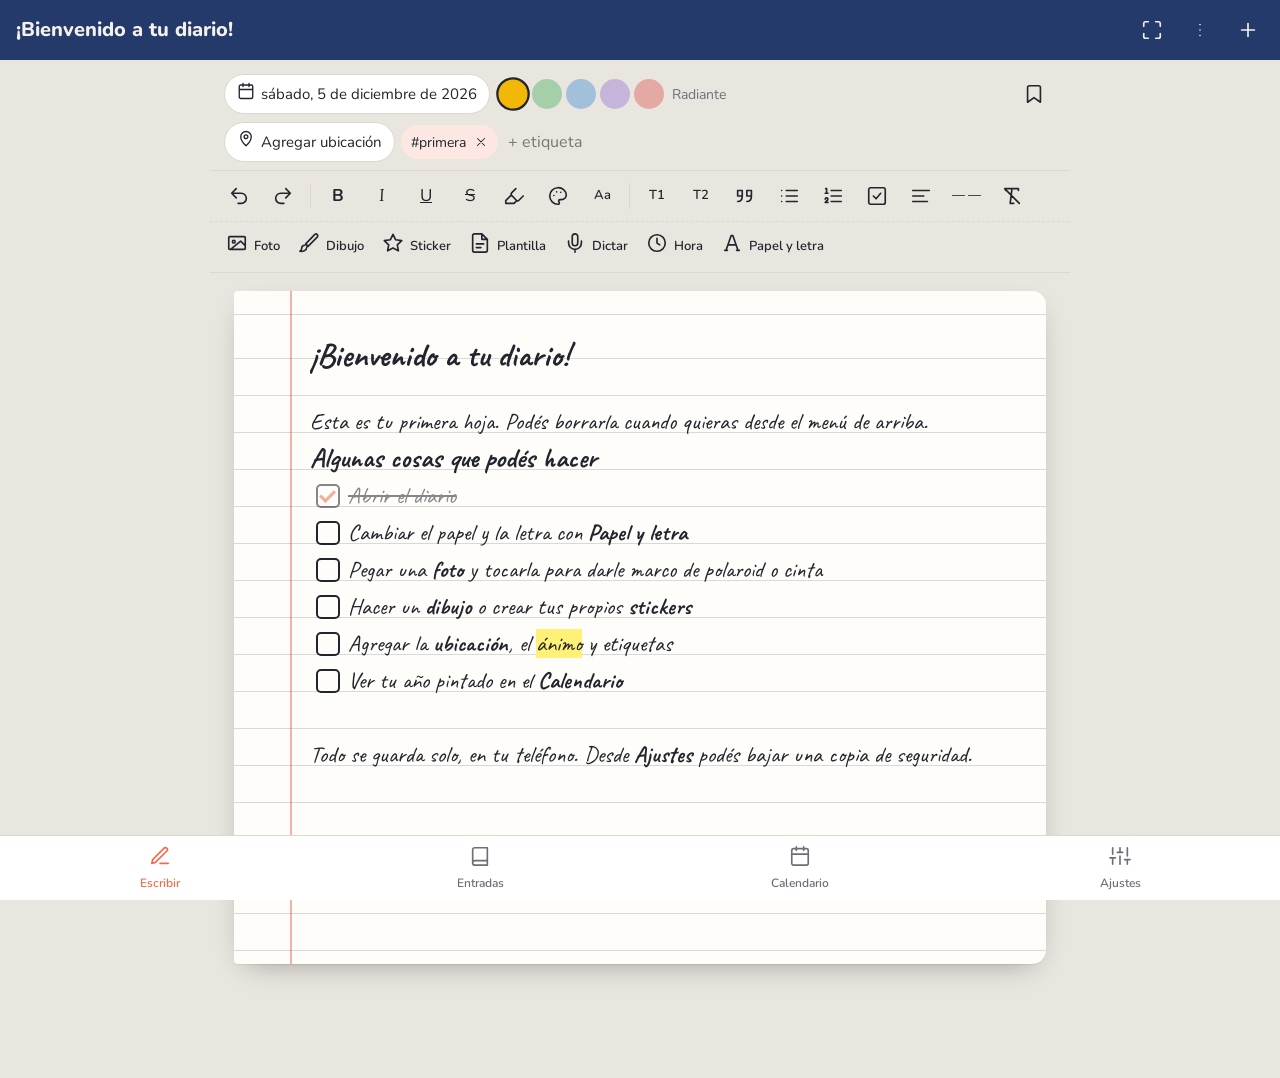
==== diario/index.html @ 23bb6136 "Agregar Súper Diario en /diario App de diario instalable (PWA), independiente del verificador.  Co-A" ====
<!DOCTYPE html>
<html lang="es">
<head>
<meta charset="utf-8">
<meta name="viewport" content="width=device-width,initial-scale=1,viewport-fit=cover,interactive-widget=resizes-content">
<title>Súper Diario</title>
<meta name="theme-color" content="#233a6b">
<meta name="apple-mobile-web-app-capable" content="yes">
<meta name="mobile-web-app-capable" content="yes">
<meta name="apple-mobile-web-app-status-bar-style" content="black-translucent">
<meta name="apple-mobile-web-app-title" content="Diario">
<link rel="manifest" href="manifest.webmanifest">
<link rel="icon" href="icon-192.png">
<link rel="apple-touch-icon" href="apple-touch-icon.png">
<link rel="preconnect" href="https://fonts.googleapis.com">
<link rel="preconnect" href="https://fonts.gstatic.com" crossorigin>
<link href="https://fonts.googleapis.com/css2?family=Caveat:wght@400;700&family=Lora:ital,wght@0,400;0,700;1,400&family=Nunito:wght@400;600;800&family=Patrick+Hand&family=Special+Elite&display=swap" rel="stylesheet">
<style>
/*
VOICE: íntimo y juguetón, como un cuaderno de artista que se deja tocar.
IDEA: una libreta de tapa dura con cinta separadora; cada entrada es una hoja que se puede cambiar de papel y tinta.
PICTURE: la hoja misma, grande, con renglones, fotos polaroid con cinta, dibujos y stickers.
COLOUR and TYPE: tapa azul tinta #233a6b, papel claro, acento coral #ee6c4d; UI en Nunito, hojas en Caveat, Patrick Hand, Special Elite, Lora o Nunito.
LAYOUT: barra superior, herramientas que se deslizan, hoja a todo el ancho (máx. 820px), pestañas abajo.
*/
:root{color-scheme:light dark;
--cover:light-dark(#233a6b,#16213d);--cover-ink:#f4f1ea;
--bg:light-dark(#e9e6df,#0f1320);--ui:light-dark(#ffffff,#1a2030);--ui2:light-dark(#f3f1ec,#232a3c);
--ink:light-dark(#22252d,#e8e6e1);--mute:light-dark(#6b6f7a,#9aa0ad);--line:light-dark(#dcd8cf,#2e3649);
--accent:#ee6c4d;--accent-ink:#fff;
--safe-t:env(safe-area-inset-top,0px);--safe-b:env(safe-area-inset-bottom,0px)}
:root[data-theme=light]{color-scheme:light}:root[data-theme=dark]{color-scheme:dark}
*{box-sizing:border-box;min-width:0;-webkit-tap-highlight-color:transparent}
[hidden]{display:none!important}
html,body{height:100%}
body{margin:0;background:var(--bg);color:var(--ink);font:16px/1.5 'Nunito',system-ui,sans-serif;overflow-x:clip}
button,input,select{font:inherit;color:inherit}
button{cursor:pointer;border:0;background:none}
svg.i{width:22px;height:22px;fill:none;stroke:currentColor;stroke-width:1.8;stroke-linecap:round;stroke-linejoin:round;flex:none}
:focus-visible{outline:2.5px solid var(--accent);outline-offset:2px;border-radius:8px}

/* barra superior */
.top{position:sticky;top:0;z-index:30;display:flex;align-items:center;gap:4px;padding:calc(8px + var(--safe-t)) 10px 8px;background:var(--cover);color:var(--cover-ink)}
.top h1{flex:1;margin:0 6px;font-size:20px;font-weight:800;white-space:nowrap;overflow:hidden;text-overflow:ellipsis}
.top .save{font-size:13px;opacity:.75;white-space:nowrap}
.ib{width:44px;height:44px;display:grid;place-items:center;border-radius:12px}
.ib:hover{background:color-mix(in srgb,currentColor 12%,transparent)}
.ib.on{background:var(--accent);color:var(--accent-ink)}

main{max-width:860px;margin:0 auto;padding-bottom:calc(84px + var(--safe-b))}
.view{display:none}.view.on{display:block}

/* metadatos de la entrada */
.meta{display:flex;flex-wrap:wrap;align-items:center;gap:8px;padding:12px 14px 6px}
.chip{display:inline-flex;align-items:center;gap:6px;min-height:40px;padding:6px 12px;border-radius:999px;background:var(--ui);border:1px solid var(--line);font-size:15px;white-space:nowrap;max-width:100%;overflow:hidden;text-overflow:ellipsis}
.chip svg.i{width:18px;height:18px}
.moods{display:flex;gap:4px;align-items:center}
.mood{width:30px;height:30px;border-radius:50%;border:2px solid transparent;background:var(--c);opacity:.45;transition:transform .15s,opacity .15s}
.mood.on{opacity:1;border-color:var(--ink);transform:scale(1.12)}
.moodname{font-size:14px;color:var(--mute);min-width:5.5em}
.fav{margin-left:auto}
.fav.on{color:var(--accent)}.fav.on path{fill:var(--accent)}
.tags{display:flex;flex-wrap:wrap;gap:6px;align-items:center;padding:0 14px 8px}
.tag{display:inline-flex;align-items:center;gap:2px;padding:4px 4px 4px 10px;border-radius:999px;background:color-mix(in srgb,var(--accent) 16%,var(--ui));font-size:14px}
.tag button{width:26px;height:26px;display:grid;place-items:center;border-radius:50%}
.tag svg.i{width:14px;height:14px}
.tagin{border:0;background:transparent;font-size:16px;padding:6px 4px;width:9em;outline:none}

/* herramientas */
.tb{position:sticky;top:calc(60px + var(--safe-t));z-index:20;background:color-mix(in srgb,var(--bg) 92%,transparent);backdrop-filter:blur(8px);border-block:1px solid var(--line)}
.tbrow{display:flex;gap:2px;overflow-x:auto;padding:4px 8px;scrollbar-width:none}
.tbrow::-webkit-scrollbar{display:none}
.tbrow+.tbrow{border-top:1px dashed var(--line)}
.t{flex:none;min-width:42px;height:42px;padding:0 8px;display:inline-flex;align-items:center;justify-content:center;gap:6px;border-radius:10px;font-size:17px}
.t:hover{background:var(--ui2)}.t.on{background:var(--ink);color:var(--bg)}
.t small{font-size:13px;font-weight:600}
.sep{flex:none;width:1px;margin:8px 4px;background:var(--line)}
.t.rec{background:var(--accent);color:#fff;animation:pulse 1.2s infinite}
@keyframes pulse{50%{opacity:.6}}

/* la hoja */
.sheet{--lh:32px;--fs:20px;--font:'Caveat',cursive;--paper:#fffdf9;--pink:#22252d;--rule:color-mix(in srgb,var(--pink) 17%,transparent);
position:relative;margin:14px 10px 20px;padding:var(--lh) 22px calc(var(--lh)*3) 22px;min-height:70vh;background-color:var(--paper);color:var(--pink);border-radius:4px 14px 14px 4px;
box-shadow:0 1px 0 rgba(0,0,0,.06),0 10px 30px -12px rgba(0,0,0,.35);font-family:var(--font);font-size:var(--fs);line-height:var(--lh)}
.sheet[data-paper=lined]{background-image:repeating-linear-gradient(to bottom,transparent 0 calc(var(--lh) - 1px),var(--rule) calc(var(--lh) - 1px) var(--lh));background-position:0 calc(var(--lh) - 6px)}
.sheet[data-paper=lined]::before{content:"";position:absolute;top:0;bottom:0;left:44px;width:1.5px;background:color-mix(in srgb,#e2584a 45%,transparent)}
.sheet[data-paper=lined]{padding-left:60px}
.sheet[data-paper=grid]{background-image:linear-gradient(var(--rule) 1px,transparent 1px),linear-gradient(90deg,var(--rule) 1px,transparent 1px);background-size:var(--lh) var(--lh)}
.sheet[data-paper=dots]{background-image:radial-gradient(circle,color-mix(in srgb,var(--pink) 30%,transparent) 1.3px,transparent 1.7px);background-size:var(--lh) var(--lh);background-position:calc(var(--lh)/2) calc(var(--lh)/2)}
.ribbon{position:absolute;top:-6px;right:34px;width:18px;height:64px;background:var(--accent);clip-path:polygon(0 0,100% 0,100% 100%,50% 82%,0 100%);display:none}
.sheet.isfav .ribbon{display:block}
#title{display:block;width:100%;border:0;resize:none;overflow:hidden;background:transparent;outline:none;font:700 calc(var(--fs)*1.45)/calc(var(--lh)*1.5) var(--font);color:inherit;padding:0;margin:0 0 calc(var(--lh)*.5)}
#title::placeholder{color:color-mix(in srgb,var(--pink) 35%,transparent)}
#ed{outline:none;min-height:50vh;overflow-wrap:anywhere}
#ed:empty::before{content:attr(data-ph);color:color-mix(in srgb,var(--pink) 38%,transparent)}
.edc p,.edc div{margin:0}
.edc h2{font-size:1.5em;line-height:calc(var(--lh)*1.5);margin:calc(var(--lh)*.5) 0 0;font-weight:700}
.edc h3{font-size:1.2em;line-height:var(--lh);margin:0;font-weight:700}
.edc blockquote{margin:0;padding-left:16px;border-left:4px solid var(--accent);font-style:italic;opacity:.92}
.edc ul,.edc ol{margin:0;padding-left:1.4em}
.edc ul.check{list-style:none;padding-left:4px}
.edc ul.check li{position:relative;padding-left:34px}
.edc ul.check li::before{content:"";position:absolute;left:2px;top:calc(var(--lh)/2 - 11px);width:20px;height:20px;border:2px solid currentColor;border-radius:5px}
.edc ul.check li.done{text-decoration:line-through;opacity:.55}
.edc ul.check li.done::after{content:"";position:absolute;left:9px;top:calc(var(--lh)/2 - 8px);width:6px;height:12px;border:solid var(--accent);border-width:0 3px 3px 0;transform:rotate(45deg)}
.edc hr{border:0;border-top:2px dashed var(--rule);margin:calc(var(--lh)/2 - 1px) 0}
.edc .stamp{font-size:.8em;opacity:.7}
.edc a{color:inherit}

/* fotos, dibujos, stickers */
.ph{display:block;margin:calc(var(--lh)*.5) auto;width:min(100%,var(--w,320px));position:relative;transform:rotate(var(--r,0deg));line-height:1.3}
.ph.s{--w:180px}.ph.m{--w:320px}.ph.l{--w:100%}
.ph.fl{float:left;margin:8px 16px 8px 0}.ph.fr{float:right;margin:8px 0 8px 16px}
.ph.fl,.ph.fr{width:min(48%,var(--w,320px))}
.ph img{display:block;width:100%;height:auto;border-radius:2px;user-select:none;-webkit-user-drag:none}
.ph figcaption{font-family:'Caveat',cursive;font-size:20px;text-align:center;color:#33343a;outline:none;min-height:1.3em;padding-top:6px}
.ph figcaption:empty::before{content:attr(data-ph);opacity:.45}
.ph.polaroid{background:#fff;padding:10px 10px 4px;box-shadow:0 6px 16px -6px rgba(0,0,0,.45)}
.ph.tape{padding:0;box-shadow:0 6px 14px -8px rgba(0,0,0,.5)}
.ph.tape::before,.ph.tape::after{content:"";position:absolute;width:90px;height:26px;top:-11px;background:color-mix(in srgb,var(--accent) 55%,#ffe9a8);opacity:.8;z-index:1}
.ph.tape::before{left:-18px;transform:rotate(-28deg)}.ph.tape::after{right:-18px;transform:rotate(28deg)}
.ph.tape figcaption{color:inherit}
.ph.plain figcaption,.ph.round figcaption{color:inherit}
.ph.round img{border-radius:50%;aspect-ratio:1;object-fit:cover}
.ph.draw{box-shadow:none;background:transparent;padding:0}
.ph.draw figcaption{color:inherit}
.stk{display:inline-block;height:var(--h,72px);width:auto;vertical-align:middle;transform:rotate(var(--r,0deg));margin:2px 4px}
.ph.sel,.stk.sel{outline:3px solid var(--accent);outline-offset:4px}

/* paneles inferiores y popovers */
.scrim{position:fixed;inset:0;z-index:60;background:rgba(10,14,25,.45);display:none}
.scrim.on{display:block}
.panel{position:fixed;left:0;right:0;bottom:0;z-index:61;max-height:82vh;overflow:auto;background:var(--ui);border-radius:20px 20px 0 0;padding:8px 18px calc(22px + var(--safe-b));transform:translateY(105%);transition:transform .22s ease;max-width:720px;margin:0 auto;box-shadow:0 -10px 40px rgba(0,0,0,.25)}
.panel.on{transform:none}
.panel:not(.on){visibility:hidden;transition:transform .22s ease,visibility 0s .22s}
.panel .grab{width:44px;height:5px;border-radius:9px;background:var(--line);margin:4px auto 10px}
.panel h2{font-size:22px;margin:0 0 12px;line-height:1.2}
.panel h3{font-size:15px;margin:18px 0 8px;color:var(--mute);font-weight:700}
.opts{display:flex;flex-wrap:wrap;gap:8px}
.opt{min-height:44px;padding:8px 14px;border-radius:12px;border:1.5px solid var(--line);background:var(--ui2)}
.opt.on{border-color:var(--accent);box-shadow:0 0 0 2px var(--accent) inset}
.sw{width:44px;height:44px;border-radius:50%;border:2px solid var(--line);background:var(--c)}
.sw.on{box-shadow:0 0 0 3px var(--ui),0 0 0 5px var(--accent)}
.papers .opt{width:76px;height:76px;padding:0;display:grid;place-items:end center;font-size:12px;background:#fffdf9;color:#333;--rule:#0002;--lh:12px;padding-bottom:4px}
.papers .opt[data-v=lined]{background-image:repeating-linear-gradient(to bottom,transparent 0 11px,var(--rule) 11px 12px)}
.papers .opt[data-v=grid]{background-image:linear-gradient(var(--rule) 1px,transparent 1px),linear-gradient(90deg,var(--rule) 1px,transparent 1px);background-size:12px 12px}
.papers .opt[data-v=dots]{background-image:radial-gradient(circle,#0004 1px,transparent 1.4px);background-size:12px 12px}
.papers .opt span{background:#fffdf9;padding:0 4px;border-radius:4px}
.row{display:flex;align-items:center;gap:10px;flex-wrap:wrap}
.btn{min-height:44px;padding:10px 18px;border-radius:12px;background:var(--ink);color:var(--bg);font-weight:700;display:inline-flex;gap:8px;align-items:center}
.btn.ghost{background:var(--ui2);color:var(--ink);border:1px solid var(--line)}
.btn.warn{background:#c62f22;color:#fff}
input[type=range]{width:220px;accent-color:var(--accent)}
.pop{position:fixed;z-index:70;background:var(--ui);border:1px solid var(--line);border-radius:14px;padding:8px;box-shadow:0 12px 30px rgba(0,0,0,.25);display:none;max-width:calc(100vw - 16px)}
.pop.on{display:block}
.pop .opts{gap:6px}
.pop .menu{display:grid;min-width:220px}
.pop .menu button,.pop .menu a{display:flex;gap:10px;align-items:center;min-height:44px;padding:8px 12px;border-radius:10px;text-align:left;text-decoration:none;color:inherit}
.pop .menu button:hover,.pop .menu a:hover{background:var(--ui2)}

/* barra de imagen */
.imgbar{position:fixed;left:50%;transform:translateX(-50%);bottom:calc(80px + var(--safe-b));z-index:40;display:none;gap:2px;background:var(--ink);color:var(--bg);padding:6px;border-radius:16px;max-width:calc(100vw - 16px);overflow-x:auto;box-shadow:0 10px 30px rgba(0,0,0,.35)}
.imgbar.on{display:flex}
.imgbar .t:hover{background:color-mix(in srgb,var(--bg) 18%,transparent)}
.imgbar .t.on{background:var(--accent);color:#fff}

/* pestañas */
.tabs{position:fixed;left:0;right:0;bottom:0;z-index:35;display:grid;grid-template-columns:repeat(4,1fr);background:var(--ui);border-top:1px solid var(--line);padding-bottom:var(--safe-b)}
.tabs button{display:grid;justify-items:center;gap:2px;padding:9px 0 8px;font-size:12px;font-weight:600;color:var(--mute)}
.tabs button.on{color:var(--accent)}

/* lista de entradas */
.pad{padding:16px 14px}
.search{display:flex;align-items:center;gap:8px;background:var(--ui);border:1px solid var(--line);border-radius:14px;padding:0 12px}
.search input{flex:1;border:0;background:transparent;outline:none;min-height:48px;font-size:16px}
.filters{display:flex;gap:6px;overflow-x:auto;padding:12px 0 4px;scrollbar-width:none}
.filters .opt{flex:none;min-height:38px;padding:6px 12px;font-size:14px}
.month{font-size:15px;font-weight:800;color:var(--mute);margin:22px 4px 8px}.month::first-letter,.calhead h3::first-letter{text-transform:uppercase}
.card{display:grid;grid-template-columns:54px 1fr auto;gap:12px;align-items:center;width:100%;text-align:left;background:var(--ui);border:1px solid var(--line);border-radius:16px;padding:12px;margin-bottom:8px;position:relative}
.card .d{display:grid;justify-items:center;line-height:1}
.card .d b{font-size:28px;font-weight:800}
.card .d span{font-size:12px;color:var(--mute);text-transform:capitalize;margin-top:4px}
.card h4{margin:0;font-size:17px;white-space:nowrap;overflow:hidden;text-overflow:ellipsis}
.card p{margin:2px 0 0;font-size:14px;color:var(--mute);display:-webkit-box;-webkit-line-clamp:2;-webkit-box-orient:vertical;overflow:hidden}
.card .th{width:56px;height:56px;border-radius:10px;object-fit:cover}
.card .mdot{position:absolute;left:8px;top:8px;width:10px;height:10px;border-radius:50%}
.card .cf{position:absolute;right:14px;top:-3px;width:12px;height:22px;background:var(--accent);clip-path:polygon(0 0,100% 0,100% 100%,50% 75%,0 100%)}
.empty{text-align:center;color:var(--mute);padding:50px 20px}

/* calendario */
.seg{display:inline-flex;background:var(--ui2);border-radius:12px;padding:4px;gap:4px}
.seg button{min-height:38px;padding:4px 16px;border-radius:9px;font-weight:700}
.seg button.on{background:var(--ui);box-shadow:0 1px 4px rgba(0,0,0,.15)}
.stats{display:grid;grid-template-columns:repeat(3,minmax(0,1fr));gap:8px;margin:14px 0}
.stat{background:var(--ui);border:1px solid var(--line);border-radius:16px;padding:12px}
.stat b{display:block;font-size:30px;line-height:1.1;font-weight:800}
.stat span{font-size:13px;color:var(--mute)}
.calhead{display:flex;align-items:center;justify-content:space-between;margin:10px 0}
.calhead h3{margin:0;font-size:22px}
.cal{display:grid;grid-template-columns:repeat(7,minmax(0,1fr));gap:5px}
.cal .wd{text-align:center;font-size:12px;color:var(--mute);font-weight:700;padding:4px 0}
.cal button{aspect-ratio:1;border-radius:12px;background:var(--ui);border:1px solid var(--line);font-weight:700;position:relative;display:grid;place-items:center}
.cal button.has{background:color-mix(in srgb,var(--c,var(--accent)) 38%,var(--ui));border-color:transparent}
.cal button.today{box-shadow:0 0 0 2px var(--ink) inset}
.cal button .n{position:absolute;bottom:3px;right:6px;font-size:10px;opacity:.7}
.cal .out{visibility:hidden}
.pix{display:grid;grid-template-columns:22px repeat(12,minmax(0,1fr));gap:3px;font-size:11px}
.pix .h{text-align:center;color:var(--mute);font-weight:700}
.pix .r{color:var(--mute);text-align:right;padding-right:3px;line-height:14px}
.pix button{height:14px;border-radius:3px;background:var(--ui2);padding:0}
.pix button.has{background:var(--c,var(--accent))}
.pix .x{visibility:hidden}
.legend{display:flex;flex-wrap:wrap;gap:12px;margin-top:14px;font-size:13px;color:var(--mute)}
.legend i{display:inline-block;width:12px;height:12px;border-radius:3px;margin-right:5px;vertical-align:-1px}

/* ajustes */
.set{background:var(--ui);border:1px solid var(--line);border-radius:18px;padding:16px;margin-bottom:12px}
.set h3{margin:0 0 4px;font-size:18px}
.set p{margin:0 0 12px;color:var(--mute);font-size:14px}

/* dibujo */
.drawer{position:fixed;inset:0;z-index:80;background:var(--bg);display:none;flex-direction:column}
.drawer.on{display:flex}
.dtop{display:flex;align-items:center;gap:6px;padding:calc(8px + var(--safe-t)) 10px 8px;background:var(--cover);color:var(--cover-ink)}
.dtop h2{flex:1;margin:0 4px;font-size:18px}
.dstage{flex:1;position:relative;margin:10px;border-radius:14px;overflow:hidden;background:#fffdf9 radial-gradient(circle,#0002 1px,transparent 1.4px) 0 0/24px 24px;touch-action:none}
.dstage canvas{position:absolute;inset:0;width:100%;height:100%;touch-action:none}
.dtools{background:var(--ui);border-top:1px solid var(--line);padding:6px 8px calc(8px + var(--safe-b))}
.dtools .tbrow{padding:4px 0}
.dsw{flex:none;width:34px;height:34px;border-radius:50%;background:var(--c);border:2px solid var(--line);margin:4px 3px}
.dsw.on{box-shadow:0 0 0 3px var(--ui),0 0 0 5px var(--accent)}
.dsize{flex:none;width:42px;height:42px;display:grid;place-items:center;border-radius:10px}
.dsize i{display:block;border-radius:50%;background:currentColor}
.dsize.on{background:var(--ui2);box-shadow:0 0 0 2px var(--accent) inset}
.colorin{flex:none;width:40px;height:40px;border:0;padding:0;background:none;margin:1px 3px}

/* stickers y plantillas */
.stks{display:grid;grid-template-columns:repeat(auto-fill,minmax(78px,1fr));gap:10px}
.stks .s{position:relative;aspect-ratio:1;background:var(--ui2);border-radius:14px;display:grid;place-items:center;padding:8px}
.stks .s img{max-width:100%;max-height:100%}
.stks .s .del{position:absolute;top:-6px;right:-6px;width:28px;height:28px;border-radius:50%;background:var(--ink);color:var(--bg);display:grid;place-items:center}
.stks .s .del svg{width:14px;height:14px}
.tpls{display:grid;gap:8px}
.tpls button{text-align:left;padding:14px;border-radius:14px;background:var(--ui2);border:1px solid var(--line)}
.tpls b{display:block;font-size:16px}.tpls span{font-size:14px;color:var(--mute)}

.toast{position:fixed;left:50%;bottom:calc(92px + var(--safe-b));transform:translate(-50%,20px);z-index:90;background:var(--ink);color:var(--bg);padding:12px 18px;border-radius:14px;font-weight:600;opacity:0;pointer-events:none;transition:.2s;max-width:calc(100vw - 32px);text-align:center}
.toast.on{opacity:1;transform:translate(-50%,0)}
.exitfocus{position:fixed;right:14px;top:calc(14px + var(--safe-t));z-index:50;display:none;background:var(--ui);border:1px solid var(--line);box-shadow:0 4px 14px rgba(0,0,0,.2)}

/* modo concentración */
body.focus .top,body.focus .meta,body.focus .tags,body.focus .tabs,body.focus .tb{display:none}
body.focus .exitfocus{display:grid}
body.focus .sheet{margin-top:calc(20px + var(--safe-t));min-height:92vh}

#print{display:none}
@media(min-width:700px){.sheet{margin:18px 24px 30px;padding-left:40px;padding-right:40px}.sheet[data-paper=lined]{padding-left:76px}.sheet[data-paper=lined]::before{left:56px}.pad{padding:22px 24px}}
@media(max-width:420px){.moodname{display:none}.stats b{font-size:24px}}
@media(prefers-reduced-motion:reduce){*{transition:none!important;animation:none!important}}
@media print{
  body{background:#fff}#app,.tabs,.panel,.scrim,.pop,.imgbar,.toast,.drawer,.exitfocus{display:none!important}
  #print{display:block}
  #print .sheet{box-shadow:none;margin:0 0 0;min-height:auto;break-after:page;border-radius:0;-webkit-print-color-adjust:exact;print-color-adjust:exact}
  #print .pm{font:14px 'Nunito',sans-serif;opacity:.75;margin-bottom:8px}
}
</style>
</head>
<body>
<div id="app">
<header class="top">
  <h1 id="topTitle">Súper Diario</h1>
  <span class="save" id="saveState"></span>
  <button class="ib" id="bFocus" aria-label="Modo concentración" data-ic="focus"></button>
  <button class="ib" id="bMore" aria-label="Más opciones" data-ic="dots"></button>
  <button class="ib" id="bNew" aria-label="Nueva entrada" data-ic="plus"></button>
</header>

<main>
<section class="view" id="vWrite">
  <div class="meta">
    <button class="chip" id="mDate"><span data-ic="cal"></span><span id="mDateTxt"></span></button>
    <input type="date" id="dateIn" style="position:absolute;opacity:0;pointer-events:none;width:1px;height:1px">
    <div class="moods" id="moods" role="radiogroup" aria-label="Estado de ánimo"></div>
    <span class="moodname" id="moodName"></span>
    <button class="ib fav" id="mFav" aria-label="Marcar como favorita" data-ic="bookmark"></button>
  </div>
  <div class="tags" id="tags">
    <button class="chip" id="mLoc"><span data-ic="pin"></span><span id="mLocTxt">Agregar ubicación</span></button>
    <span id="tagList" style="display:contents"></span>
    <input class="tagin" id="tagIn" placeholder="+ etiqueta" enterkeyhint="done" autocapitalize="off">
  </div>
  <div class="tb" id="tb">
    <div class="tbrow">
      <button class="t" data-c="undo" aria-label="Deshacer" data-ic="undo"></button>
      <button class="t" data-c="redo" aria-label="Rehacer" data-ic="redo"></button>
      <span class="sep"></span>
      <button class="t" data-c="bold" aria-label="Negrita"><b>B</b></button>
      <button class="t" data-c="italic" aria-label="Cursiva"><i style="font-family:Lora">I</i></button>
      <button class="t" data-c="underline" aria-label="Subrayado"><u>U</u></button>
      <button class="t" data-c="strikeThrough" aria-label="Tachado"><s>S</s></button>
      <button class="t" data-p="hl" aria-label="Resaltador" data-ic="marker"></button>
      <button class="t" data-p="color" aria-label="Color de letra" data-ic="palette"></button>
      <button class="t" data-p="size" aria-label="Tamaño de letra"><small>Aa</small></button>
      <span class="sep"></span>
      <button class="t" data-c="h2" aria-label="Título"><small>T1</small></button>
      <button class="t" data-c="h3" aria-label="Subtítulo"><small>T2</small></button>
      <button class="t" data-c="quote" aria-label="Cita" data-ic="quote"></button>
      <button class="t" data-c="insertUnorderedList" aria-label="Lista" data-ic="list"></button>
      <button class="t" data-c="insertOrderedList" aria-label="Lista numerada" data-ic="olist"></button>
      <button class="t" data-c="check" aria-label="Lista con casillas" data-ic="check"></button>
      <button class="t" data-p="align" aria-label="Alinear" data-ic="alignL"></button>
      <button class="t" data-c="hr" aria-label="Separador"><small>— —</small></button>
      <button class="t" data-c="removeFormat" aria-label="Quitar formato" data-ic="clear"></button>
    </div>
    <div class="tbrow">
      <button class="t" data-a="photo"><span data-ic="photo"></span><small>Foto</small></button>
      <button class="t" data-a="draw"><span data-ic="brush"></span><small>Dibujo</small></button>
      <button class="t" data-a="sticker"><span data-ic="star"></span><small>Sticker</small></button>
      <button class="t" data-a="tpl"><span data-ic="doc"></span><small>Plantilla</small></button>
      <button class="t" data-a="voice" id="bVoice"><span data-ic="mic"></span><small>Dictar</small></button>
      <button class="t" data-a="time"><span data-ic="clock"></span><small>Hora</small></button>
      <button class="t" data-a="look"><span data-ic="type"></span><small>Papel y letra</small></button>
    </div>
  </div>
  <article class="sheet" id="sheet" data-paper="lined">
    <span class="ribbon"></span>
    <textarea id="title" rows="1" placeholder="Título del día" autocomplete="off"></textarea>
    <div id="ed" class="edc" contenteditable="true" spellcheck="true" data-ph="Querido diario…"></div>
  </article>
</section>

<section class="view pad" id="vList">
  <label class="search"><span data-ic="search"></span><input id="q" type="search" placeholder="Buscar en el diario"></label>
  <div class="filters" id="filters"></div>
  <div id="list"></div>
</section>

<section class="view pad" id="vCal">
  <div class="row" style="justify-content:space-between">
    <div class="seg"><button id="sMonth" class="on">Mes</button><button id="sYear">Año en píxeles</button></div>
  </div>
  <div class="stats" id="stats"></div>
  <div id="calBox"></div>
</section>

<section class="view pad" id="vSet">
  <div class="set"><h3>Tema</h3><p>Colores de la app.</p><div class="opts" id="themeOpts"></div></div>
  <div class="set"><h3>Hoja predeterminada</h3><p>Papel, letra y tinta con que arranca cada entrada nueva.</p><button class="btn ghost" id="bDefLook"><span data-ic="type"></span>Elegir</button></div>
  <div class="set"><h3>Pantalla de inicio</h3><p id="installTxt">Instalá el diario como una app más.</p><button class="btn" id="bInstall" hidden><span data-ic="download"></span>Instalar</button></div>
  <div class="set"><h3>Copia de seguridad</h3><p>Todo se guarda en este teléfono. Bajá una copia de vez en cuando para no perder nada.</p>
    <div class="row"><button class="btn" id="bExport"><span data-ic="download"></span>Descargar copia</button>
    <label class="btn ghost"><span data-ic="upload"></span>Restaurar copia<input type="file" id="importIn" accept=".json,application/json" hidden></label></div></div>
  <div class="set"><h3>Exportar a PDF</h3><p>Abre la impresión; elegí “Guardar como PDF”.</p><button class="btn ghost" id="bPrintAll"><span data-ic="print"></span>Todo el diario</button></div>
  <div class="set"><h3>Espacio</h3><p id="usage">—</p></div>
</section>
</main>

<nav class="tabs">
  <button data-v="vWrite"><span data-ic="pen"></span>Escribir</button>
  <button data-v="vList"><span data-ic="book"></span>Entradas</button>
  <button data-v="vCal"><span data-ic="cal"></span>Calendario</button>
  <button data-v="vSet"><span data-ic="sliders"></span>Ajustes</button>
</nav>
</div>

<button class="ib exitfocus" id="bExitFocus" aria-label="Salir del modo concentración" data-ic="x"></button>
<input type="file" id="photoIn" accept="image/*" multiple hidden>

<div class="imgbar" id="imgBar"></div>
<div class="pop" id="pop"></div>
<div class="scrim" id="scrim"></div>

<section class="panel" id="pLook" aria-label="Papel y letra">
  <div class="grab"></div>
  <h2 id="lookH">Papel y letra</h2>
  <h3>Letra</h3><div class="opts" id="fontOpts"></div>
  <h3>Tamaño</h3><div class="row"><input type="range" id="scaleIn" min="0.8" max="1.5" step="0.05"><span id="scaleTxt"></span></div>
  <h3>Papel</h3><div class="opts papers" id="paperOpts"></div>
  <h3>Color del papel</h3><div class="opts" id="pcOpts"></div>
  <h3>Tinta</h3><div class="opts" id="inkOpts"></div>
  <div class="row" style="margin-top:20px"><button class="btn ghost" id="bSetDefault">Usar en entradas nuevas</button><button class="btn" id="bLookOk">Listo</button></div>
</section>

<section class="panel" id="pStk" aria-label="Stickers">
  <div class="grab"></div>
  <h2>Stickers</h2>
  <button class="btn" id="bNewStk"><span data-ic="brush"></span>Dibujar sticker nuevo</button>
  <h3>Tus stickers</h3><div class="stks" id="myStk"></div>
  <h3>Incluidos</h3><div class="stks" id="baseStk"></div>
</section>

<section class="panel" id="pTpl" aria-label="Plantillas">
  <div class="grab"></div>
  <h2>Plantillas</h2>
  <div class="tpls" id="tplList"></div>
</section>

<section class="panel" id="pConfirm" aria-label="Confirmar">
  <div class="grab"></div>
  <h2 id="cfH">¿Seguro?</h2><p id="cfP" style="color:var(--mute)"></p>
  <div class="row"><button class="btn warn" id="cfOk">Eliminar</button><button class="btn ghost" id="cfNo">Cancelar</button></div>
</section>

<section class="drawer" id="draw" aria-label="Dibujar">
  <div class="dtop">
    <button class="ib" id="dClose" aria-label="Cerrar" data-ic="x"></button>
    <h2 id="dTitle">Dibujo</h2>
    <button class="ib" id="dUndo" aria-label="Deshacer trazo" data-ic="undo"></button>
    <button class="ib" id="dClear" aria-label="Borrar todo" data-ic="trash"></button>
    <button class="btn" id="dSave" style="background:var(--accent);color:#fff">Pegar</button>
  </div>
  <div class="dstage" id="dStage"><canvas id="cv"></canvas></div>
  <div class="dtools">
    <div class="tbrow" id="dToolRow">
      <button class="t on" data-tool="pen"><span data-ic="pen"></span><small>Lápiz</small></button>
      <button class="t" data-tool="ink"><span data-ic="brush"></span><small>Pincel</small></button>
      <button class="t" data-tool="marker"><span data-ic="marker"></span><small>Marcador</small></button>
      <button class="t" data-tool="eraser"><span data-ic="eraser"></span><small>Goma</small></button>
      <span class="sep"></span>
      <span id="dSizes" style="display:contents"></span>
    </div>
    <div class="tbrow" id="dColors"></div>
  </div>
</section>

<div class="toast" id="toast"></div>
<div id="print"></div>

<script>
{
/* ---------- íconos ---------- */
const IC={
plus:'M12 5v14M5 12h14',dots:'M12 6h.01M12 12h.01M12 18h.01',focus:'M8 3H5a2 2 0 0 0-2 2v3M21 8V5a2 2 0 0 0-2-2h-3M3 16v3a2 2 0 0 0 2 2h3M16 21h3a2 2 0 0 0 2-2v-3',
undo:'M9 14 4 9l5-5M4 9h10.5a5.5 5.5 0 0 1 0 11H11',redo:'M15 14l5-5-5-5M20 9H9.5a5.5 5.5 0 0 0 0 11H13',
marker:'M9 11l-6 6v3h9l3-3M22 12l-4.6 4.6a2 2 0 0 1-2.8 0l-5.2-5.2a2 2 0 0 1 0-2.8L14 4',
palette:'M12 3a9 9 0 1 0 0 18c.9 0 1.5-.7 1.5-1.5 0-.4-.2-.8-.4-1.1-.3-.3-.4-.6-.4-1 0-.8.7-1.5 1.5-1.5H16a5 5 0 0 0 5-5c0-4.4-4-8-9-8zM7.5 11.5h.01M10.5 7.5h.01M15 8h.01',
quote:'M4 18c2.5 0 5-1.5 5-6V6H4v6h4M14 18c2.5 0 5-1.5 5-6V6h-5v6h4',list:'M9 6h12M9 12h12M9 18h12M4 6h.01M4 12h.01M4 18h.01',
olist:'M10 6h11M10 12h11M10 18h11M4 4h1v5M3.5 9h3M6.5 19H3.5c0-1.5 3-2 3-3.5a1.5 1.5 0 0 0-3 0',
check:'M5 3h14a2 2 0 0 1 2 2v14a2 2 0 0 1-2 2H5a2 2 0 0 1-2-2V5a2 2 0 0 1 2-2zM8 12l3 3 5-6',
alignL:'M3 6h18M3 12h12M3 18h16',alignC:'M3 6h18M6 12h12M4 18h16',alignR:'M3 6h18M9 12h12M5 18h16',
clear:'M5 6V4h14v2M10 20h4M12 4l-2 16M4 4l16 16',
photo:'M4 5h16a1 1 0 0 1 1 1v12a1 1 0 0 1-1 1H4a1 1 0 0 1-1-1V6a1 1 0 0 1 1-1zM8.5 9a1.5 1.5 0 1 1 0 3 1.5 1.5 0 0 1 0-3zM21 15l-5-5L5 19',
brush:'M18.4 2.6a2 2 0 0 1 2.8 2.8L11 15.6 8.4 13zM7.5 14.5c-2 0-3.5 1.5-3.5 3.5 0 1.5-1 2.5-2 3 3 .5 7.5-.5 7.5-4.5',
star:'M12 2.5l2.9 6 6.6.9-4.8 4.6 1.2 6.5L12 17.4l-5.9 3.1 1.2-6.5L2.5 9.4l6.6-.9z',
doc:'M14 2H6a2 2 0 0 0-2 2v16a2 2 0 0 0 2 2h12a2 2 0 0 0 2-2V8zM14 2v6h6M8 13h8M8 17h5',
mic:'M12 2a3 3 0 0 0-3 3v7a3 3 0 0 0 6 0V5a3 3 0 0 0-3-3zM19 10v2a7 7 0 0 1-14 0v-2M12 19v3',
clock:'M12 3a9 9 0 1 0 0 18 9 9 0 0 0 0-18zM12 7v5l3 2',type:'M4 20h3M17 20h3M5.5 20 11 4h2l5.5 16M8 14h8',
pen:'M12 20h9M16.5 3.5a2.1 2.1 0 0 1 3 3L7 19l-4 1 1-4z',book:'M4 19.5A2.5 2.5 0 0 1 6.5 17H20V3H6.5A2.5 2.5 0 0 0 4 5.5zM4 19.5A2.5 2.5 0 0 0 6.5 22H20v-5',
cal:'M5 4h14a2 2 0 0 1 2 2v14a2 2 0 0 1-2 2H5a2 2 0 0 1-2-2V6a2 2 0 0 1 2-2zM16 2v4M8 2v4M3 10h18',
sliders:'M4 21v-7M4 10V3M12 21v-9M12 8V3M20 21v-5M20 12V3M1 14h6M9 8h6M17 16h6',
pin:'M12 21s-7-6.2-7-12a7 7 0 0 1 14 0c0 5.8-7 12-7 12zM12 6.5a2.5 2.5 0 1 1 0 5 2.5 2.5 0 0 1 0-5z',
bookmark:'M19 21l-7-5-7 5V5a2 2 0 0 1 2-2h10a2 2 0 0 1 2 2z',trash:'M3 6h18M8 6V4h8v2M19 6l-1 14H6L5 6M10 11v5M14 11v5',
search:'M11 4a7 7 0 1 0 0 14 7 7 0 0 0 0-14zM21 21l-4.3-4.3',download:'M12 3v12M7 10l5 5 5-5M5 21h14',upload:'M12 15V3M7 8l5-5 5 5M5 21h14',
print:'M6 9V2h12v7M6 18H4a2 2 0 0 1-2-2v-5a2 2 0 0 1 2-2h16a2 2 0 0 1 2 2v5a2 2 0 0 1-2 2h-2M6 14h12v8H6z',
x:'M18 6 6 18M6 6l12 12',eraser:'M20 20H9l-5-5a2 2 0 0 1 0-2.8L13.2 3a2 2 0 0 1 2.8 0l4 4a2 2 0 0 1 0 2.8L11 19M8 11l6 6',
left:'M15 18l-6-6 6-6',right:'M9 18l6-6-6-6',rotate:'M21 12a9 9 0 1 1-3-6.7L21 8M21 3v5h-5',map:'M9 4 3 6v14l6-2 6 2 6-2V4l-6 2zM9 4v14M15 6v14',
refresh:'M21 12a9 9 0 0 1-15.5 6.3L3 16M3 21v-5h5M3 12a9 9 0 0 1 15.5-6.3L21 8M21 3v5h-5'};
const ic=n=>`<svg class="i" viewBox="0 0 24 24" aria-hidden="true"><path d="${IC[n]}"/></svg>`;
const fillIcons=root=>root.querySelectorAll('[data-ic]').forEach(el=>{el.insertAdjacentHTML('afterbegin',ic(el.dataset.ic));el.removeAttribute('data-ic')});
fillIcons(document);

/* ---------- utilidades ---------- */
const $=s=>document.querySelector(s),$$=s=>[...document.querySelectorAll(s)];
const esc=s=>String(s??'').replace(/[&<>"']/g,c=>({'&':'&amp;','<':'&lt;','>':'&gt;','"':'&quot;',"'":'&#39;'}[c]));
const uid=()=>Date.now().toString(36)+Math.random().toString(36).slice(2,7);
const pad2=n=>String(n).padStart(2,'0');
const isoDay=d=>`${d.getFullYear()}-${pad2(d.getMonth()+1)}-${pad2(d.getDate())}`;
const today=()=>isoDay(new Date());
const parseDay=s=>{const [y,m,d]=s.split('-').map(Number);return new Date(y,m-1,d)};
const fmtLong=s=>parseDay(s).toLocaleDateString('es-AR',{weekday:'long',day:'numeric',month:'long',year:'numeric'});
const fmtShort=s=>parseDay(s).toLocaleDateString('es-AR',{weekday:'short',day:'numeric',month:'short'});
let toastT;const toast=m=>{const t=$('#toast');t.textContent=m;t.classList.add('on');clearTimeout(toastT);toastT=setTimeout(()=>t.classList.remove('on'),2600)};
const sanitize=html=>{const d=new DOMParser().parseFromString('<body>'+(html||'')+'</body>','text/html');
  d.querySelectorAll('script,iframe,object,embed,link,meta,style,form,input,button').forEach(n=>n.remove());
  d.body.querySelectorAll('*').forEach(n=>{[...n.attributes].forEach(a=>{const v=a.value.trim().toLowerCase();if(a.name.startsWith('on')||((a.name==='href'||a.name==='src')&&v.startsWith('javascript:')))n.removeAttribute(a.name)})});
  return d.body.innerHTML};
const plain=html=>new DOMParser().parseFromString('<body>'+(html||'')+'</body>','text/html').body.textContent.replace(/\s+/g,' ').trim();
const firstImg=html=>{const m=/<img[^>]+src="(data:image\/[^"]+)"/.exec(html||'');return m?m[1]:''};

/* ---------- catálogos ---------- */
const MOODS=[{k:5,n:'Radiante',c:'#f2b707'},{k:4,n:'Bien',c:'#55b56a'},{k:3,n:'Tranqui',c:'#4f93d8'},{k:2,n:'Cansado',c:'#9a7bd6'},{k:1,n:'Mal',c:'#e0605a'}];
const moodC=k=>(MOODS.find(m=>m.k===k)||{}).c;
const FONTS=[{k:'caveat',n:'Manuscrita',f:"'Caveat',cursive",s:23},{k:'patrick',n:'Cuaderno',f:"'Patrick Hand',cursive",s:20},{k:'elite',n:'Máquina',f:"'Special Elite',monospace",s:16.5},{k:'lora',n:'Clásica',f:"'Lora',serif",s:17.5},{k:'nunito',n:'Simple',f:"'Nunito',sans-serif",s:17}];
const PAPERS=[{k:'lined',n:'Rayado'},{k:'grid',n:'Cuadros'},{k:'dots',n:'Puntos'},{k:'plain',n:'Liso'}];
const PCOL=[{k:'auto',n:'Automático',c:'linear-gradient(135deg,#fffdf9 50%,#1c2130 50%)'},{k:'white',c:'#ffffff'},{k:'ivory',c:'#f6efdf'},{k:'kraft',c:'#d8bd94'},{k:'rose',c:'#f9e3df'},{k:'mint',c:'#e1f0e5'},{k:'sky',c:'#e1ebf8'},{k:'lilac',c:'#ece4f6'},{k:'slate',c:'#2a2f3b',dark:1},{k:'black',c:'#131313',dark:1}];
const INKS=[{k:'auto',c:'linear-gradient(135deg,#22252d 50%,#ecebe6 50%)'},{k:'#1f3b8f'},{k:'#1d1d1f'},{k:'#6b4423'},{k:'#1f6b4a'},{k:'#5b3f9e'},{k:'#b3261e'},{k:'#c2185b'},{k:'#f3f1ea'}];
const HL=['#fff176','#b9f6ca','#ffc1e3','#b3e5fc','#ffd3a8','#e1c9ff'];
const TCOL=['#1d1d1f','#1f3b8f','#b3261e','#1f6b4a','#6b4423','#5b3f9e','#c2185b','#e07a00','#0b7a8a','#777777'];
const TPL=[
 {n:'Tres cosas buenas',d:'Para cerrar el día en positivo',h:'<h3>Tres cosas buenas de hoy</h3><ol><li><br></li><li><br></li><li><br></li></ol><p><br></p>'},
 {n:'Idea de ilustración',d:'Concepto, paleta, referencias y pasos',h:'<h3>Idea de ilustración</h3><p><b>Concepto:</b> </p><p><b>Paleta:</b> </p><p><b>Referencias:</b> </p><ul class="check"><li>Boceto</li><li>Línea</li><li>Color</li><li>Publicar</li></ul><p><br></p>'},
 {n:'Diario de sueños',d:'Anotalo apenas te despertás',h:'<h3>Lo que soñé</h3><p><b>Qué pasó:</b> </p><p><b>Personas y lugares:</b> </p><p><b>Cómo me sentí:</b> </p><p><br></p>'},
 {n:'Repaso del día',d:'Lo mejor, lo que aprendí y lo que sigue',h:'<h3>Lo mejor del día</h3><p><br></p><h3>Lo que aprendí</h3><p><br></p><h3>Mañana quiero</h3><ul class="check"><li><br></li></ul><p><br></p>'},
 {n:'Pendientes',d:'Lista con casillas para tildar',h:'<h3>Pendientes</h3><ul class="check"><li><br></li><li><br></li><li><br></li></ul><p><br></p>'},
 {n:'Gratitud',d:'Una persona, un momento, algo simple',h:'<h3>Hoy agradezco</h3><p><b>A una persona:</b> </p><p><b>Un momento:</b> </p><p><b>Algo simple:</b> </p><p><br></p>'}
];
const svgStk=(body)=>'data:image/svg+xml,'+encodeURIComponent(`<svg xmlns="http://www.w3.org/2000/svg" viewBox="0 0 100 100">${body}</svg>`);
const BASESTK=[
 svgStk('<path d="M50 8l12 26 28 3-21 19 6 28-25-14-25 14 6-28L10 37l28-3z" fill="#f6c343" stroke="#2b2b2b" stroke-width="4" stroke-linejoin="round"/><circle cx="41" cy="50" r="3.5" fill="#2b2b2b"/><circle cx="59" cy="50" r="3.5" fill="#2b2b2b"/><path d="M43 60q7 6 14 0" fill="none" stroke="#2b2b2b" stroke-width="3.5" stroke-linecap="round"/>'),
 svgStk('<path d="M50 86C20 66 8 48 14 32c5-13 22-17 36-3 14-14 31-10 36 3 6 16-6 34-36 54z" fill="#ee6c4d" stroke="#2b2b2b" stroke-width="4" stroke-linejoin="round"/><path d="M28 34q4-8 12-8" stroke="#fff" stroke-width="5" fill="none" stroke-linecap="round"/>'),
 svgStk('<g stroke="#2b2b2b" stroke-width="4" stroke-linecap="round"><path d="M50 6v12M50 82v12M6 50h12M82 50h12M19 19l8 8M73 73l8 8M81 19l-8 8M27 73l-8 8"/></g><circle cx="50" cy="50" r="22" fill="#ffb830" stroke="#2b2b2b" stroke-width="4"/>'),
 svgStk('<path d="M26 76h50a16 16 0 0 0 0-32 22 22 0 0 0-42-6 19 19 0 0 0-8 38z" fill="#e8f1fb" stroke="#2b2b2b" stroke-width="4" stroke-linejoin="round"/><g stroke="#4f93d8" stroke-width="4" stroke-linecap="round"><path d="M36 84l-3 8M52 84l-3 8M68 84l-3 8"/></g>'),
 svgStk('<path d="M64 12a38 38 0 1 0 24 58A32 32 0 0 1 64 12z" fill="#ffe08a" stroke="#2b2b2b" stroke-width="4" stroke-linejoin="round"/><circle cx="40" cy="44" r="4" fill="#2b2b2b"/><path d="M76 24l2 5 5 2-5 2-2 5-2-5-5-2 5-2z" fill="#2b2b2b"/>'),
 svgStk('<g fill="#f4a6c0" stroke="#2b2b2b" stroke-width="4"><circle cx="50" cy="26" r="15"/><circle cx="74" cy="44" r="15"/><circle cx="65" cy="72" r="15"/><circle cx="35" cy="72" r="15"/><circle cx="26" cy="44" r="15"/></g><circle cx="50" cy="51" r="12" fill="#ffd34d" stroke="#2b2b2b" stroke-width="4"/>'),
 svgStk('<path d="M58 6L22 56h24l-6 38 38-52H52z" fill="#ffd34d" stroke="#2b2b2b" stroke-width="4" stroke-linejoin="round"/>'),
 svgStk('<path d="M14 58c20-6 40-8 62-4" fill="none" stroke="#2b2b2b" stroke-width="5" stroke-linecap="round"/><path d="M64 40l16 14-18 10" fill="none" stroke="#2b2b2b" stroke-width="5" stroke-linecap="round" stroke-linejoin="round"/>'),
 svgStk('<rect x="14" y="30" width="72" height="50" rx="10" fill="#7fb3e6" stroke="#2b2b2b" stroke-width="4"/><path d="M36 30l6-10h16l6 10" fill="#7fb3e6" stroke="#2b2b2b" stroke-width="4" stroke-linejoin="round"/><circle cx="50" cy="55" r="15" fill="#fff" stroke="#2b2b2b" stroke-width="4"/><circle cx="50" cy="55" r="6" fill="#2b2b2b"/>'),
 svgStk('<path d="M20 80l8-26 40-40a8 8 0 0 1 12 0l6 6a8 8 0 0 1 0 12L46 72z" fill="#ffd34d" stroke="#2b2b2b" stroke-width="4" stroke-linejoin="round"/><path d="M28 54l18 18M62 20l18 18" stroke="#2b2b2b" stroke-width="4"/><path d="M20 80l8-26 18 18z" fill="#f2d7b5" stroke="#2b2b2b" stroke-width="4" stroke-linejoin="round"/>'),
 svgStk('<path d="M50 90c-2-20-18-24-18-46a18 18 0 0 1 36 0c0 22-16 26-18 46z" fill="#9be0b3" stroke="#2b2b2b" stroke-width="4"/><path d="M50 30v56" stroke="#2b2b2b" stroke-width="4"/>'),
 svgStk('<circle cx="50" cy="52" r="34" fill="#fff" stroke="#2b2b2b" stroke-width="4"/><path d="M30 46q6-6 12 0M58 46q6-6 12 0" fill="none" stroke="#2b2b2b" stroke-width="4" stroke-linecap="round"/><path d="M34 60q16 16 32 0" fill="#ee6c4d" stroke="#2b2b2b" stroke-width="4" stroke-linejoin="round"/>')
];

/* ---------- base de datos local (IndexedDB) ---------- */
const DB={db:null,
 open(){return new Promise((res,rej)=>{if(!('indexedDB' in window))return rej('sin indexedDB');const r=indexedDB.open('superdiario',1);
  r.onupgradeneeded=()=>{const d=r.result;d.createObjectStore('entries',{keyPath:'id'});d.createObjectStore('stickers',{keyPath:'id'});d.createObjectStore('kv')};
  r.onsuccess=()=>{this.db=r.result;res()};r.onerror=()=>rej(r.error)})},
 run(store,mode,fn){if(!this.db)return Promise.resolve();return new Promise((res,rej)=>{const t=this.db.transaction(store,mode);const q=fn(t.objectStore(store));t.oncomplete=()=>res(q&&q.result);t.onerror=()=>rej(t.error);t.onabort=()=>rej(t.error)})},
 all(s){return this.run(s,'readonly',o=>o.getAll())},get(s,k){return this.run(s,'readonly',o=>o.get(k))},
 put(s,v,k){return this.run(s,'readwrite',o=>k!==undefined?o.put(v,k):o.put(v))},del(s,k){return this.run(s,'readwrite',o=>o.delete(k))}};

/* ---------- estado ---------- */
let entries=[],stickers=[],cur=null,prefs={theme:'auto',font:'caveat',paper:'lined',pc:'auto',ink:'auto',scale:1};
let lookTarget='entry';
const ed=$('#ed'),sheet=$('#sheet'),titleIn=$('#title');
const byId=id=>entries.find(e=>e.id===id);
const sorted=()=>[...entries].sort((a,b)=>b.date.localeCompare(a.date)||b.created-a.created);

function newEntry(date){const e={id:uid(),date:date||today(),created:Date.now(),updated:Date.now(),title:'',html:'',mood:null,tags:[],fav:false,loc:null,font:prefs.font,paper:prefs.paper,pc:prefs.pc,ink:prefs.ink,scale:prefs.scale};entries.push(e);return e}
const isBlank=e=>!e.title.trim()&&!plain(e.html)&&!/<img/.test(e.html)&&!e.mood&&!e.tags.length&&!e.loc;

/* ---------- guardado ---------- */
let saveT=null,dirty=false;
function changed(){dirty=true;$('#saveState').textContent='Guardando…';clearTimeout(saveT);saveT=setTimeout(flush,600)}
async function flush(){clearTimeout(saveT);if(!cur||!dirty)return;dirty=false;
 cur.html=ed.innerHTML;cur.title=titleIn.value;cur.updated=Date.now();
 try{await DB.put('entries',cur);$('#saveState').textContent='Guardado'}catch(err){$('#saveState').textContent='Sin guardar';toast('No se pudo guardar: el teléfono puede estar sin espacio')}}
document.addEventListener('visibilitychange',()=>{if(document.hidden)flush()});
window.addEventListener('pagehide',flush);

async function leaveCurrent(){await flush();if(cur&&isBlank(cur)&&entries.length>1){entries=entries.filter(e=>e!==cur);await DB.del('entries',cur.id)}}

/* ---------- abrir entrada ---------- */
async function openEntry(e){if(cur&&cur!==e)await leaveCurrent();cur=e;
 titleIn.value=e.title;ed.innerHTML=sanitize(e.html);fixFigs();applyLook();requestAnimationFrame(fitTitle);renderMeta();deselect();
 $('#saveState').textContent='';show('vWrite');window.scrollTo(0,0)}
function applyLook(){const e=cur;if(!e)return;const f=FONTS.find(x=>x.k===e.font)||FONTS[0];
 const fs=+(f.s*(e.scale||1)).toFixed(1);const lh=Math.round(fs*1.62);
 sheet.style.setProperty('--font',f.f);sheet.style.setProperty('--fs',fs+'px');sheet.style.setProperty('--lh',lh+'px');
 sheet.dataset.paper=e.paper;const pc=paperColor(e.pc);sheet.style.setProperty('--paper',pc.c);sheet.style.setProperty('--pink',inkColor(e.ink,pc.dark));
 sheet.classList.toggle('isfav',!!e.fav);if(typeof fitTitle==='function')requestAnimationFrame(fitTitle)}
const darkUI=()=>prefs.theme==='dark'||(prefs.theme==='auto'&&matchMedia('(prefers-color-scheme: dark)').matches);
function paperColor(k){if(k==='auto')return darkUI()?{c:'#1c2130',dark:1}:{c:'#fffdf9',dark:0};const p=PCOL.find(x=>x.k===k)||PCOL[1];return{c:p.c,dark:p.dark||0}}
const inkColor=(k,dark)=>k==='auto'?(dark?'#ecebe6':'#22252d'):k;

function renderMeta(){const e=cur;
 $('#mDateTxt').textContent=fmtLong(e.date);$('#topTitle').textContent=e.title||'Súper Diario';
 $('#moods').innerHTML=MOODS.map(m=>`<button class="mood${e.mood===m.k?' on':''}" style="--c:${m.c}" data-k="${m.k}" role="radio" aria-checked="${e.mood===m.k}" aria-label="${m.n}" title="${m.n}"></button>`).join('');
 $('#moodName').textContent=e.mood?MOODS.find(m=>m.k===e.mood).n:'¿Cómo estás?';
 $('#mFav').classList.toggle('on',!!e.fav);$('#mFav').setAttribute('aria-pressed',!!e.fav);
 $('#mLocTxt').textContent=e.loc?e.loc.name:'Agregar ubicación';
 $('#tagList').innerHTML=e.tags.map((t,i)=>`<span class="tag">#${esc(t)}<button data-i="${i}" aria-label="Quitar etiqueta ${esc(t)}">${ic('x')}</button></span>`).join('')}

const fitTitle=()=>{titleIn.style.height='auto';titleIn.style.height=titleIn.scrollHeight+'px'};
titleIn.addEventListener('input',()=>{fitTitle();$('#topTitle').textContent=titleIn.value||'Súper Diario';changed()});
titleIn.addEventListener('keydown',e=>{if(e.key==='Enter'){e.preventDefault();ed.focus()}});
ed.addEventListener('input',changed);
$('#moods').addEventListener('click',e=>{const b=e.target.closest('.mood');if(!b)return;const k=+b.dataset.k;cur.mood=cur.mood===k?null:k;renderMeta();changed()});
$('#mFav').onclick=()=>{cur.fav=!cur.fav;renderMeta();applyLook();changed()};
$('#mDate').onclick=()=>{const d=$('#dateIn');d.value=cur.date;try{d.showPicker()}catch{d.click()}};
$('#dateIn').onchange=e=>{if(e.target.value){cur.date=e.target.value;renderMeta();changed()}};
$('#tagIn').addEventListener('keydown',e=>{if(e.key==='Enter'||e.key===','){e.preventDefault();addTag()}});
$('#tagIn').addEventListener('blur',addTag);
function addTag(){const i=$('#tagIn');const v=i.value.replace(/^#/,'').replace(/,/g,'').trim().toLowerCase();i.value='';if(v&&!cur.tags.includes(v)){cur.tags.push(v);renderMeta();changed()}}
$('#tagList').addEventListener('click',e=>{const b=e.target.closest('button');if(!b)return;cur.tags.splice(+b.dataset.i,1);renderMeta();changed()});

/* ---------- ubicación ---------- */
$('#mLoc').onclick=e=>{if(!cur.loc)return getLoc();
 const l=cur.loc,url=`https://www.openstreetmap.org/?mlat=${l.lat}&mlon=${l.lon}#map=16/${l.lat}/${l.lon}`;
 pop(e.currentTarget,`<div class="menu"><a href="${url}" target="_blank" rel="noopener">${ic('map')}Ver en el mapa</a><button data-x="upd">${ic('refresh')}Usar dónde estoy ahora</button><button data-x="del">${ic('trash')}Quitar ubicación</button></div>`,b=>{
  if(b.dataset.x==='upd')getLoc();if(b.dataset.x==='del'){cur.loc=null;renderMeta();changed()}})};
function getLoc(){if(!navigator.geolocation)return toast('Este dispositivo no comparte ubicación');
 $('#mLocTxt').textContent='Buscando…';
 navigator.geolocation.getCurrentPosition(async p=>{const lat=+p.coords.latitude.toFixed(5),lon=+p.coords.longitude.toFixed(5);const target=cur;
   let name=`${lat.toFixed(3)}, ${lon.toFixed(3)}`;
   try{const r=await fetch(`https://nominatim.openstreetmap.org/reverse?format=jsonv2&lat=${lat}&lon=${lon}&zoom=16&accept-language=es`);const j=await r.json();const a=j.address||{};
     const parts=[a.road&&a.house_number?a.road+' '+a.house_number:(a.neighbourhood||a.suburb||a.road),a.city||a.town||a.village||a.municipality||a.state].filter(Boolean);if(parts.length)name=parts.join(', ')}catch{}
   target.loc={lat,lon,name};if(target===cur)renderMeta();dirty=true;flush()},
  err=>{renderMeta();toast(err.code===1?'Permiso de ubicación denegado':'No se pudo obtener la ubicación')},{enableHighAccuracy:true,timeout:15000})}

/* ---------- selección y comandos ---------- */
let savedRange=null;
document.addEventListener('selectionchange',()=>{const s=getSelection();if(s.rangeCount&&ed.contains(s.anchorNode))savedRange=s.getRangeAt(0).cloneRange()});
function restore(){ed.focus({preventScroll:true});const s=getSelection();if(savedRange&&ed.contains(savedRange.startContainer)){s.removeAllRanges();s.addRange(savedRange)}else if(!s.rangeCount||!ed.contains(s.anchorNode)){const r=document.createRange();r.selectNodeContents(ed);r.collapse(false);s.removeAllRanges();s.addRange(r)}}
function exec(c,v=null){restore();document.execCommand('styleWithCSS',false,true);document.execCommand(c,false,v);changed();updState()}
function insertHTML(h){restore();document.execCommand('insertHTML',false,h);fixFigs();changed()}
function fixFigs(){ed.querySelectorAll('.ph').forEach(f=>{f.contentEditable='false';const c=f.querySelector('figcaption');if(c)c.contentEditable='true'})}
const blockOf=()=>{const s=getSelection();if(!s.rangeCount)return null;let n=s.anchorNode;if(n&&n.nodeType===3)n=n.parentNode;return n&&ed.contains(n)?n:null};
function toggleBlock(tag){restore();const n=blockOf();const inTag=n&&n.closest(tag);document.execCommand('formatBlock',false,inTag?'p':tag);changed()}
function toggleCheck(){restore();let n=blockOf();let ul=n&&n.closest('ul');
 if(ul&&ul.classList.contains('check')){document.execCommand('insertUnorderedList');}
 else{if(!ul)document.execCommand('insertUnorderedList');n=blockOf();ul=n&&n.closest('ul');if(ul)ul.classList.add('check')}changed()}
function updState(){['bold','italic','underline','strikeThrough'].forEach(c=>{const b=$(`.t[data-c=${c}]`);try{b.classList.toggle('on',document.queryCommandState(c))}catch{}})}
document.addEventListener('selectionchange',()=>{if(document.activeElement===ed)updState()});

const tb=$('#tb');
tb.addEventListener('pointerdown',e=>{if(e.target.closest('.t'))e.preventDefault()});
tb.addEventListener('click',e=>{const b=e.target.closest('.t');if(!b)return;
 const c=b.dataset.c,p=b.dataset.p,a=b.dataset.a;
 if(c){if(c==='h2'||c==='h3')toggleBlock(c);else if(c==='quote')toggleBlock('blockquote');else if(c==='check')toggleCheck();else if(c==='hr')insertHTML('<hr><p><br></p>');else exec(c)}
 if(p==='hl')pop(b,`<div class="opts">${HL.map(h=>`<button class="sw" style="--c:${h}" data-v="${h}" aria-label="Resaltar"></button>`).join('')}<button class="sw" style="--c:transparent" data-v="transparent" aria-label="Quitar resaltado">${ic('x')}</button></div>`,x=>exec('hiliteColor',x.dataset.v));
 if(p==='color')pop(b,`<div class="opts" style="max-width:290px">${TCOL.map(h=>`<button class="sw" style="--c:${h}" data-v="${h}" aria-label="Color ${h}"></button>`).join('')}<input type="color" class="colorin" aria-label="Otro color"></div>`,x=>exec('foreColor',x.dataset.v),inp=>exec('foreColor',inp.value));
 if(p==='size')pop(b,`<div class="menu">${[['2','Chica'],['3','Normal'],['5','Grande'],['6','Enorme']].map(([v,n])=>`<button data-v="${v}" style="font-size:${{2:14,3:17,5:22,6:28}[v]}px">${n}</button>`).join('')}</div>`,x=>exec('fontSize',x.dataset.v));
 if(p==='align')pop(b,`<div class="opts">${[['justifyLeft','alignL'],['justifyCenter','alignC'],['justifyRight','alignR']].map(([v,i])=>`<button class="t" data-v="${v}" aria-label="${v}">${ic(i)}</button>`).join('')}</div>`,x=>exec(x.dataset.v));
 if(a==='photo')$('#photoIn').click();
 if(a==='draw')openDraw('entry');
 if(a==='sticker')openStickers();
 if(a==='tpl')openPanel('pTpl');
 if(a==='voice')toggleVoice();
 if(a==='time'){const t=new Date().toLocaleTimeString('es-AR',{hour:'2-digit',minute:'2-digit'});insertHTML(`<span class="stamp">${t} — </span>&#8203;`)}
 if(a==='look'){lookTarget='entry';openLook()}
});

/* check en lista */
ed.addEventListener('click',e=>{const li=e.target.closest('ul.check>li');if(li){const r=li.getBoundingClientRect();if(e.clientX-r.left<34){li.classList.toggle('done');changed()}}
 const f=e.target.closest('.ph,.stk');if(f&&!e.target.closest('figcaption'))select(f);else if(!e.target.closest('figcaption'))deselect()});

/* ---------- popover ---------- */
const popEl=$('#pop');let popCb=null,popIn=null;
function pop(anchor,html,cb,onInput){popEl.innerHTML=html;popCb=cb;popIn=onInput;popEl.classList.add('on');
 const r=anchor.getBoundingClientRect(),w=popEl.offsetWidth,h=popEl.offsetHeight;
 let x=Math.min(Math.max(8,r.left),innerWidth-w-8),y=r.bottom+6;if(y+h>innerHeight-10)y=Math.max(8,r.top-h-6);popEl.style.left=x+'px';popEl.style.top=y+'px';
 const ci=popEl.querySelector('input[type=color]');if(ci)ci.addEventListener('change',()=>{popIn&&popIn(ci);closePop()})}
const closePop=()=>{popEl.classList.remove('on');popCb=null};
popEl.addEventListener('pointerdown',e=>{if(e.target.closest('button'))e.preventDefault()});
popEl.addEventListener('click',e=>{const b=e.target.closest('button');if(b&&popCb){const cb=popCb;closePop();cb(b)}});
document.addEventListener('pointerdown',e=>{if(popEl.classList.contains('on')&&!popEl.contains(e.target)&&!e.target.closest('[data-p],#mLoc,#bMore'))closePop()});

/* ---------- paneles ---------- */
const scrim=$('#scrim');
function openPanel(id){$$('.panel').forEach(p=>p.classList.remove('on'));$('#'+id).classList.add('on');scrim.classList.add('on')}
function closePanels(){$$('.panel').forEach(p=>p.classList.remove('on'));scrim.classList.remove('on')}
scrim.onclick=closePanels;
let cfCb=null;function confirmBox(h,p,okTxt,cb){$('#cfH').textContent=h;$('#cfP').textContent=p;$('#cfOk').textContent=okTxt;cfCb=cb;openPanel('pConfirm')}
$('#cfOk').onclick=()=>{closePanels();cfCb&&cfCb()};$('#cfNo').onclick=closePanels;

/* papel y letra */
function lookObj(){return lookTarget==='entry'?cur:prefs}
function openLook(){$('#lookH').textContent=lookTarget==='entry'?'Papel y letra de esta hoja':'Hoja predeterminada';$('#bSetDefault').hidden=lookTarget!=='entry';renderLook();openPanel('pLook')}
function renderLook(){const o=lookObj();
 $('#fontOpts').innerHTML=FONTS.map(f=>`<button class="opt${o.font===f.k?' on':''}" data-k="${f.k}" style="font-family:${f.f};font-size:${f.s}px">${f.n}</button>`).join('');
 $('#paperOpts').innerHTML=PAPERS.map(p=>`<button class="opt${o.paper===p.k?' on':''}" data-v="${p.k}"><span>${p.n}</span></button>`).join('');
 $('#pcOpts').innerHTML=PCOL.map(p=>`<button class="sw${o.pc===p.k?' on':''}" style="--c:${p.c}" data-k="${p.k}" aria-label="${p.n||p.k}"></button>`).join('');
 $('#inkOpts').innerHTML=INKS.map(p=>`<button class="sw${o.ink===p.k?' on':''}" style="--c:${p.c||p.k}" data-k="${p.k}" aria-label="Tinta ${p.k}"></button>`).join('');
 $('#scaleIn').value=o.scale||1;$('#scaleTxt').textContent=Math.round((o.scale||1)*100)+'%'}
function lookChanged(){if(lookTarget==='entry'){applyLook();changed()}else savePrefs();renderLook()}
$('#fontOpts').onclick=e=>{const b=e.target.closest('.opt');if(b){lookObj().font=b.dataset.k;lookChanged()}};
$('#paperOpts').onclick=e=>{const b=e.target.closest('.opt');if(b){lookObj().paper=b.dataset.v;lookChanged()}};
$('#pcOpts').onclick=e=>{const b=e.target.closest('.sw');if(b){lookObj().pc=b.dataset.k;lookChanged()}};
$('#inkOpts').onclick=e=>{const b=e.target.closest('.sw');if(b){lookObj().ink=b.dataset.k;lookChanged()}};
$('#scaleIn').oninput=e=>{lookObj().scale=+e.target.value;$('#scaleTxt').textContent=Math.round(e.target.value*100)+'%';if(lookTarget==='entry')applyLook()};
$('#scaleIn').onchange=lookChanged;
$('#bSetDefault').onclick=()=>{Object.assign(prefs,{font:cur.font,paper:cur.paper,pc:cur.pc,ink:cur.ink,scale:cur.scale});savePrefs();toast('Las entradas nuevas usarán esta hoja')};
$('#bLookOk').onclick=closePanels;
$('#bDefLook').onclick=()=>{lookTarget='prefs';openLook()};
const savePrefs=()=>DB.put('kv',prefs,'prefs').catch(()=>{});

/* plantillas */
$('#tplList').innerHTML=TPL.map((t,i)=>`<button data-i="${i}"><b>${t.n}</b><span>${t.d}</span></button>`).join('');
$('#tplList').onclick=e=>{const b=e.target.closest('button');if(!b)return;closePanels();insertHTML(TPL[+b.dataset.i].h)};

/* ---------- fotos ---------- */
$('#photoIn').onchange=async e=>{const files=[...e.target.files];e.target.value='';if(!files.length)return;toast(files.length>1?'Pegando fotos…':'Pegando foto…');
 for(const f of files){try{const url=await shrink(f,1400,.82);const r=(Math.random()*4-2).toFixed(1);
   insertHTML(`<figure class="ph polaroid m" contenteditable="false" style="--r:${r}deg"><img src="${url}" alt=""><figcaption contenteditable="true" data-ph="Escribí algo…"></figcaption></figure><p><br></p>`)}catch{toast('No se pudo leer una imagen')}}};
function shrink(file,max,q){return new Promise((res,rej)=>{const img=new Image();const u=URL.createObjectURL(file);img.onload=()=>{let{width:w,height:h}=img;const k=Math.min(1,max/Math.max(w,h));w=Math.round(w*k);h=Math.round(h*k);
 const c=document.createElement('canvas');c.width=w;c.height=h;const x=c.getContext('2d');x.drawImage(img,0,0,w,h);URL.revokeObjectURL(u);res(c.toDataURL('image/jpeg',q))};img.onerror=()=>{URL.revokeObjectURL(u);rej()};img.src=u})}

/* barra para imágenes y stickers */
let selEl=null;const bar=$('#imgBar');
function select(el){deselect();selEl=el;el.classList.add('sel');renderBar();bar.classList.add('on')}
function deselect(){if(selEl)selEl.classList.remove('sel');selEl=null;bar.classList.remove('on')}
function renderBar(){const el=selEl;if(!el)return;const isStk=el.classList.contains('stk');let h='';
 if(!isStk){h+=[['polaroid','Polaroid'],['tape','Cinta'],['plain','Simple'],['round','Círculo']].map(([k,n])=>`<button class="t${el.classList.contains(k)?' on':''}" data-st="${k}"><small>${n}</small></button>`).join('')+'<span class="sep"></span>';
  h+=[['s','S'],['m','M'],['l','L']].map(([k,n])=>`<button class="t${el.classList.contains(k)?' on':''}" data-sz="${k}"><small>${n}</small></button>`).join('')+'<span class="sep"></span>';
  h+=`<button class="t${el.classList.contains('fl')?' on':''}" data-fl="fl" aria-label="Texto a la derecha">${ic('alignL')}</button><button class="t${!el.classList.contains('fl')&&!el.classList.contains('fr')?' on':''}" data-fl="" aria-label="Centrada">${ic('alignC')}</button><button class="t${el.classList.contains('fr')?' on':''}" data-fl="fr" aria-label="Texto a la izquierda">${ic('alignR')}</button><span class="sep"></span>`}
 else h+=[['48','S'],['72','M'],['120','L']].map(([k,n])=>`<button class="t" data-h="${k}"><small>${n}</small></button>`).join('')+'<span class="sep"></span>';
 h+=`<button class="t" data-rot="1" aria-label="Girar">${ic('rotate')}</button><button class="t" data-del="1" aria-label="Borrar">${ic('trash')}</button><button class="t" data-x="1" aria-label="Listo">${ic('x')}</button>`;bar.innerHTML=h}
bar.addEventListener('pointerdown',e=>e.preventDefault());
bar.onclick=e=>{const b=e.target.closest('.t');if(!b||!selEl)return;const el=selEl,d=b.dataset;
 if(d.st){el.classList.remove('polaroid','tape','plain','round','draw');el.classList.add(d.st)}
 if(d.sz){el.classList.remove('s','m','l');el.classList.add(d.sz)}
 if(d.fl!==undefined){el.classList.remove('fl','fr');if(d.fl)el.classList.add(d.fl)}
 if(d.h)el.style.setProperty('--h',d.h+'px');
 if(d.rot){const r=parseFloat(el.style.getPropertyValue('--r'))||0;const nx=[-6,-3,0,3,6];el.style.setProperty('--r',nx[(nx.indexOf(Math.round(r/3)*3)+1)%nx.length]+'deg')}
 if(d.del){el.remove();deselect();changed();return}
 if(d.x){deselect();return}
 renderBar();changed()};

/* ---------- stickers ---------- */
function openStickers(){renderStickers();openPanel('pStk')}
function renderStickers(){$('#myStk').innerHTML=stickers.length?stickers.map(s=>`<button class="s" data-src="my" data-id="${s.id}"><img src="${s.url}" alt="Sticker"><span class="del" data-del="${s.id}" role="button" aria-label="Borrar sticker">${ic('x')}</span></button>`).join(''):'<p style="color:var(--mute);margin:0;grid-column:1/-1">Todavía no dibujaste ninguno.</p>';
 $('#baseStk').innerHTML=BASESTK.map((u,i)=>`<button class="s" data-src="base" data-i="${i}"><img src="${u}" alt="Sticker"></button>`).join('')}
$('#pStk').addEventListener('click',async e=>{const del=e.target.closest('[data-del]');
 if(del){e.stopPropagation();const id=del.dataset.del;stickers=stickers.filter(s=>s.id!==id);await DB.del('stickers',id);renderStickers();return}
 const b=e.target.closest('.s');if(!b)return;const url=b.dataset.src==='my'?stickers.find(s=>s.id===b.dataset.id).url:BASESTK[+b.dataset.i];
 closePanels();insertSticker(url)});
const insertSticker=url=>insertHTML(`<img class="stk" src="${url}" alt="" style="--r:${(Math.random()*10-5).toFixed(0)}deg">&#8203;`);
$('#bNewStk').onclick=()=>{closePanels();openDraw('sticker')};

/* ---------- dibujo ---------- */
const cv=$('#cv'),cx=cv.getContext('2d',{willReadFrequently:true}),stage=$('#dStage');
const DCOL=['#1d1d1f','#ffffff','#e0605a','#ee6c4d','#f2b707','#55b56a','#1f6b4a','#4f93d8','#1f3b8f','#9a7bd6','#f4a6c0','#8a5a3b','#9aa0a6'];
const DSIZE=[2,5,10,20,36];
let tool='pen',dcolor='#1d1d1f',dsize=5,drawMode='entry',hist=[],drawing=false,pts=[];
$('#dSizes').innerHTML=DSIZE.map(s=>`<button class="dsize${s===dsize?' on':''}" data-s="${s}" aria-label="Grosor ${s}"><i style="width:${Math.min(28,s+2)}px;height:${Math.min(28,s+2)}px"></i></button>`).join('');
$('#dColors').innerHTML=DCOL.map(c=>`<button class="dsw${c===dcolor?' on':''}" style="--c:${c}" data-c="${c}" aria-label="Color ${c}"></button>`).join('')+'<input type="color" class="colorin" id="dCustom" aria-label="Otro color" value="#ee6c4d">';
$('#dToolRow').onclick=e=>{const t=e.target.closest('[data-tool]'),s=e.target.closest('[data-s]');
 if(t){tool=t.dataset.tool;$$('#dToolRow [data-tool]').forEach(x=>x.classList.toggle('on',x===t))}
 if(s){dsize=+s.dataset.s;$$('.dsize').forEach(x=>x.classList.toggle('on',x===s))}};
$('#dColors').onclick=e=>{const b=e.target.closest('[data-c]');if(!b)return;dcolor=b.dataset.c;$$('.dsw').forEach(x=>x.classList.toggle('on',x===b));if(tool==='eraser')$('[data-tool=pen]').click()};
$('#dCustom').oninput=e=>{dcolor=e.target.value;$$('.dsw').forEach(x=>x.classList.remove('on'))};
function sizeCanvas(){const r=stage.getBoundingClientRect(),dpr=Math.min(2,devicePixelRatio||1);
 const old=cv.width?cx.getImageData(0,0,cv.width,cv.height):null;cv.width=Math.round(r.width*dpr);cv.height=Math.round(r.height*dpr);cx.setTransform(dpr,0,0,dpr,0,0);if(old)cx.putImageData(old,0,0)}
function openDraw(mode){drawMode=mode;$('#dTitle').textContent=mode==='sticker'?'Nuevo sticker':'Dibujo';$('#dSave').textContent=mode==='sticker'?'Guardar sticker':'Pegar';
 $('#draw').classList.add('on');cv.width=0;requestAnimationFrame(()=>{sizeCanvas();cx.clearRect(0,0,cv.width,cv.height);hist=[]})}
const drawRO=new ResizeObserver(()=>{if($('#draw').classList.contains('on')&&cv.width)sizeCanvas()});drawRO.observe(stage);
function stroke(){const t=tool;cx.save();cx.lineCap='round';cx.lineJoin='round';
 if(t==='eraser'){cx.globalCompositeOperation='destination-out';cx.strokeStyle='#000'}else cx.strokeStyle=dcolor;
 if(t==='marker'){cx.globalAlpha=.35}
 for(let i=1;i<pts.length;i++){const a=pts[i-1],b=pts[i];let w=dsize*(t==='marker'?2.4:t==='eraser'?2:1);
   if(t==='ink')w=dsize*(.35+1.3*b.p);else if(t==='pen'&&b.pen)w=dsize*(.5+b.p);
   cx.lineWidth=Math.max(.8,w);cx.beginPath();const m1={x:(a.x+(pts[i-2]||a).x)/2,y:(a.y+(pts[i-2]||a).y)/2},m2={x:(a.x+b.x)/2,y:(a.y+b.y)/2};cx.moveTo(m1.x,m1.y);cx.quadraticCurveTo(a.x,a.y,m2.x,m2.y);cx.stroke()}
 cx.restore()}
let snap=null;
cv.addEventListener('pointerdown',e=>{cv.setPointerCapture(e.pointerId);drawing=true;hist.push(cx.getImageData(0,0,cv.width,cv.height));if(hist.length>30)hist.shift();snap=hist[hist.length-1];
 const r=cv.getBoundingClientRect();pts=[{x:e.clientX-r.left,y:e.clientY-r.top,p:e.pressure||.5,pen:e.pointerType==='pen'}]});
cv.addEventListener('pointermove',e=>{if(!drawing)return;const r=cv.getBoundingClientRect();const evs=e.getCoalescedEvents?e.getCoalescedEvents():[e];
 for(const ev of evs)pts.push({x:ev.clientX-r.left,y:ev.clientY-r.top,p:ev.pressure||.5,pen:ev.pointerType==='pen'});
 if(tool==='marker'){cx.putImageData(snap,0,0);stroke()}else{const keep=pts;pts=keep.slice(-3);stroke();pts=keep}});
const endStroke=()=>{if(!drawing)return;drawing=false;if(pts.length===1){pts.push({...pts[0],x:pts[0].x+.1});stroke()}pts=[]};
cv.addEventListener('pointerup',endStroke);cv.addEventListener('pointercancel',endStroke);
$('#dUndo').onclick=()=>{const h=hist.pop();if(h)cx.putImageData(h,0,0)};
$('#dClear').onclick=()=>{hist.push(cx.getImageData(0,0,cv.width,cv.height));cx.clearRect(0,0,cv.width,cv.height)};
$('#dClose').onclick=()=>$('#draw').classList.remove('on');
function trimmed(){const {width:w,height:h}=cv;const d=cx.getImageData(0,0,w,h).data;let x0=w,y0=h,x1=-1,y1=-1;
 for(let y=0;y<h;y+=2)for(let x=0;x<w;x+=2){if(d[(y*w+x)*4+3]>8){if(x<x0)x0=x;if(x>x1)x1=x;if(y<y0)y0=y;if(y>y1)y1=y}}
 if(x1<0)return null;const m=12;x0=Math.max(0,x0-m);y0=Math.max(0,y0-m);x1=Math.min(w,x1+m);y1=Math.min(h,y1+m);
 const c=document.createElement('canvas');const k=Math.min(1,1400/Math.max(x1-x0,y1-y0));c.width=Math.round((x1-x0)*k);c.height=Math.round((y1-y0)*k);c.getContext('2d').drawImage(cv,x0,y0,x1-x0,y1-y0,0,0,c.width,c.height);return c.toDataURL('image/png')}
$('#dSave').onclick=async()=>{const url=trimmed();if(!url)return toast('La hoja está vacía');$('#draw').classList.remove('on');
 if(drawMode==='sticker'){const s={id:uid(),url};stickers.unshift(s);await DB.put('stickers',s).catch(()=>{});insertSticker(url);toast('Sticker guardado en tu colección')}
 else insertHTML(`<figure class="ph draw m" contenteditable="false"><img src="${url}" alt="Dibujo"><figcaption contenteditable="true" data-ph=""></figcaption></figure><p><br></p>`)};

/* ---------- dictado ---------- */
const SR=window.SpeechRecognition||window.webkitSpeechRecognition;let rec=null;
function toggleVoice(){if(!SR)return toast('Este navegador no permite dictar acá. Usá el micrófono del teclado.');
 if(rec){rec.stop();return}
 rec=new SR();rec.lang='es-AR';rec.continuous=true;rec.interimResults=false;
 rec.onresult=e=>{for(let i=e.resultIndex;i<e.results.length;i++)if(e.results[i].isFinal){let t=e.results[i][0].transcript.trim();if(t)insertHTML(esc(t.charAt(0).toUpperCase()+t.slice(1))+' ')}};
 rec.onend=()=>{rec=null;$('#bVoice').classList.remove('rec')};rec.onerror=ev=>{if(ev.error==='not-allowed')toast('Permití el micrófono para dictar')};
 try{rec.start();$('#bVoice').classList.add('rec');toast('Te escucho… tocá Dictar para terminar')}catch{rec=null}}

/* ---------- vistas ---------- */
function show(id){$$('.view').forEach(v=>v.classList.toggle('on',v.id===id));$$('.tabs button').forEach(b=>b.classList.toggle('on',b.dataset.v===id));
 const w=id==='vWrite';$('#bFocus').hidden=!w;$('#bMore').hidden=!w;$('#saveState').hidden=!w;
 if(!w){$('#topTitle').textContent={vList:'Entradas',vCal:'Calendario',vSet:'Ajustes'}[id];deselect()}else if(cur)$('#topTitle').textContent=cur.title||'Súper Diario';
 if(id==='vList')renderList();if(id==='vCal')renderCal();if(id==='vSet')renderSet()}
$$('.tabs button').forEach(b=>b.onclick=async()=>{if(b.dataset.v!=='vWrite')await flush();if(b.dataset.v==='vWrite'&&!cur)await openToday();show(b.dataset.v)});
$('#bNew').onclick=async()=>{await openEntry(newEntry());titleIn.focus()};
$('#bFocus').onclick=()=>{document.body.classList.add('focus');ed.focus()};
$('#bExitFocus').onclick=()=>document.body.classList.remove('focus');
$('#bMore').onclick=e=>pop(e.currentTarget,`<div class="menu"><button data-x="look">${ic('type')}Papel y letra</button><button data-x="print">${ic('print')}Exportar esta hoja a PDF</button><button data-x="del">${ic('trash')}Eliminar esta entrada</button></div>`,b=>{
 const x=b.dataset.x;if(x==='look'){lookTarget='entry';openLook()}if(x==='print')printEntries([cur]);
 if(x==='del')confirmBox('¿Eliminar esta entrada?',`“${cur.title||fmtLong(cur.date)}” se borra para siempre.`,'Eliminar',async()=>{const id=cur.id;entries=entries.filter(e=>e.id!==id);await DB.del('entries',id);cur=null;toast('Entrada eliminada');await openToday()})});

async function openToday(){const t=sorted().find(e=>e.date===today());await openEntry(t||newEntry())}

/* lista */
let filt='all';
function renderList(){const q=$('#q').value.trim().toLowerCase();const allTags=[...new Set(entries.flatMap(e=>e.tags))].sort();
 $('#filters').innerHTML=[['all','Todas'],['fav','Favoritas'],...MOODS.map(m=>['m'+m.k,m.n]),...allTags.map(t=>['t:'+t,'#'+t])].map(([k,n])=>`<button class="opt${filt===k?' on':''}" data-f="${esc(k)}">${esc(n)}</button>`).join('');
 let list=sorted().filter(e=>!isBlank(e)||e===cur);
 if(filt==='fav')list=list.filter(e=>e.fav);else if(filt.startsWith('m'))list=list.filter(e=>e.mood===+filt.slice(1));else if(filt.startsWith('t:'))list=list.filter(e=>e.tags.includes(filt.slice(2)));
 if(q)list=list.filter(e=>(e.title+' '+plain(e.html)+' '+e.tags.join(' ')+' '+(e.loc?e.loc.name:'')).toLowerCase().includes(q));
 if(!list.length){$('#list').innerHTML=`<div class="empty">${q||filt!=='all'?'Nada coincide con la búsqueda.':'Todavía no hay entradas. Tocá Escribir y empezá.'}</div>`;return}
 let h='',last='';for(const e of list){const mk=e.date.slice(0,7);if(mk!==last){last=mk;h+=`<div class="month">${parseDay(e.date).toLocaleDateString('es-AR',{month:'long',year:'numeric'})}</div>`}
  const d=parseDay(e.date),img=firstImg(e.html),txt=plain(e.html);
  h+=`<button class="card" data-id="${e.id}">${e.mood?`<span class="mdot" style="background:${moodC(e.mood)}"></span>`:''}${e.fav?'<span class="cf"></span>':''}<span class="d"><b>${d.getDate()}</b><span>${d.toLocaleDateString('es-AR',{weekday:'short'})}</span></span><span><h4>${esc(e.title||'Sin título')}</h4><p>${esc(txt.slice(0,160)||'—')}${e.tags.length?' · '+e.tags.map(t=>'#'+esc(t)).join(' '):''}</p></span>${img?`<img class="th" src="${img}" alt="">`:'<span></span>'}</button>`}
 $('#list').innerHTML=h}
$('#q').oninput=renderList;
$('#filters').onclick=e=>{const b=e.target.closest('[data-f]');if(b){filt=b.dataset.f;renderList()}};
$('#list').onclick=e=>{const c=e.target.closest('.card');if(c)openEntry(byId(c.dataset.id))};

/* calendario */
let calMode='month',calY=new Date().getFullYear(),calM=new Date().getMonth();
$('#sMonth').onclick=()=>{calMode='month';renderCal()};$('#sYear').onclick=()=>{calMode='year';renderCal()};
function dayMap(){const m={};for(const e of entries){if(isBlank(e))continue;(m[e.date]=m[e.date]||[]).push(e)}return m}
function streak(m){let n=0;const d=new Date();if(!m[isoDay(d)])d.setDate(d.getDate()-1);while(m[isoDay(d)]){n++;d.setDate(d.getDate()-1)}return n}
const dayMood=arr=>{const ms=arr.map(e=>e.mood).filter(Boolean);return ms.length?moodC(ms[ms.length-1]):null};
function renderCal(){const m=dayMap();$('#sMonth').classList.toggle('on',calMode==='month');$('#sYear').classList.toggle('on',calMode==='year');
 const mk=`${calY}-${pad2(calM+1)}`;const inMonth=Object.keys(m).filter(k=>k.startsWith(mk)).length;
 $('#stats').innerHTML=`<div class="stat"><b>${streak(m)}</b><span>días seguidos</span></div><div class="stat"><b>${calMode==='month'?inMonth:Object.keys(m).filter(k=>k.startsWith(calY+'-')).length}</b><span>días escritos ${calMode==='month'?'este mes':'en '+calY}</span></div><div class="stat"><b>${entries.filter(e=>!isBlank(e)).length}</b><span>entradas en total</span></div>`;
 const box=$('#calBox');
 if(calMode==='month'){const first=new Date(calY,calM,1),days=new Date(calY,calM+1,0).getDate(),off=(first.getDay()+6)%7;
  let h=`<div class="calhead"><button class="ib" data-nav="-1" aria-label="Mes anterior">${ic('left')}</button><h3>${first.toLocaleDateString('es-AR',{month:'long',year:'numeric'})}</h3><button class="ib" data-nav="1" aria-label="Mes siguiente">${ic('right')}</button></div><div class="cal">`;
  h+=['L','M','M','J','V','S','D'].map(d=>`<span class="wd">${d}</span>`).join('');
  for(let i=0;i<off;i++)h+='<span class="out"></span>';
  for(let d=1;d<=days;d++){const k=`${mk}-${pad2(d)}`,arr=m[k],c=arr&&dayMood(arr);
   h+=`<button data-day="${k}" class="${arr?'has':''}${k===today()?' today':''}" ${c?`style="--c:${c}"`:''} aria-label="${fmtLong(k)}${arr?', '+arr.length+' entradas':''}">${d}${arr&&arr.length>1?`<span class="n">${arr.length}</span>`:''}</button>`}
  box.innerHTML=h+'</div><p style="color:var(--mute);font-size:14px;margin-top:14px">Tocá un día para abrirlo o escribir en esa fecha.</p>'}
 else{let h=`<div class="calhead"><button class="ib" data-ny="-1" aria-label="Año anterior">${ic('left')}</button><h3>${calY}</h3><button class="ib" data-ny="1" aria-label="Año siguiente">${ic('right')}</button></div><div class="pix"><span></span>`;
  h+=['E','F','M','A','M','J','J','A','S','O','N','D'].map(x=>`<span class="h">${x}</span>`).join('');
  for(let d=1;d<=31;d++){h+=`<span class="r">${d%5===0||d===1?d:''}</span>`;for(let mo=0;mo<12;mo++){const dim=new Date(calY,mo+1,0).getDate();if(d>dim){h+='<span class="x"></span>';continue}
    const k=`${calY}-${pad2(mo+1)}-${pad2(d)}`,arr=m[k],c=arr&&dayMood(arr);h+=`<button data-day="${k}" class="${arr?'has':''}" ${c?`style="--c:${c}"`:''} aria-label="${fmtLong(k)}"></button>`}}
  h+=`</div><div class="legend">${MOODS.map(x=>`<span><i style="background:${x.c}"></i>${x.n}</span>`).join('')}<span><i style="background:var(--accent)"></i>Sin ánimo</span></div>`;box.innerHTML=h}}
$('#calBox').onclick=async e=>{const n=e.target.closest('[data-nav]'),y=e.target.closest('[data-ny]'),d=e.target.closest('[data-day]');
 if(n){calM+=+n.dataset.nav;if(calM<0){calM=11;calY--}if(calM>11){calM=0;calY++}renderCal()}
 if(y){calY+=+y.dataset.ny;renderCal()}
 if(d){const k=d.dataset.day,arr=sorted().filter(x=>x.date===k&&!isBlank(x));
  if(arr.length>1){$('#q').value='';filt='all';show('vList');const el=document.querySelector(`.card[data-id="${arr[0].id}"]`);el&&el.scrollIntoView({block:'center'});return}
  await openEntry(arr[0]||newEntry(k))}};

/* ajustes */
function renderSet(){$('#themeOpts').innerHTML=[['auto','Automático'],['light','Claro'],['dark','Oscuro']].map(([k,n])=>`<button class="opt${prefs.theme===k?' on':''}" data-k="${k}">${n}</button>`).join('');
 if(navigator.storage&&navigator.storage.estimate)navigator.storage.estimate().then(s=>{$('#usage').textContent=`El diario usa ${(s.usage/1048576).toFixed(1)} MB de este teléfono. ${entries.filter(e=>!isBlank(e)).length} entradas y ${stickers.length} stickers propios.`});
 const standalone=matchMedia('(display-mode: standalone)').matches||navigator.standalone;
 $('#installTxt').textContent=standalone?'Ya está instalada en tu pantalla de inicio.':installEv?'Agregalo a tu pantalla de inicio como una app más.':/iphone|ipad/i.test(navigator.userAgent)?'En Safari: tocá Compartir y después “Agregar a inicio”.':'En Chrome: abrí el menú ⋮ y elegí “Agregar a la pantalla principal” o “Instalar app”.';
 $('#bInstall').hidden=!installEv||standalone}
$('#themeOpts').onclick=e=>{const b=e.target.closest('.opt');if(!b)return;prefs.theme=b.dataset.k;setTheme();savePrefs();renderSet()};
function setTheme(){if(prefs.theme==='auto')document.documentElement.removeAttribute('data-theme');else document.documentElement.dataset.theme=prefs.theme;applyLook()}
matchMedia('(prefers-color-scheme: dark)').addEventListener('change',applyLook);
let installEv=null;window.addEventListener('beforeinstallprompt',e=>{e.preventDefault();installEv=e;if($('#vSet').classList.contains('on'))renderSet()});
$('#bInstall').onclick=async()=>{if(!installEv)return;installEv.prompt();await installEv.userChoice;installEv=null;renderSet()};

/* copia de seguridad */
$('#bExport').onclick=async()=>{await flush();const data={app:'super-diario',v:1,exported:new Date().toISOString(),prefs,entries:entries.filter(e=>!isBlank(e)),stickers};
 const blob=new Blob([JSON.stringify(data)],{type:'application/json'});const a=document.createElement('a');a.href=URL.createObjectURL(blob);a.download=`diario-${today()}.json`;document.body.appendChild(a);a.click();setTimeout(()=>{URL.revokeObjectURL(a.href);a.remove()},2000);toast('Copia descargada')};
$('#importIn').onchange=async e=>{const f=e.target.files[0];e.target.value='';if(!f)return;
 try{const d=JSON.parse(await f.text());if(d.app!=='super-diario'||!Array.isArray(d.entries))throw 0;let n=0;
  for(const x of d.entries){if(!x||typeof x.id!=='string'||!/^\d{4}-\d\d-\d\d$/.test(x.date))continue;
   const e={...newEntryShape(),...x,html:sanitize(x.html),tags:Array.isArray(x.tags)?x.tags.map(String):[]};const ex=byId(e.id);if(ex)Object.assign(ex,e);else entries.push(e);await DB.put('entries',ex||e);n++}
  for(const s of d.stickers||[]){if(s&&typeof s.url==='string'&&s.url.startsWith('data:image/')&&!stickers.find(o=>o.id===s.id)){stickers.push({id:String(s.id),url:s.url});await DB.put('stickers',{id:String(s.id),url:s.url})}}
  toast(`Se restauraron ${n} entradas`);renderSet()}catch{toast('Ese archivo no es una copia del diario')}};
const newEntryShape=()=>({title:'',html:'',mood:null,tags:[],fav:false,loc:null,font:prefs.font,paper:prefs.paper,pc:prefs.pc,ink:prefs.ink,scale:1,created:Date.now(),updated:Date.now()});

/* imprimir / PDF */
function printEntries(list){flush();const P=$('#print');
 P.innerHTML=list.filter(e=>!isBlank(e)).sort((a,b)=>a.date.localeCompare(b.date)).map(e=>{const f=FONTS.find(x=>x.k===e.font)||FONTS[0],fs=+(f.s*(e.scale||1)).toFixed(1),pc=paperColor(e.pc);
  const meta=[fmtLong(e.date),e.mood?MOODS.find(m=>m.k===e.mood).n:'',e.loc?e.loc.name:'',e.tags.map(t=>'#'+t).join(' ')].filter(Boolean).map(esc).join(' · ');
  return `<article class="sheet" data-paper="${esc(e.paper)}" style="--font:${f.f};--fs:${fs}px;--lh:${Math.round(fs*1.62)}px;--paper:${pc.c};--pink:${inkColor(e.ink,pc.dark)}"><div class="pm">${meta}</div><h1 style="font:700 calc(var(--fs)*1.45)/1.3 var(--font);margin:0 0 12px">${esc(e.title)}</h1><div class="edc">${sanitize(e.html)}</div></article>`}).join('');
 P.querySelectorAll('[contenteditable]').forEach(n=>n.removeAttribute('contenteditable'));
 setTimeout(()=>{try{window.print()}catch{toast('No se pudo abrir la impresión')}},150)}
$('#bPrintAll').onclick=()=>printEntries(entries);

/* atajos de teclado */
document.addEventListener('keydown',e=>{if(e.key==='Escape'){closePop();closePanels();deselect();document.body.classList.remove('focus')}
 if((e.ctrlKey||e.metaKey)&&e.key.toLowerCase()==='s'){e.preventDefault();dirty=true;flush()}});

/* ---------- inicio ---------- */
async function boot(){try{await DB.open();if(navigator.storage&&navigator.storage.persist)navigator.storage.persist().catch(()=>{})}catch{toast('Este navegador no deja guardar; lo que escribas se pierde al cerrar')}
 try{const p=await DB.get('kv','prefs');if(p)Object.assign(prefs,p);entries=(await DB.all('entries'))||[];stickers=((await DB.all('stickers'))||[]).reverse()}catch{}
 setTheme();
 if(!entries.length){const w=newEntry();w.title='¡Bienvenido a tu diario!';w.mood=5;w.tags=['primera'];
  w.html='<p>Esta es tu primera hoja. Podés borrarla cuando quieras desde el menú de arriba.</p><h3>Algunas cosas que podés hacer</h3><ul class="check"><li class="done">Abrir el diario</li><li>Cambiar el papel y la letra con <b>Papel y letra</b></li><li>Pegar una <b>foto</b> y tocarla para darle marco de polaroid o cinta</li><li>Hacer un <b>dibujo</b> o crear tus propios <b>stickers</b></li><li>Agregar la <b>ubicación</b>, el <span style="background-color:#fff176">ánimo</span> y etiquetas</li><li>Ver tu año pintado en el <b>Calendario</b></li></ul><p><br></p><p>Todo se guarda solo, en tu teléfono. Desde <b>Ajustes</b> podés bajar una copia de seguridad.</p>';
  await DB.put('entries',w).catch(()=>{})}
 const h=location.hash.slice(1),map={entradas:'vList',calendario:'vCal',ajustes:'vSet'};
 await openToday();if(map[h])show(map[h])}
boot();
if('serviceWorker' in navigator&&location.protocol==='https:')navigator.serviceWorker.register('sw.js').catch(()=>{});
}
</script>
</body>
</html>
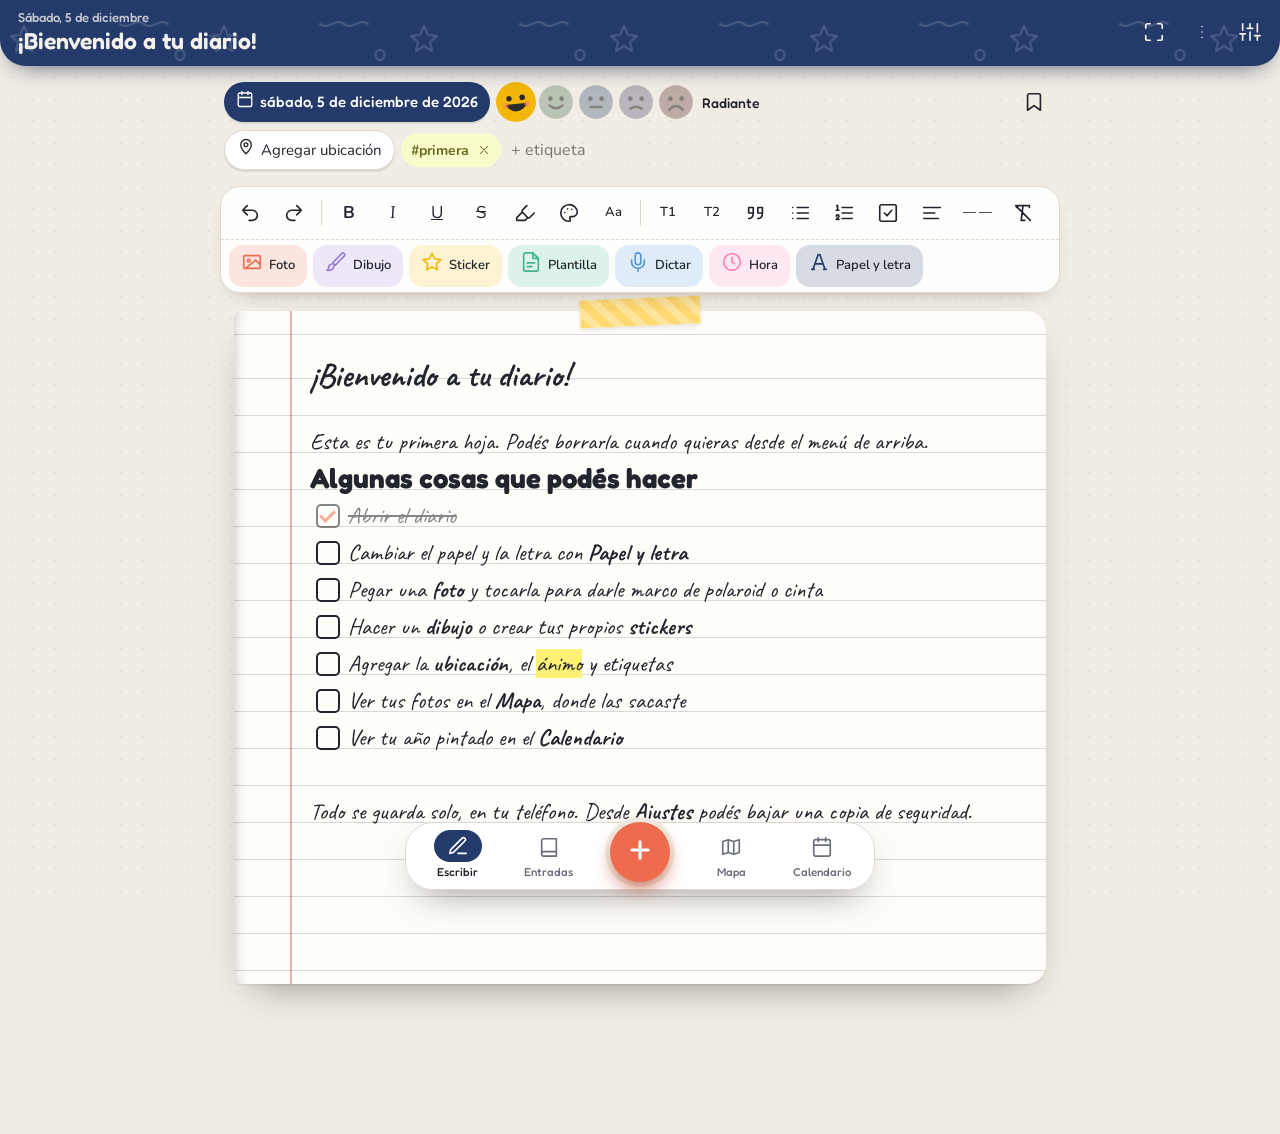
==== commit beea80fa: "Diario: mapa de fotos y rediseño - Mapa con miniaturas agrupadas donde se sacó cada foto (lee el GPS" ====
--- a/diario/index.html
+++ b/diario/index.html
@@ -14,7 +14,7 @@
 <link rel="apple-touch-icon" href="apple-touch-icon.png">
 <link rel="preconnect" href="https://fonts.googleapis.com">
 <link rel="preconnect" href="https://fonts.gstatic.com" crossorigin>
-<link href="https://fonts.googleapis.com/css2?family=Caveat:wght@400;700&family=Lora:ital,wght@0,400;0,700;1,400&family=Nunito:wght@400;600;800&family=Patrick+Hand&family=Special+Elite&display=swap" rel="stylesheet">
+<link href="https://fonts.googleapis.com/css2?family=Caveat:wght@400;700&family=Fredoka:wght@400;500;600;700&family=Lora:ital,wght@0,400;0,700;1,400&family=Nunito:wght@400;600;800&family=Patrick+Hand&family=Special+Elite&display=swap" rel="stylesheet">
 <style>
 /*
 VOICE: íntimo y juguetón, como un cuaderno de artista que se deja tocar.
@@ -254,6 +254,121 @@
 body.focus .sheet{margin-top:calc(20px + var(--safe-t));min-height:92vh}
 
 #print{display:none}
+
+/* ===================== v2: más onda ===================== */
+:root{--cover:#233a6b;--sun:#ffcf4a;--toph:68px;--bg:light-dark(#f2ede4,#0f1320)}
+body{background:var(--bg) radial-gradient(circle,light-dark(#0000000d,#ffffff0b) 1.1px,transparent 1.5px) 0 0/22px 22px fixed}
+h1,h2,h3,.fd{font-family:'Fredoka','Nunito',sans-serif;font-weight:600}
+.top{background:var(--cover) url("data:image/svg+xml,%3Csvg xmlns='http://www.w3.org/2000/svg' width='200' height='200' fill='none' stroke='white' stroke-opacity='.14' stroke-width='2.4' stroke-linecap='round' stroke-linejoin='round'%3E%3Cpath d='M24 26l4 9 9 1-7 6 2 9-8-5-8 5 2-9-7-6 9-1z'/%3E%3Cpath d='M120 24c8 7 16-7 24 0s16-7 24 0'/%3E%3Ccircle cx='160' cy='128' r='10'/%3E%3Cpath d='M36 140c10-15 28-15 38 0'/%3E%3Cpath d='M104 92l10 10M114 92l-10 10'/%3E%3Cpath d='M60 84c3-6 9-6 12 0'/%3E%3Cpath d='M150 180l6-12 6 12'/%3E%3Cpath d='M10 186c6-6 12 6 18 0s12 6 18 0'/%3E%3Cpath d='M180 60c-6 0-6-10 0-10s6 10 0 10'/%3E%3C/svg%3E") 0 0/200px 200px;border-radius:0 0 26px 26px;padding:calc(10px + var(--safe-t)) 8px 12px 18px;box-shadow:0 10px 26px -14px color-mix(in srgb,var(--cover) 70%,#000)}
+.top .tt{flex:1;display:grid;line-height:1.1}
+.top small{font:500 13px/1.2 'Fredoka',sans-serif;opacity:.78;white-space:nowrap;overflow:hidden;text-overflow:ellipsis}
+.top small::first-letter{text-transform:uppercase}
+.top h1{margin:2px 0 0;font:600 23px/1.15 'Fredoka',sans-serif}
+.top .save{background:#ffffff22;padding:3px 9px;border-radius:99px;font-size:12px}
+.top .save:empty{display:none}
+main{padding-bottom:calc(120px + var(--safe-b))}
+
+/* pestañas flotantes */
+.tabs{left:50%;right:auto;transform:translateX(-50%);bottom:calc(10px + var(--safe-b));width:min(470px,calc(100% - 20px));grid-template-columns:repeat(5,minmax(0,1fr));align-items:end;border:1px solid var(--line);border-radius:28px;padding:6px 6px 7px;background:color-mix(in srgb,var(--ui) 90%,transparent);backdrop-filter:blur(14px);-webkit-backdrop-filter:blur(14px);box-shadow:0 16px 36px -14px rgba(0,0,0,.4)}
+.tabs button{padding:2px 0;gap:3px;font:500 11.5px/1.2 'Fredoka',sans-serif;color:var(--mute)}
+.tabs .bub{width:48px;height:32px;border-radius:16px;display:grid;place-items:center;transition:background .2s,transform .2s}
+.tabs button.on{color:var(--ink)}
+.tabs button.on .bub{background:var(--cover);color:#fff;transform:translateY(-1px)}
+.tabs .fab{justify-self:center;width:60px;height:60px;margin-top:-28px;border-radius:50%;background:var(--accent);color:#fff;display:grid;place-items:center;box-shadow:0 10px 22px -6px color-mix(in srgb,var(--accent) 80%,#000),0 0 0 5px var(--bg);transition:transform .15s}
+.tabs .fab svg.i{width:28px;height:28px;stroke-width:2.6}
+.tabs .fab:active{transform:scale(.92) rotate(90deg)}
+
+/* barra de herramientas flotante */
+.tb{top:calc(var(--toph) + 6px);margin:8px 10px 0;border:1px solid var(--line);border-radius:20px;background:color-mix(in srgb,var(--ui) 93%,transparent);box-shadow:0 10px 22px -16px rgba(0,0,0,.45)}
+.tbrow{padding:5px 8px}
+.tbrow+.tbrow{border-top:1px dashed var(--line)}
+.t{border-radius:12px}
+.tbrow.ins{gap:6px}
+.tbrow.ins .t{background:color-mix(in srgb,var(--c) 18%,var(--ui));border-radius:14px;padding:0 12px}
+.tbrow.ins .t svg.i{color:var(--c)}
+:root[data-theme=dark] .tbrow.ins .t svg.i{color:color-mix(in srgb,var(--c) 70%,#fff)}
+
+/* metadatos */
+.meta{padding-top:14px}
+#mDate{background:var(--cover);color:#fff;border:0;font-family:'Fredoka';font-weight:500}
+.mood{width:36px;height:36px;padding:0;opacity:1;background:none;filter:saturate(.25) opacity(.55);border:0;transition:transform .2s cubic-bezier(.3,1.6,.5,1),filter .2s}
+.mood svg{width:100%;height:100%;display:block}
+.mood.on{filter:none;transform:scale(1.18) rotate(-6deg);border:0}
+.moodname{font-family:'Fredoka';font-weight:500;color:var(--ink)}
+.tag{background:light-dark(hsl(var(--h) 85% 89%),hsl(var(--h) 35% 26%));color:light-dark(hsl(var(--h) 50% 28%),hsl(var(--h) 80% 86%));font-weight:700}
+.chip{box-shadow:0 2px 0 var(--line)}
+
+/* la hoja */
+.sheet{border-radius:6px 20px 20px 6px;box-shadow:inset 14px 0 14px -14px rgba(0,0,0,.25),0 2px 0 rgba(0,0,0,.05),0 18px 40px -20px rgba(0,0,0,.45)}
+.sheet::after{content:"";position:absolute;top:-13px;left:50%;width:120px;height:28px;transform:translateX(-50%) rotate(-2.5deg);background:repeating-linear-gradient(45deg,color-mix(in srgb,var(--sun) 85%,transparent) 0 8px,color-mix(in srgb,var(--sun) 60%,#fff) 8px 16px);opacity:.9;box-shadow:0 2px 5px rgba(0,0,0,.12)}
+.ph.tape::before,.ph.tape::after{background:repeating-linear-gradient(45deg,#ff9ec4cc 0 7px,#ffc6dccc 7px 14px)}
+
+/* paneles */
+.panel{border-radius:26px 26px 0 0}
+.panel h2{font-size:24px}
+.panel .sub{margin:-6px 0 14px;color:var(--mute)}
+.opt{border-radius:14px}
+.btn{border-radius:14px;font-family:'Fredoka';font-weight:500}
+
+/* entradas */
+.search{border-radius:18px;box-shadow:0 2px 0 var(--line)}
+.month{font:600 17px 'Fredoka',sans-serif;color:var(--ink)}
+.card{grid-template-columns:58px minmax(0,1fr) auto;border-radius:20px;padding:12px 14px 12px 12px;box-shadow:0 2px 0 var(--line);transition:transform .15s}
+.card:active{transform:scale(.98)}
+.card .d{background:var(--cover);color:#fff;border-radius:16px;padding:8px 0 7px}
+.card .d span{color:#fff;opacity:.85}
+.card .d b{font-family:'Fredoka';font-weight:600}
+.card h4{font:600 17px 'Fredoka',sans-serif}
+.card .mdot{left:auto;right:12px;top:auto;bottom:10px;width:12px;height:12px;box-shadow:0 0 0 2px var(--ui)}
+.card .th{width:62px;height:62px;border-radius:4px;border:4px solid #fff;border-bottom-width:10px;transform:rotate(4deg);box-shadow:0 6px 12px -6px rgba(0,0,0,.5)}
+.ctags{display:flex;flex-wrap:wrap;gap:4px;margin-top:5px}
+.ctags i{font-style:normal;font-size:12px;font-weight:700;padding:1px 8px;border-radius:99px;background:light-dark(hsl(var(--h) 85% 89%),hsl(var(--h) 35% 26%));color:light-dark(hsl(var(--h) 50% 28%),hsl(var(--h) 80% 86%))}
+.empty img{width:96px;display:block;margin:0 auto 10px;transform:rotate(-8deg)}
+.empty b{display:block;font:600 19px 'Fredoka',sans-serif;color:var(--ink);margin-bottom:4px}
+
+/* calendario */
+.seg{border-radius:16px}.seg button{font-family:'Fredoka';font-weight:500;border-radius:12px}
+.stat{border:0;border-radius:20px;color:#22252d}
+.stat:nth-child(1){background:#ffd2c6}.stat:nth-child(2){background:#ffe7a3}.stat:nth-child(3){background:#c9ecd9}
+.stat b{font-family:'Fredoka';font-weight:600;font-size:34px}
+.stat span{color:#22252dbb}
+.calhead h3{font-size:24px}
+.cal button{border-radius:14px;font-family:'Fredoka';font-weight:500;box-shadow:0 2px 0 var(--line)}
+.cal button.has{background:color-mix(in srgb,var(--c,var(--accent)) 60%,var(--ui));color:#22252d;box-shadow:none}
+.cal button.today{box-shadow:0 0 0 2.5px var(--cover) inset}
+.pix button{border-radius:4px}
+.set{border-radius:22px;box-shadow:0 2px 0 var(--line)}
+
+/* mapa */
+.mapbox{position:fixed;left:0;right:0;top:var(--toph);bottom:0;z-index:1;margin-top:-26px}
+#map{position:absolute;inset:0;background:var(--ui2)}
+.mapbtns{position:absolute;right:12px;top:40px;z-index:500;display:grid;gap:10px}
+.mapbtns button{width:48px;height:48px;border-radius:50%;display:grid;place-items:center;background:color-mix(in srgb,var(--ui) 92%,transparent);backdrop-filter:blur(10px);box-shadow:0 6px 16px rgba(0,0,0,.22);color:var(--ink)}
+.mapempty{position:absolute;left:50%;top:45%;transform:translate(-50%,-50%);z-index:500;width:min(320px,86vw);background:var(--ui);border-radius:24px;padding:22px;text-align:center;box-shadow:0 16px 40px -14px rgba(0,0,0,.4);display:grid;gap:6px}
+.mapempty img{width:80px;margin:0 auto;transform:rotate(-8deg)}
+.mapempty b{font:600 20px 'Fredoka',sans-serif}.mapempty span{color:var(--mute);font-size:15px}
+.mkw{background:none;border:0}
+.mk{position:relative;width:76px;height:76px;border-radius:18px;border:3.5px solid #fff;background:#fff;box-shadow:0 8px 18px -4px rgba(0,0,0,.4);overflow:hidden}
+.mk img{width:100%;height:100%;object-fit:cover;display:block;border-radius:14px}
+.mk b{position:absolute;left:7px;bottom:4px;color:#fff;font:600 17px 'Fredoka',sans-serif;text-shadow:0 1px 4px rgba(0,0,0,.6)}
+.mkw .tail{position:absolute;left:50%;bottom:0;width:14px;height:10px;transform:translateX(-50%);background:#fff;clip-path:polygon(0 0,100% 0,50% 100%)}
+.mk.dot{width:46px;height:46px;border-radius:50%;background:var(--c);display:grid;place-items:center;color:#fff}
+.mk.dot b{position:static;font-size:16px;text-shadow:none}
+.mk.dot svg.i{width:20px;height:20px}
+.leaflet-container{font-family:'Nunito',sans-serif}
+.pgrid{display:grid;grid-template-columns:repeat(3,minmax(0,1fr));gap:6px}
+.pgrid button{aspect-ratio:1;border-radius:12px;overflow:hidden;padding:0}
+.pgrid img{width:100%;height:100%;object-fit:cover;display:block}
+#pmEntries .card{margin-top:8px}
+.pksearch{display:flex;align-items:center;gap:8px;margin:10px 10px 0;background:var(--ui);border:1px solid var(--line);border-radius:16px;padding:0 12px}
+.pksearch input{flex:1;border:0;background:transparent;outline:none;min-height:48px;font-size:16px}
+.pkstage{flex:1;position:relative;margin:10px;border-radius:18px;overflow:hidden}
+#pkMap{position:absolute;inset:0}
+.pkpin{position:absolute;left:50%;top:50%;width:40px;height:52px;transform:translate(-50%,-100%);z-index:600;pointer-events:none;filter:drop-shadow(0 6px 6px rgba(0,0,0,.3))}
+.pkhint{position:absolute;left:50%;bottom:14px;transform:translateX(-50%);z-index:600;margin:0;background:var(--ui);padding:8px 14px;border-radius:99px;font-size:13px;white-space:nowrap;box-shadow:0 4px 12px rgba(0,0,0,.2)}
+body.focus .tb{display:none}
+@media(prefers-reduced-motion:reduce){.tabs .fab:active{transform:none}}
+
 @media(min-width:700px){.sheet{margin:18px 24px 30px;padding-left:40px;padding-right:40px}.sheet[data-paper=lined]{padding-left:76px}.sheet[data-paper=lined]::before{left:56px}.pad{padding:22px 24px}}
 @media(max-width:420px){.moodname{display:none}.stats b{font-size:24px}}
 @media(prefers-reduced-motion:reduce){*{transition:none!important;animation:none!important}}
@@ -268,11 +383,11 @@
 <body>
 <div id="app">
 <header class="top">
-  <h1 id="topTitle">Súper Diario</h1>
+  <div class="tt"><small id="topKick">Súper Diario</small><h1 id="topTitle">Súper Diario</h1></div>
   <span class="save" id="saveState"></span>
   <button class="ib" id="bFocus" aria-label="Modo concentración" data-ic="focus"></button>
   <button class="ib" id="bMore" aria-label="Más opciones" data-ic="dots"></button>
-  <button class="ib" id="bNew" aria-label="Nueva entrada" data-ic="plus"></button>
+  <button class="ib" id="bSet" aria-label="Ajustes" data-ic="sliders"></button>
 </header>
 
 <main>
@@ -312,14 +427,14 @@
       <button class="t" data-c="hr" aria-label="Separador"><small>— —</small></button>
       <button class="t" data-c="removeFormat" aria-label="Quitar formato" data-ic="clear"></button>
     </div>
-    <div class="tbrow">
-      <button class="t" data-a="photo"><span data-ic="photo"></span><small>Foto</small></button>
-      <button class="t" data-a="draw"><span data-ic="brush"></span><small>Dibujo</small></button>
-      <button class="t" data-a="sticker"><span data-ic="star"></span><small>Sticker</small></button>
-      <button class="t" data-a="tpl"><span data-ic="doc"></span><small>Plantilla</small></button>
-      <button class="t" data-a="voice" id="bVoice"><span data-ic="mic"></span><small>Dictar</small></button>
-      <button class="t" data-a="time"><span data-ic="clock"></span><small>Hora</small></button>
-      <button class="t" data-a="look"><span data-ic="type"></span><small>Papel y letra</small></button>
+    <div class="tbrow ins">
+      <button class="t" style="--c:#ee6c4d" data-a="photo"><span data-ic="photo"></span><small>Foto</small></button>
+      <button class="t" style="--c:#9a7bd6" data-a="draw"><span data-ic="brush"></span><small>Dibujo</small></button>
+      <button class="t" style="--c:#f2b707" data-a="sticker"><span data-ic="star"></span><small>Sticker</small></button>
+      <button class="t" style="--c:#3fb68b" data-a="tpl"><span data-ic="doc"></span><small>Plantilla</small></button>
+      <button class="t" style="--c:#4f93d8" data-a="voice" id="bVoice"><span data-ic="mic"></span><small>Dictar</small></button>
+      <button class="t" style="--c:#ff7eb6" data-a="time"><span data-ic="clock"></span><small>Hora</small></button>
+      <button class="t" style="--c:var(--cover)" data-a="look"><span data-ic="type"></span><small>Papel y letra</small></button>
     </div>
   </div>
   <article class="sheet" id="sheet" data-paper="lined">
@@ -335,6 +450,13 @@
   <div id="list"></div>
 </section>
 
+<section class="view" id="vMap">
+  <div class="mapbox"><div id="map"></div>
+    <div class="mapbtns"><button id="mLocate" aria-label="Ir a dónde estoy" data-ic="locate"></button><button id="mFit" aria-label="Ver todos los lugares" data-ic="focus"></button></div>
+    <div class="mapempty" id="mapEmpty" hidden><img alt="" id="mapEmptyImg"><b>Tu mapa está vacío</b><span id="mapEmptyTxt">Las fotos con ubicación y las entradas con lugar aparecen acá, en el sitio donde pasaron.</span></div>
+  </div>
+</section>
+
 <section class="view pad" id="vCal">
   <div class="row" style="justify-content:space-between">
     <div class="seg"><button id="sMonth" class="on">Mes</button><button id="sYear">Año en píxeles</button></div>
@@ -344,7 +466,8 @@
 </section>
 
 <section class="view pad" id="vSet">
-  <div class="set"><h3>Tema</h3><p>Colores de la app.</p><div class="opts" id="themeOpts"></div></div>
+  <div class="set"><h3>Tema</h3><p>Claro, oscuro o según el teléfono.</p><div class="opts" id="themeOpts"></div></div>
+  <div class="set"><h3>Color de la tapa</h3><p>El color de tu diario.</p><div class="opts" id="coverOpts"></div></div>
   <div class="set"><h3>Hoja predeterminada</h3><p>Papel, letra y tinta con que arranca cada entrada nueva.</p><button class="btn ghost" id="bDefLook"><span data-ic="type"></span>Elegir</button></div>
   <div class="set"><h3>Pantalla de inicio</h3><p id="installTxt">Instalá el diario como una app más.</p><button class="btn" id="bInstall" hidden><span data-ic="download"></span>Instalar</button></div>
   <div class="set"><h3>Copia de seguridad</h3><p>Todo se guarda en este teléfono. Bajá una copia de vez en cuando para no perder nada.</p>
@@ -356,10 +479,11 @@
 </main>
 
 <nav class="tabs">
-  <button data-v="vWrite"><span data-ic="pen"></span>Escribir</button>
-  <button data-v="vList"><span data-ic="book"></span>Entradas</button>
-  <button data-v="vCal"><span data-ic="cal"></span>Calendario</button>
-  <button data-v="vSet"><span data-ic="sliders"></span>Ajustes</button>
+  <button data-v="vWrite"><span class="bub" data-ic="pen"></span>Escribir</button>
+  <button data-v="vList"><span class="bub" data-ic="book"></span>Entradas</button>
+  <button class="fab" id="bFab" aria-label="Nueva entrada"><span data-ic="plus"></span></button>
+  <button data-v="vMap"><span class="bub" data-ic="map"></span>Mapa</button>
+  <button data-v="vCal"><span class="bub" data-ic="cal"></span>Calendario</button>
 </nav>
 </div>
 
@@ -393,6 +517,23 @@
   <div class="grab"></div>
   <h2>Plantillas</h2>
   <div class="tpls" id="tplList"></div>
+</section>
+
+<section class="panel" id="pMap" aria-label="Lugar">
+  <div class="grab"></div>
+  <h2 id="pmH"></h2><p class="sub" id="pmP"></p>
+  <div class="pgrid" id="pmGrid"></div>
+  <div id="pmEntries"></div>
+</section>
+
+<section class="drawer" id="pick" aria-label="Elegir lugar">
+  <div class="dtop">
+    <button class="ib" id="pkClose" aria-label="Cerrar" data-ic="x"></button>
+    <h2>Elegí el lugar</h2>
+    <button class="btn" id="pkOk" style="background:var(--accent);color:#fff">Listo</button>
+  </div>
+  <form class="pksearch" id="pkForm"><span data-ic="search"></span><input id="pkQ" type="search" placeholder="Buscar un lugar o dirección" enterkeyhint="search"></form>
+  <div class="pkstage"><div id="pkMap"></div><svg class="pkpin" viewBox="0 0 40 52" aria-hidden="true"><path d="M20 50S4 32 4 19a16 16 0 0 1 32 0c0 13-16 31-16 31z" fill="#ee6c4d" stroke="#fff" stroke-width="3"/><circle cx="20" cy="19" r="6" fill="#fff"/></svg><p class="pkhint">Mové el mapa hasta que el pin quede donde querés</p></div>
 </section>
 
 <section class="panel" id="pConfirm" aria-label="Confirmar">
@@ -454,7 +595,7 @@
 print:'M6 9V2h12v7M6 18H4a2 2 0 0 1-2-2v-5a2 2 0 0 1 2-2h16a2 2 0 0 1 2 2v5a2 2 0 0 1-2 2h-2M6 14h12v8H6z',
 x:'M18 6 6 18M6 6l12 12',eraser:'M20 20H9l-5-5a2 2 0 0 1 0-2.8L13.2 3a2 2 0 0 1 2.8 0l4 4a2 2 0 0 1 0 2.8L11 19M8 11l6 6',
 left:'M15 18l-6-6 6-6',right:'M9 18l6-6-6-6',rotate:'M21 12a9 9 0 1 1-3-6.7L21 8M21 3v5h-5',map:'M9 4 3 6v14l6-2 6 2 6-2V4l-6 2zM9 4v14M15 6v14',
-refresh:'M21 12a9 9 0 0 1-15.5 6.3L3 16M3 21v-5h5M3 12a9 9 0 0 1 15.5-6.3L21 8M21 3v5h-5'};
+locate:'M3 11l18-8-8 18-2-8z',refresh:'M21 12a9 9 0 0 1-15.5 6.3L3 16M3 21v-5h5M3 12a9 9 0 0 1 15.5-6.3L21 8M21 3v5h-5'};
 const ic=n=>`<svg class="i" viewBox="0 0 24 24" aria-hidden="true"><path d="${IC[n]}"/></svg>`;
 const fillIcons=root=>root.querySelectorAll('[data-ic]').forEach(el=>{el.insertAdjacentHTML('afterbegin',ic(el.dataset.ic));el.removeAttribute('data-ic')});
 fillIcons(document);
@@ -480,6 +621,12 @@
 /* ---------- catálogos ---------- */
 const MOODS=[{k:5,n:'Radiante',c:'#f2b707'},{k:4,n:'Bien',c:'#55b56a'},{k:3,n:'Tranqui',c:'#4f93d8'},{k:2,n:'Cansado',c:'#9a7bd6'},{k:1,n:'Mal',c:'#e0605a'}];
 const moodC=k=>(MOODS.find(m=>m.k===k)||{}).c;
+const MOUTH={5:'M9.5 18.5q6.5 7 13 0z',4:'M10 19q6 5 12 0',3:'M11 20.5h10',2:'M11 22q5-3.5 10 0',1:'M10 23q6-7 12 0'};
+const face=m=>`<svg viewBox="0 0 32 32" aria-hidden="true"><circle cx="16" cy="16" r="15" fill="${m.c}"/><circle cx="11" cy="13" r="2.1" fill="#2b2b2b"/><circle cx="21" cy="13" r="2.1" fill="#2b2b2b"/><path d="${MOUTH[m.k]}" fill="${m.k===5?'#2b2b2b':'none'}" stroke="#2b2b2b" stroke-width="2.2" stroke-linecap="round" stroke-linejoin="round"/>${m.k>=4?'<circle cx="8" cy="18" r="2.2" fill="#ff7a7a" opacity=".45"/><circle cx="24" cy="18" r="2.2" fill="#ff7a7a" opacity=".45"/>':''}</svg>`;
+const COVERS=[{k:'tinta',n:'Tinta',c:'#233a6b'},{k:'coral',n:'Coral',c:'#d9533a'},{k:'bosque',n:'Bosque',c:'#1f5a45'},{k:'uva',n:'Uva',c:'#59408f'},{k:'cielo',n:'Cielo',c:'#2b78b8'},{k:'rosa',n:'Chicle',c:'#c2417a'},{k:'mostaza',n:'Mostaza',c:'#b8860b'},{k:'carbon',n:'Carbón',c:'#2a2a30'}];
+const hue=t=>{let h=0;for(const ch of String(t))h=(h*31+ch.charCodeAt(0))%360;return h};
+const fmtKick=s=>parseDay(s).toLocaleDateString('es-AR',{weekday:'long',day:'numeric',month:'long'});
+const setTop=(k,t)=>{$('#topKick').textContent=k;$('#topTitle').textContent=t};
 const FONTS=[{k:'caveat',n:'Manuscrita',f:"'Caveat',cursive",s:23},{k:'patrick',n:'Cuaderno',f:"'Patrick Hand',cursive",s:20},{k:'elite',n:'Máquina',f:"'Special Elite',monospace",s:16.5},{k:'lora',n:'Clásica',f:"'Lora',serif",s:17.5},{k:'nunito',n:'Simple',f:"'Nunito',sans-serif",s:17}];
 const PAPERS=[{k:'lined',n:'Rayado'},{k:'grid',n:'Cuadros'},{k:'dots',n:'Puntos'},{k:'plain',n:'Liso'}];
 const PCOL=[{k:'auto',n:'Automático',c:'linear-gradient(135deg,#fffdf9 50%,#1c2130 50%)'},{k:'white',c:'#ffffff'},{k:'ivory',c:'#f6efdf'},{k:'kraft',c:'#d8bd94'},{k:'rose',c:'#f9e3df'},{k:'mint',c:'#e1f0e5'},{k:'sky',c:'#e1ebf8'},{k:'lilac',c:'#ece4f6'},{k:'slate',c:'#2a2f3b',dark:1},{k:'black',c:'#131313',dark:1}];
@@ -520,7 +667,7 @@
  put(s,v,k){return this.run(s,'readwrite',o=>k!==undefined?o.put(v,k):o.put(v))},del(s,k){return this.run(s,'readwrite',o=>o.delete(k))}};
 
 /* ---------- estado ---------- */
-let entries=[],stickers=[],cur=null,prefs={theme:'auto',font:'caveat',paper:'lined',pc:'auto',ink:'auto',scale:1};
+let entries=[],stickers=[],cur=null,prefs={cover:'tinta',theme:'auto',font:'caveat',paper:'lined',pc:'auto',ink:'auto',scale:1};
 let lookTarget='entry';
 const ed=$('#ed'),sheet=$('#sheet'),titleIn=$('#title');
 const byId=id=>entries.find(e=>e.id===id);
@@ -534,7 +681,7 @@
 function changed(){dirty=true;$('#saveState').textContent='Guardando…';clearTimeout(saveT);saveT=setTimeout(flush,600)}
 async function flush(){clearTimeout(saveT);if(!cur||!dirty)return;dirty=false;
  cur.html=ed.innerHTML;cur.title=titleIn.value;cur.updated=Date.now();
- try{await DB.put('entries',cur);$('#saveState').textContent='Guardado'}catch(err){$('#saveState').textContent='Sin guardar';toast('No se pudo guardar: el teléfono puede estar sin espacio')}}
+ try{await DB.put('entries',cur);$('#saveState').textContent='Guardado';clearTimeout(flush.t);flush.t=setTimeout(()=>{if($('#saveState').textContent==='Guardado')$('#saveState').textContent=''},1600)}catch(err){$('#saveState').textContent='Sin guardar';toast('No se pudo guardar: el teléfono puede estar sin espacio')}}
 document.addEventListener('visibilitychange',()=>{if(document.hidden)flush()});
 window.addEventListener('pagehide',flush);
 
@@ -554,15 +701,15 @@
 const inkColor=(k,dark)=>k==='auto'?(dark?'#ecebe6':'#22252d'):k;
 
 function renderMeta(){const e=cur;
- $('#mDateTxt').textContent=fmtLong(e.date);$('#topTitle').textContent=e.title||'Súper Diario';
- $('#moods').innerHTML=MOODS.map(m=>`<button class="mood${e.mood===m.k?' on':''}" style="--c:${m.c}" data-k="${m.k}" role="radio" aria-checked="${e.mood===m.k}" aria-label="${m.n}" title="${m.n}"></button>`).join('');
+ $('#mDateTxt').textContent=fmtLong(e.date);setTop(fmtKick(e.date),e.title||'Hoja nueva');
+ $('#moods').innerHTML=MOODS.map(m=>`<button class="mood${e.mood===m.k?' on':''}" style="--c:${m.c}" data-k="${m.k}" role="radio" aria-checked="${e.mood===m.k}" aria-label="${m.n}" title="${m.n}">${face(m)}</button>`).join('');
  $('#moodName').textContent=e.mood?MOODS.find(m=>m.k===e.mood).n:'¿Cómo estás?';
  $('#mFav').classList.toggle('on',!!e.fav);$('#mFav').setAttribute('aria-pressed',!!e.fav);
  $('#mLocTxt').textContent=e.loc?e.loc.name:'Agregar ubicación';
- $('#tagList').innerHTML=e.tags.map((t,i)=>`<span class="tag">#${esc(t)}<button data-i="${i}" aria-label="Quitar etiqueta ${esc(t)}">${ic('x')}</button></span>`).join('')}
+ $('#tagList').innerHTML=e.tags.map((t,i)=>`<span class="tag" style="--h:${hue(t)}">#${esc(t)}<button data-i="${i}" aria-label="Quitar etiqueta ${esc(t)}">${ic('x')}</button></span>`).join('')}
 
 const fitTitle=()=>{titleIn.style.height='auto';titleIn.style.height=titleIn.scrollHeight+'px'};
-titleIn.addEventListener('input',()=>{fitTitle();$('#topTitle').textContent=titleIn.value||'Súper Diario';changed()});
+titleIn.addEventListener('input',()=>{fitTitle();$('#topTitle').textContent=titleIn.value||'Hoja nueva';changed()});
 titleIn.addEventListener('keydown',e=>{if(e.key==='Enter'){e.preventDefault();ed.focus()}});
 ed.addEventListener('input',changed);
 $('#moods').addEventListener('click',e=>{const b=e.target.closest('.mood');if(!b)return;const k=+b.dataset.k;cur.mood=cur.mood===k?null:k;renderMeta();changed()});
@@ -575,18 +722,21 @@
 $('#tagList').addEventListener('click',e=>{const b=e.target.closest('button');if(!b)return;cur.tags.splice(+b.dataset.i,1);renderMeta();changed()});
 
 /* ---------- ubicación ---------- */
-$('#mLoc').onclick=e=>{if(!cur.loc)return getLoc();
- const l=cur.loc,url=`https://www.openstreetmap.org/?mlat=${l.lat}&mlon=${l.lon}#map=16/${l.lat}/${l.lon}`;
- pop(e.currentTarget,`<div class="menu"><a href="${url}" target="_blank" rel="noopener">${ic('map')}Ver en el mapa</a><button data-x="upd">${ic('refresh')}Usar dónde estoy ahora</button><button data-x="del">${ic('trash')}Quitar ubicación</button></div>`,b=>{
-  if(b.dataset.x==='upd')getLoc();if(b.dataset.x==='del'){cur.loc=null;renderMeta();changed()}})};
-function getLoc(){if(!navigator.geolocation)return toast('Este dispositivo no comparte ubicación');
- $('#mLocTxt').textContent='Buscando…';
- navigator.geolocation.getCurrentPosition(async p=>{const lat=+p.coords.latitude.toFixed(5),lon=+p.coords.longitude.toFixed(5);const target=cur;
-   let name=`${lat.toFixed(3)}, ${lon.toFixed(3)}`;
-   try{const r=await fetch(`https://nominatim.openstreetmap.org/reverse?format=jsonv2&lat=${lat}&lon=${lon}&zoom=16&accept-language=es`);const j=await r.json();const a=j.address||{};
-     const parts=[a.road&&a.house_number?a.road+' '+a.house_number:(a.neighbourhood||a.suburb||a.road),a.city||a.town||a.village||a.municipality||a.state].filter(Boolean);if(parts.length)name=parts.join(', ')}catch{}
-   target.loc={lat,lon,name};if(target===cur)renderMeta();dirty=true;flush()},
-  err=>{renderMeta();toast(err.code===1?'Permiso de ubicación denegado':'No se pudo obtener la ubicación')},{enableHighAccuracy:true,timeout:15000})}
+const fmtCoord=(lat,lon)=>`${(+lat).toFixed(3)}, ${(+lon).toFixed(3)}`;
+async function reverseGeocode(lat,lon){try{const r=await fetch(`https://nominatim.openstreetmap.org/reverse?format=jsonv2&lat=${lat}&lon=${lon}&zoom=16&accept-language=es`);const j=await r.json();const a=j.address||{};
+  const parts=[a.road&&a.house_number?a.road+' '+a.house_number:(a.amenity||a.neighbourhood||a.suburb||a.road),a.city||a.town||a.village||a.municipality||a.state].filter(Boolean);return parts.join(', ')}catch{return ''}}
+function hereLoc(){return new Promise(res=>{if(!navigator.geolocation){toast('Este dispositivo no comparte ubicación');return res(null)}
+  navigator.geolocation.getCurrentPosition(p=>res({lat:+p.coords.latitude.toFixed(5),lon:+p.coords.longitude.toFixed(5)}),err=>{toast(err.code===1?'Permiso de ubicación denegado':'No se pudo obtener la ubicación');res(null)},{enableHighAccuracy:true,timeout:15000})})}
+const persist=t=>{if(t===cur){dirty=true;flush()}else{t.updated=Date.now();DB.put('entries',t).catch(()=>{})}};
+async function setEntryLoc(t,ll){if(!ll)return;t.loc={lat:+(+ll.lat).toFixed(5),lon:+(+ll.lon).toFixed(5),name:ll.name||fmtCoord(ll.lat,ll.lon)};if(t===cur)renderMeta();persist(t);
+  if(!ll.name){const n=await reverseGeocode(t.loc.lat,t.loc.lon);if(n&&t.loc){t.loc.name=n;if(t===cur)renderMeta();persist(t)}}}
+async function getLoc(){const t=cur;$('#mLocTxt').textContent='Buscando…';const ll=await hereLoc();if(!ll){renderMeta();return}setEntryLoc(t,ll)}
+$('#mLoc').onclick=e=>{const l=cur.loc,ms=[];
+ if(l)ms.push(`<a href="https://www.openstreetmap.org/?mlat=${l.lat}&mlon=${l.lon}#map=16/${l.lat}/${l.lon}" target="_blank" rel="noopener">${ic('map')}Abrir en OpenStreetMap</a>`);
+ ms.push(`<button data-x="here">${ic('locate')}Usar dónde estoy ahora</button>`,`<button data-x="pick">${ic('pin')}Elegir en el mapa</button>`);
+ if(l)ms.push(`<button data-x="del">${ic('trash')}Quitar ubicación</button>`);
+ pop(e.currentTarget,`<div class="menu">${ms.join('')}</div>`,b=>{const x=b.dataset.x,t=cur;
+  if(x==='here')getLoc();if(x==='pick')openPicker(l,ll=>setEntryLoc(t,ll));if(x==='del'){cur.loc=null;renderMeta();changed()}})};
 
 /* ---------- selección y comandos ---------- */
 let savedRange=null;
@@ -634,7 +784,7 @@
 const closePop=()=>{popEl.classList.remove('on');popCb=null};
 popEl.addEventListener('pointerdown',e=>{if(e.target.closest('button'))e.preventDefault()});
 popEl.addEventListener('click',e=>{const b=e.target.closest('button');if(b&&popCb){const cb=popCb;closePop();cb(b)}});
-document.addEventListener('pointerdown',e=>{if(popEl.classList.contains('on')&&!popEl.contains(e.target)&&!e.target.closest('[data-p],#mLoc,#bMore'))closePop()});
+document.addEventListener('pointerdown',e=>{if(popEl.classList.contains('on')&&!popEl.contains(e.target)&&!e.target.closest('[data-p],#mLoc,#bMore,#imgBar'))closePop()});
 
 /* ---------- paneles ---------- */
 const scrim=$('#scrim');
@@ -670,11 +820,28 @@
 $('#tplList').onclick=e=>{const b=e.target.closest('button');if(!b)return;closePanels();insertHTML(TPL[+b.dataset.i].h)};
 
 /* ---------- fotos ---------- */
-$('#photoIn').onchange=async e=>{const files=[...e.target.files];e.target.value='';if(!files.length)return;toast(files.length>1?'Pegando fotos…':'Pegando foto…');
- for(const f of files){try{const url=await shrink(f,1400,.82);const r=(Math.random()*4-2).toFixed(1);
-   insertHTML(`<figure class="ph polaroid m" contenteditable="false" style="--r:${r}deg"><img src="${url}" alt=""><figcaption contenteditable="true" data-ph="Escribí algo…"></figcaption></figure><p><br></p>`)}catch{toast('No se pudo leer una imagen')}}};
-function shrink(file,max,q){return new Promise((res,rej)=>{const img=new Image();const u=URL.createObjectURL(file);img.onload=()=>{let{width:w,height:h}=img;const k=Math.min(1,max/Math.max(w,h));w=Math.round(w*k);h=Math.round(h*k);
- const c=document.createElement('canvas');c.width=w;c.height=h;const x=c.getContext('2d');x.drawImage(img,0,0,w,h);URL.revokeObjectURL(u);res(c.toDataURL('image/jpeg',q))};img.onerror=()=>{URL.revokeObjectURL(u);rej()};img.src=u})}
+const LJS='https://unpkg.com/leaflet@1.9.4/dist/leaflet.js',LCSS='https://unpkg.com/leaflet@1.9.4/dist/leaflet.css',EXIFR='https://cdn.jsdelivr.net/npm/exifr@7.1.3/dist/lite.umd.js';
+const loaded={};
+function loadJS(src){return loaded[src]||(loaded[src]=new Promise((res,rej)=>{const sc=document.createElement('script');sc.src=src;sc.onload=()=>res();sc.onerror=()=>{delete loaded[src];sc.remove();rej()};document.head.appendChild(sc)}))}
+function loadCSS(href){return loaded[href]||(loaded[href]=new Promise(res=>{const l=document.createElement('link');l.rel='stylesheet';l.href=href;l.onload=res;l.onerror=()=>{delete loaded[href];res()};document.head.appendChild(l)}))}
+async function readGPS(f){try{await loadJS(EXIFR);const g=await window.exifr.gps(f);if(g&&isFinite(g.latitude)&&isFinite(g.longitude)&&(g.latitude||g.longitude))return{lat:+g.latitude.toFixed(5),lon:+g.longitude.toFixed(5)}}catch{}return null}
+$('#photoIn').onchange=async e=>{const files=[...e.target.files];e.target.value='';if(!files.length)return;toast(files.length>1?'Pegando fotos…':'Pegando foto…');let noLoc=0;const t=cur;
+ for(const f of files){try{const [{url,thumb},gps]=await Promise.all([shrink(f,1400,.82),readGPS(f)]);const r=(Math.random()*4-2).toFixed(1),pid=uid();
+   let ll=gps;if(!ll&&t.loc)ll={lat:t.loc.lat,lon:t.loc.lon,name:t.loc.name};if(!ll)noLoc++;
+   const at=ll?` data-lat="${ll.lat}" data-lon="${ll.lon}" data-place="${esc(ll.name||'')}"`:'';
+   insertHTML(`<figure class="ph polaroid m" data-pid="${pid}"${at} data-thumb="${thumb}" contenteditable="false" style="--r:${r}deg"><img src="${url}" alt=""><figcaption contenteditable="true" data-ph="Escribí algo…"></figcaption></figure><p><br></p>`);
+   if(gps){if(!t.loc)setEntryLoc(t,gps);reverseGeocode(gps.lat,gps.lon).then(n=>{const fig=ed.querySelector(`[data-pid="${pid}"]`);if(n&&fig){fig.dataset.place=n;changed()}})}
+  }catch{toast('No se pudo leer una imagen')}}
+ if(noLoc)setTimeout(()=>toast(noLoc>1?'Esas fotos no traen ubicación: tocá cada una → Lugar':'Esa foto no trae ubicación: tocala → Lugar'),1200)};
+function squareThumb(src,w,h){const sz=Math.min(w,h),c=document.createElement('canvas');c.width=c.height=220;c.getContext('2d').drawImage(src,(w-sz)/2,(h-sz)/2,sz,sz,0,0,220,220);return c.toDataURL('image/jpeg',.72)}
+const thumbFromImg=img=>{try{return squareThumb(img,img.naturalWidth,img.naturalHeight)}catch{return ''}};
+function shrink(file,max,q){return new Promise((res,rej)=>{const img=new Image();const u=URL.createObjectURL(file);img.onload=()=>{let{width:w,height:h}=img;const k=Math.min(1,max/Math.max(w,h));
+ const c=document.createElement('canvas');c.width=Math.round(w*k);c.height=Math.round(h*k);c.getContext('2d').drawImage(img,0,0,c.width,c.height);const thumb=squareThumb(img,w,h);URL.revokeObjectURL(u);res({url:c.toDataURL('image/jpeg',q),thumb})};img.onerror=()=>{URL.revokeObjectURL(u);rej()};img.src=u})}
+async function setPhotoLoc(fig,ll){const lat=+(+ll.lat).toFixed(5),lon=+(+ll.lon).toFixed(5);if(!fig.dataset.pid)fig.dataset.pid=uid();
+ if(!fig.dataset.thumb){const img=fig.querySelector('img');if(img)fig.dataset.thumb=thumbFromImg(img)}
+ fig.dataset.lat=lat;fig.dataset.lon=lon;fig.dataset.place=ll.name||'';changed();if(selEl===fig)renderBar();toast('Foto ubicada en el mapa');
+ const t=cur;if(!t.loc)setEntryLoc(t,{lat,lon,name:ll.name});
+ if(!ll.name){const n=await reverseGeocode(lat,lon);if(n&&fig.isConnected){fig.dataset.place=n;changed()}}}
 
 /* barra para imágenes y stickers */
 let selEl=null;const bar=$('#imgBar');
@@ -685,9 +852,17 @@
   h+=[['s','S'],['m','M'],['l','L']].map(([k,n])=>`<button class="t${el.classList.contains(k)?' on':''}" data-sz="${k}"><small>${n}</small></button>`).join('')+'<span class="sep"></span>';
   h+=`<button class="t${el.classList.contains('fl')?' on':''}" data-fl="fl" aria-label="Texto a la derecha">${ic('alignL')}</button><button class="t${!el.classList.contains('fl')&&!el.classList.contains('fr')?' on':''}" data-fl="" aria-label="Centrada">${ic('alignC')}</button><button class="t${el.classList.contains('fr')?' on':''}" data-fl="fr" aria-label="Texto a la izquierda">${ic('alignR')}</button><span class="sep"></span>`}
  else h+=[['48','S'],['72','M'],['120','L']].map(([k,n])=>`<button class="t" data-h="${k}"><small>${n}</small></button>`).join('')+'<span class="sep"></span>';
+ if(!isStk&&!el.classList.contains('draw'))h+=`<button class="t${el.dataset.lat?' on':''}" data-locb="1">${ic('pin')}<small>Lugar</small></button><span class="sep"></span>`;
  h+=`<button class="t" data-rot="1" aria-label="Girar">${ic('rotate')}</button><button class="t" data-del="1" aria-label="Borrar">${ic('trash')}</button><button class="t" data-x="1" aria-label="Listo">${ic('x')}</button>`;bar.innerHTML=h}
 bar.addEventListener('pointerdown',e=>e.preventDefault());
 bar.onclick=e=>{const b=e.target.closest('.t');if(!b||!selEl)return;const el=selEl,d=b.dataset;
+ if(d.locb){const fig=el,ms=[`<button data-x="here">${ic('locate')}Usar dónde estoy ahora</button>`,`<button data-x="pick">${ic('pin')}Elegir en el mapa</button>`];
+  if(cur.loc)ms.push(`<button data-x="entry">${ic('book')}La misma de esta entrada</button>`);if(fig.dataset.lat)ms.push(`<button data-x="del">${ic('trash')}Quitar ubicación</button>`);
+  pop(b,`<div class="menu">${ms.join('')}</div>`,x=>{const k=x.dataset.x;
+   if(k==='here')hereLoc().then(ll=>ll&&setPhotoLoc(fig,ll));
+   if(k==='pick')openPicker(fig.dataset.lat?{lat:+fig.dataset.lat,lon:+fig.dataset.lon}:cur.loc,ll=>setPhotoLoc(fig,ll));
+   if(k==='entry')setPhotoLoc(fig,{lat:cur.loc.lat,lon:cur.loc.lon,name:cur.loc.name});
+   if(k==='del'){delete fig.dataset.lat;delete fig.dataset.lon;delete fig.dataset.place;changed();renderBar()}});return}
  if(d.st){el.classList.remove('polaroid','tape','plain','round','draw');el.classList.add(d.st)}
  if(d.sz){el.classList.remove('s','m','l');el.classList.add(d.sz)}
  if(d.fl!==undefined){el.classList.remove('fl','fr');if(d.fl)el.classList.add(d.fl)}
@@ -761,12 +936,13 @@
  try{rec.start();$('#bVoice').classList.add('rec');toast('Te escucho… tocá Dictar para terminar')}catch{rec=null}}
 
 /* ---------- vistas ---------- */
-function show(id){$$('.view').forEach(v=>v.classList.toggle('on',v.id===id));$$('.tabs button').forEach(b=>b.classList.toggle('on',b.dataset.v===id));
+function show(id){$$('.view').forEach(v=>v.classList.toggle('on',v.id===id));$$('.tabs button[data-v]').forEach(b=>b.classList.toggle('on',b.dataset.v===id));$('#bSet').classList.toggle('on',id==='vSet');
  const w=id==='vWrite';$('#bFocus').hidden=!w;$('#bMore').hidden=!w;$('#saveState').hidden=!w;
- if(!w){$('#topTitle').textContent={vList:'Entradas',vCal:'Calendario',vSet:'Ajustes'}[id];deselect()}else if(cur)$('#topTitle').textContent=cur.title||'Súper Diario';
- if(id==='vList')renderList();if(id==='vCal')renderCal();if(id==='vSet')renderSet()}
-$$('.tabs button').forEach(b=>b.onclick=async()=>{if(b.dataset.v!=='vWrite')await flush();if(b.dataset.v==='vWrite'&&!cur)await openToday();show(b.dataset.v)});
-$('#bNew').onclick=async()=>{await openEntry(newEntry());titleIn.focus()};
+ if(!w){setTop('Súper Diario',{vList:'Entradas',vCal:'Calendario',vSet:'Ajustes',vMap:'Mapa'}[id]);deselect()}else if(cur)setTop(fmtKick(cur.date),cur.title||'Hoja nueva');
+ if(id==='vList')renderList();if(id==='vCal')renderCal();if(id==='vSet')renderSet();if(id==='vMap')showMap()}
+$$('.tabs button[data-v]').forEach(b=>b.onclick=async()=>{if(b.dataset.v!=='vWrite')await flush();if(b.dataset.v==='vWrite'&&!cur)await openToday();show(b.dataset.v)});
+$('#bFab').onclick=async()=>{await openEntry(newEntry());titleIn.focus()};
+$('#bSet').onclick=async()=>{await flush();show('vSet')};
 $('#bFocus').onclick=()=>{document.body.classList.add('focus');ed.focus()};
 $('#bExitFocus').onclick=()=>document.body.classList.remove('focus');
 $('#bMore').onclick=e=>pop(e.currentTarget,`<div class="menu"><button data-x="look">${ic('type')}Papel y letra</button><button data-x="print">${ic('print')}Exportar esta hoja a PDF</button><button data-x="del">${ic('trash')}Eliminar esta entrada</button></div>`,b=>{
@@ -782,10 +958,10 @@
  let list=sorted().filter(e=>!isBlank(e)||e===cur);
  if(filt==='fav')list=list.filter(e=>e.fav);else if(filt.startsWith('m'))list=list.filter(e=>e.mood===+filt.slice(1));else if(filt.startsWith('t:'))list=list.filter(e=>e.tags.includes(filt.slice(2)));
  if(q)list=list.filter(e=>(e.title+' '+plain(e.html)+' '+e.tags.join(' ')+' '+(e.loc?e.loc.name:'')).toLowerCase().includes(q));
- if(!list.length){$('#list').innerHTML=`<div class="empty">${q||filt!=='all'?'Nada coincide con la búsqueda.':'Todavía no hay entradas. Tocá Escribir y empezá.'}</div>`;return}
+ if(!list.length){$('#list').innerHTML=`<div class="empty"><img src="${BASESTK[q||filt!=='all'?4:0]}" alt=""><b>${q||filt!=='all'?'Nada por acá':'Tu diario está en blanco'}</b>${q||filt!=='all'?'Probá con otra palabra o filtro.':'Tocá el + y escribí la primera hoja.'}</div>`;return}
  let h='',last='';for(const e of list){const mk=e.date.slice(0,7);if(mk!==last){last=mk;h+=`<div class="month">${parseDay(e.date).toLocaleDateString('es-AR',{month:'long',year:'numeric'})}</div>`}
   const d=parseDay(e.date),img=firstImg(e.html),txt=plain(e.html);
-  h+=`<button class="card" data-id="${e.id}">${e.mood?`<span class="mdot" style="background:${moodC(e.mood)}"></span>`:''}${e.fav?'<span class="cf"></span>':''}<span class="d"><b>${d.getDate()}</b><span>${d.toLocaleDateString('es-AR',{weekday:'short'})}</span></span><span><h4>${esc(e.title||'Sin título')}</h4><p>${esc(txt.slice(0,160)||'—')}${e.tags.length?' · '+e.tags.map(t=>'#'+esc(t)).join(' '):''}</p></span>${img?`<img class="th" src="${img}" alt="">`:'<span></span>'}</button>`}
+  h+=`<button class="card" data-id="${e.id}">${e.mood?`<span class="mdot" style="background:${moodC(e.mood)}"></span>`:''}${e.fav?'<span class="cf"></span>':''}<span class="d"><b>${d.getDate()}</b><span>${d.toLocaleDateString('es-AR',{weekday:'short'})}</span></span><span><h4>${esc(e.title||'Sin título')}</h4><p>${esc(txt.slice(0,160)||'—')}</p>${e.tags.length?`<span class="ctags">${e.tags.map(t=>`<i style="--h:${hue(t)}">#${esc(t)}</i>`).join('')}</span>`:''}</span>${img?`<img class="th" src="${img}" alt="">`:'<span></span>'}</button>`}
  $('#list').innerHTML=h}
 $('#q').oninput=renderList;
 $('#filters').onclick=e=>{const b=e.target.closest('[data-f]');if(b){filt=b.dataset.f;renderList()}};
@@ -821,13 +997,14 @@
   await openEntry(arr[0]||newEntry(k))}};
 
 /* ajustes */
-function renderSet(){$('#themeOpts').innerHTML=[['auto','Automático'],['light','Claro'],['dark','Oscuro']].map(([k,n])=>`<button class="opt${prefs.theme===k?' on':''}" data-k="${k}">${n}</button>`).join('');
+function renderSet(){$('#coverOpts').innerHTML=COVERS.map(c=>`<button class="sw${prefs.cover===c.k?' on':''}" style="--c:${c.c}" data-k="${c.k}" aria-label="${c.n}" title="${c.n}"></button>`).join('');$('#themeOpts').innerHTML=[['auto','Automático'],['light','Claro'],['dark','Oscuro']].map(([k,n])=>`<button class="opt${prefs.theme===k?' on':''}" data-k="${k}">${n}</button>`).join('');
  if(navigator.storage&&navigator.storage.estimate)navigator.storage.estimate().then(s=>{$('#usage').textContent=`El diario usa ${(s.usage/1048576).toFixed(1)} MB de este teléfono. ${entries.filter(e=>!isBlank(e)).length} entradas y ${stickers.length} stickers propios.`});
  const standalone=matchMedia('(display-mode: standalone)').matches||navigator.standalone;
  $('#installTxt').textContent=standalone?'Ya está instalada en tu pantalla de inicio.':installEv?'Agregalo a tu pantalla de inicio como una app más.':/iphone|ipad/i.test(navigator.userAgent)?'En Safari: tocá Compartir y después “Agregar a inicio”.':'En Chrome: abrí el menú ⋮ y elegí “Agregar a la pantalla principal” o “Instalar app”.';
  $('#bInstall').hidden=!installEv||standalone}
+$('#coverOpts').onclick=e=>{const b=e.target.closest('.sw');if(!b)return;prefs.cover=b.dataset.k;setTheme();savePrefs();renderSet()};
 $('#themeOpts').onclick=e=>{const b=e.target.closest('.opt');if(!b)return;prefs.theme=b.dataset.k;setTheme();savePrefs();renderSet()};
-function setTheme(){if(prefs.theme==='auto')document.documentElement.removeAttribute('data-theme');else document.documentElement.dataset.theme=prefs.theme;applyLook()}
+function setTheme(){const cv=(COVERS.find(c=>c.k===prefs.cover)||COVERS[0]).c;document.documentElement.style.setProperty('--cover',cv);document.querySelector('meta[name=theme-color]').setAttribute('content',cv);if(prefs.theme==='auto')document.documentElement.removeAttribute('data-theme');else document.documentElement.dataset.theme=prefs.theme;applyLook()}
 matchMedia('(prefers-color-scheme: dark)').addEventListener('change',applyLook);
 let installEv=null;window.addEventListener('beforeinstallprompt',e=>{e.preventDefault();installEv=e;if($('#vSet').classList.contains('on'))renderSet()});
 $('#bInstall').onclick=async()=>{if(!installEv)return;installEv.prompt();await installEv.userChoice;installEv=null;renderSet()};
@@ -852,8 +1029,52 @@
  setTimeout(()=>{try{window.print()}catch{toast('No se pudo abrir la impresión')}},150)}
 $('#bPrintAll').onclick=()=>printEntries(entries);
 
+/* ---------- mapa ---------- */
+let lmap=null,mlayer=null,mItems=[],firstFit=true,pkMap=null,pkCb=null,meDot=null;
+const itemCache=new Map();
+async function ensureLeaflet(){await loadCSS(LCSS);await loadJS(LJS)}
+const tileURL=()=>darkUI()?'https://{s}.basemaps.cartocdn.com/dark_all/{z}/{x}/{y}{r}.png':'https://{s}.basemaps.cartocdn.com/rastertiles/voyager/{z}/{x}/{y}{r}.png';
+const addTiles=m=>L.tileLayer(tileURL(),{subdomains:'abcd',maxZoom:20,attribution:'© OpenStreetMap · © CARTO'}).addTo(m);
+function collectItems(){const out=[];for(const e of entries){if(isBlank(e))continue;
+  let c=itemCache.get(e.id);if(!c||c.u!==e.updated||c.h!==e.html.length){const d=new DOMParser().parseFromString('<body>'+e.html+'</body>','text/html');const ps=[];
+   d.querySelectorAll('figure.ph[data-lat]').forEach(f=>{const lat=+f.dataset.lat,lon=+f.dataset.lon;if(!isFinite(lat)||!isFinite(lon))return;const img=f.querySelector('img');const th=f.dataset.thumb||(img&&img.getAttribute('src'))||'';if(!th.startsWith('data:image/'))return;ps.push({lat,lon,thumb:th,place:f.dataset.place||'',pid:f.dataset.pid||''})});
+   c={u:e.updated,h:e.html.length,ps};itemCache.set(e.id,c)}
+  c.ps.forEach(p=>out.push({...p,e}));if(!c.ps.length&&e.loc&&isFinite(e.loc.lat))out.push({lat:e.loc.lat,lon:e.loc.lon,place:e.loc.name,e,entry:true})}
+ return out}
+async function showMap(){$('#mapEmptyImg').src=BASESTK[7];
+ try{await ensureLeaflet()}catch{$('#mapEmpty').hidden=false;$('#mapEmpty').querySelector('b').textContent='Sin conexión';$('#mapEmptyTxt').textContent='El mapa necesita internet. Probá de nuevo cuando tengas conexión.';return}
+ if(!lmap){lmap=L.map('map',{zoomControl:false,worldCopyJump:true}).setView([0,-30],2);addTiles(lmap);mlayer=L.layerGroup().addTo(lmap);lmap.on('zoomend moveend',drawMarkers)}
+ await flush();setTimeout(()=>{lmap.invalidateSize();mItems=collectItems();$('#mapEmpty').hidden=mItems.length>0;if(firstFit&&mItems.length){fitAll();firstFit=false}drawMarkers()},60)}
+function fitAll(){if(!mItems.length)return;lmap.fitBounds(L.latLngBounds(mItems.map(i=>[i.lat,i.lon])),{padding:[80,80],maxZoom:16})}
+function drawMarkers(){if(!lmap||!$('#vMap').classList.contains('on'))return;mlayer.clearLayers();const groups=[];
+ for(const it of mItems){const p=lmap.latLngToLayerPoint([it.lat,it.lon]);const g=groups.find(g=>Math.abs(g.p.x-p.x)<70&&Math.abs(g.p.y-p.y)<70);if(g)g.items.push(it);else groups.push({p,items:[it]})}
+ for(const g of groups){const n=g.items.length,ph=g.items.find(i=>!i.entry),lat=g.items.reduce((a,i)=>a+i.lat,0)/n,lon=g.items.reduce((a,i)=>a+i.lon,0)/n;let icon;
+  if(ph)icon=L.divIcon({className:'mkw',html:`<div class="mk"><img src="${esc(ph.thumb)}" alt="">${n>1?`<b>${n}</b>`:''}</div><i class="tail"></i>`,iconSize:[76,86],iconAnchor:[38,86]});
+  else icon=L.divIcon({className:'mkw',html:`<div class="mk dot" style="--c:${moodC(g.items[0].e.mood)||'var(--cover)'}">${n>1?`<b>${n}</b>`:ic('pen')}</div><i class="tail"></i>`,iconSize:[46,56],iconAnchor:[23,56]});
+  L.marker([lat,lon],{icon}).on('click',()=>openGroup(g)).addTo(mlayer)}}
+function openGroup(g){const its=g.items;if(its.length===1&&its[0].entry)return openEntry(its[0].e);
+ const place=(its.find(i=>i.place)||{}).place||'Este lugar',photos=its.filter(i=>!i.entry),ents=[...new Set(its.map(i=>i.e))].sort((a,b)=>b.date.localeCompare(a.date));
+ $('#pmH').textContent=place;$('#pmP').textContent=[photos.length?`${photos.length} foto${photos.length>1?'s':''}`:'',`${ents.length} entrada${ents.length>1?'s':''}`].filter(Boolean).join(' · ');
+ $('#pmGrid').innerHTML=photos.map((p,i)=>`<button data-i="${i}" aria-label="Abrir foto"><img src="${esc(p.thumb)}" alt=""></button>`).join('');
+ $('#pmEntries').innerHTML=ents.map(e=>{const d=parseDay(e.date);return `<button class="card" data-id="${e.id}"><span class="d"><b>${d.getDate()}</b><span>${d.toLocaleDateString('es-AR',{month:'short'})}</span></span><span><h4>${esc(e.title||'Sin título')}</h4><p>${esc(plain(e.html).slice(0,100)||'—')}</p></span><span></span></button>`}).join('');
+ $('#pmGrid').onclick=ev=>{const b=ev.target.closest('[data-i]');if(b){closePanels();openPhoto(photos[+b.dataset.i])}};
+ $('#pmEntries').onclick=ev=>{const b=ev.target.closest('.card');if(b){closePanels();openEntry(byId(b.dataset.id))}};
+ openPanel('pMap')}
+async function openPhoto(p){await openEntry(p.e);if(!p.pid)return;requestAnimationFrame(()=>{const f=ed.querySelector(`[data-pid="${CSS.escape(p.pid)}"]`);if(f){f.scrollIntoView({block:'center',behavior:'smooth'});select(f)}})}
+$('#mFit').onclick=()=>{mItems.length?fitAll():toast('Todavía no hay lugares en el mapa')};
+$('#mLocate').onclick=async()=>{const ll=await hereLoc();if(!ll||!lmap)return;lmap.setView([ll.lat,ll.lon],15);if(meDot)meDot.remove();meDot=L.circleMarker([ll.lat,ll.lon],{radius:8,color:'#fff',weight:3,fillColor:'#2b78ff',fillOpacity:1}).addTo(lmap)};
+async function openPicker(start,cb){pkCb=cb;$('#pkQ').value='';$('#pick').classList.add('on');
+ try{await ensureLeaflet()}catch{$('#pick').classList.remove('on');return toast('El mapa necesita internet')}
+ let c=start&&isFinite(start.lat)?[start.lat,start.lon]:null,z=16;if(!c){const it=collectItems()[0];if(it){c=[it.lat,it.lon];z=13}else{c=[0,-30];z=2}}
+ requestAnimationFrame(()=>{if(!pkMap){pkMap=L.map('pkMap',{zoomControl:false});addTiles(pkMap)}pkMap.invalidateSize();pkMap.setView(c,z)})}
+$('#pkClose').onclick=()=>$('#pick').classList.remove('on');
+$('#pkOk').onclick=()=>{if(!pkMap)return;const c=pkMap.getCenter();$('#pick').classList.remove('on');pkCb&&pkCb({lat:c.lat,lon:c.lng})};
+$('#pkForm').onsubmit=async ev=>{ev.preventDefault();const q=$('#pkQ').value.trim();if(!q||!pkMap)return;$('#pkQ').blur();
+ try{const r=await fetch('https://nominatim.openstreetmap.org/search?format=jsonv2&limit=1&accept-language=es&q='+encodeURIComponent(q));const j=await r.json();if(j[0])pkMap.setView([+j[0].lat,+j[0].lon],16);else toast('No encontré ese lugar')}catch{toast('No se pudo buscar')}};
+new ResizeObserver(()=>document.documentElement.style.setProperty('--toph',$('.top').offsetHeight+'px')).observe($('.top'));
+
 /* atajos de teclado */
-document.addEventListener('keydown',e=>{if(e.key==='Escape'){closePop();closePanels();deselect();document.body.classList.remove('focus')}
+document.addEventListener('keydown',e=>{if(e.key==='Escape'){closePop();closePanels();deselect();document.body.classList.remove('focus');$('#pick').classList.remove('on')}
  if((e.ctrlKey||e.metaKey)&&e.key.toLowerCase()==='s'){e.preventDefault();dirty=true;flush()}});
 
 /* ---------- inicio ---------- */
@@ -861,9 +1082,9 @@
  try{const p=await DB.get('kv','prefs');if(p)Object.assign(prefs,p);entries=(await DB.all('entries'))||[];stickers=((await DB.all('stickers'))||[]).reverse()}catch{}
  setTheme();
  if(!entries.length){const w=newEntry();w.title='¡Bienvenido a tu diario!';w.mood=5;w.tags=['primera'];
-  w.html='<p>Esta es tu primera hoja. Podés borrarla cuando quieras desde el menú de arriba.</p><h3>Algunas cosas que podés hacer</h3><ul class="check"><li class="done">Abrir el diario</li><li>Cambiar el papel y la letra con <b>Papel y letra</b></li><li>Pegar una <b>foto</b> y tocarla para darle marco de polaroid o cinta</li><li>Hacer un <b>dibujo</b> o crear tus propios <b>stickers</b></li><li>Agregar la <b>ubicación</b>, el <span style="background-color:#fff176">ánimo</span> y etiquetas</li><li>Ver tu año pintado en el <b>Calendario</b></li></ul><p><br></p><p>Todo se guarda solo, en tu teléfono. Desde <b>Ajustes</b> podés bajar una copia de seguridad.</p>';
+  w.html='<p>Esta es tu primera hoja. Podés borrarla cuando quieras desde el menú de arriba.</p><h3>Algunas cosas que podés hacer</h3><ul class="check"><li class="done">Abrir el diario</li><li>Cambiar el papel y la letra con <b>Papel y letra</b></li><li>Pegar una <b>foto</b> y tocarla para darle marco de polaroid o cinta</li><li>Hacer un <b>dibujo</b> o crear tus propios <b>stickers</b></li><li>Agregar la <b>ubicación</b>, el <span style="background-color:#fff176">ánimo</span> y etiquetas</li><li>Ver tus fotos en el <b>Mapa</b>, donde las sacaste</li><li>Ver tu año pintado en el <b>Calendario</b></li></ul><p><br></p><p>Todo se guarda solo, en tu teléfono. Desde <b>Ajustes</b> podés bajar una copia de seguridad.</p>';
   await DB.put('entries',w).catch(()=>{})}
- const h=location.hash.slice(1),map={entradas:'vList',calendario:'vCal',ajustes:'vSet'};
+ const h=location.hash.slice(1),map={entradas:'vList',calendario:'vCal',ajustes:'vSet',mapa:'vMap'};
  await openToday();if(map[h])show(map[h])}
 boot();
 if('serviceWorker' in navigator&&location.protocol==='https:')navigator.serviceWorker.register('sw.js').catch(()=>{});
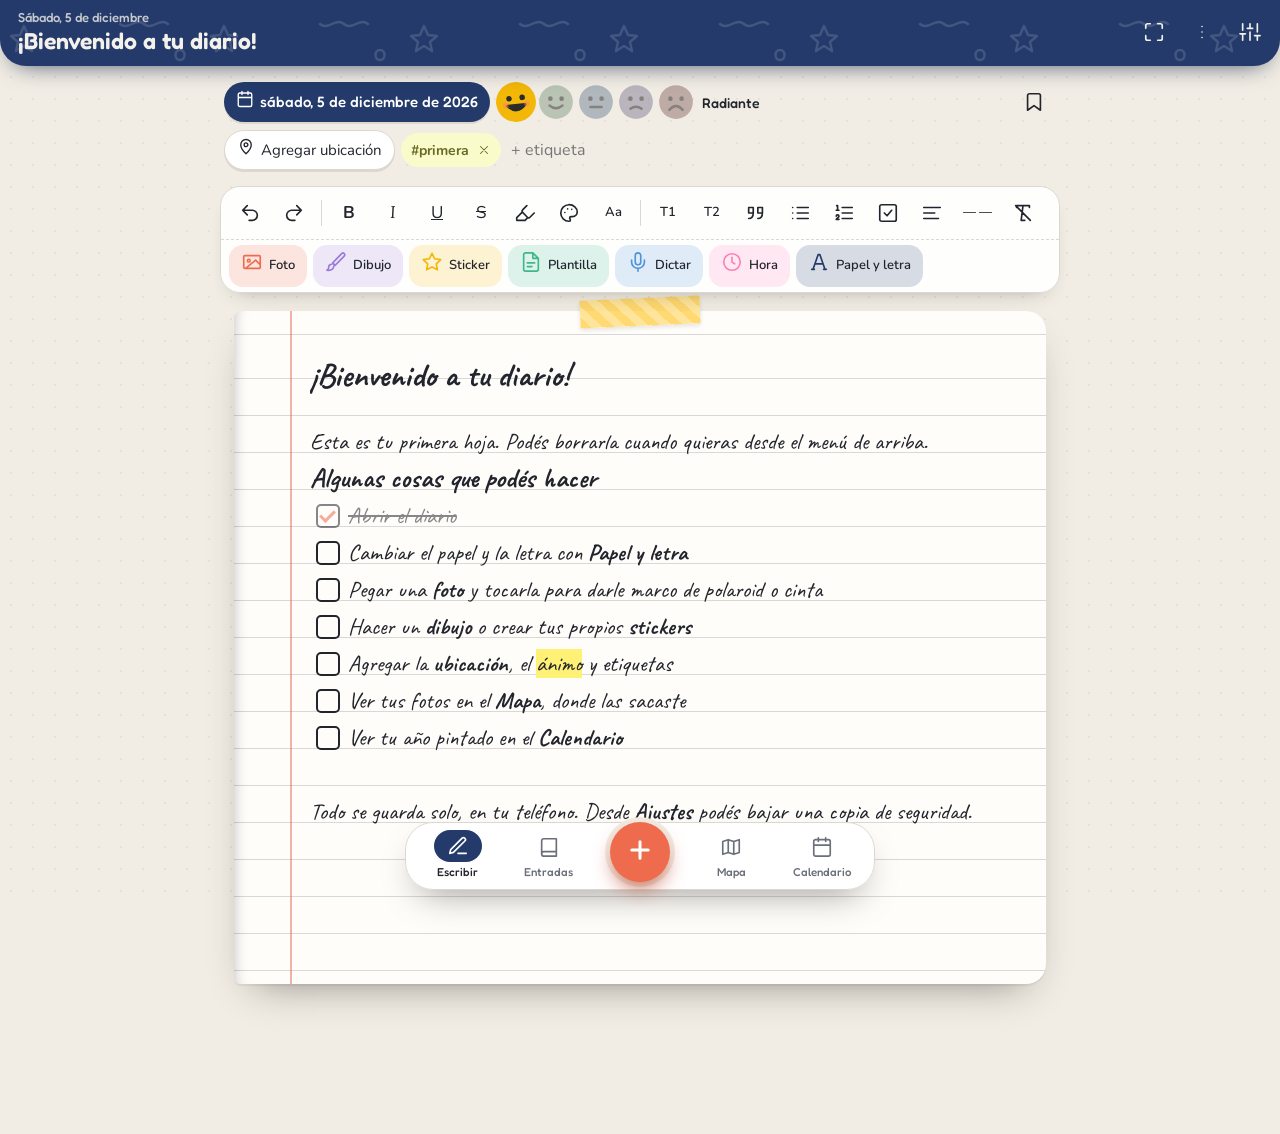
==== commit 5a70038c: "Diario: mapas de OpenStreetMap y títulos con la letra de la hoja Co-Authored-By: Claude Opus 5.5 <no" ====
--- a/diario/index.html
+++ b/diario/index.html
@@ -356,6 +356,10 @@
 .mk.dot b{position:static;font-size:16px;text-shadow:none}
 .mk.dot svg.i{width:20px;height:20px}
 .leaflet-container{font-family:'Nunito',sans-serif}
+.leaflet-tile-pane{filter:saturate(.7) contrast(.95) brightness(1.04)}
+:root[data-theme=dark] .leaflet-tile-pane{filter:invert(.92) hue-rotate(180deg) saturate(.55) brightness(.95)}
+@media(prefers-color-scheme:dark){:root:not([data-theme=light]) .leaflet-tile-pane{filter:invert(.92) hue-rotate(180deg) saturate(.55) brightness(.95)}}
+.edc h2,.edc h3{font-family:inherit}
 .pgrid{display:grid;grid-template-columns:repeat(3,minmax(0,1fr));gap:6px}
 .pgrid button{aspect-ratio:1;border-radius:12px;overflow:hidden;padding:0}
 .pgrid img{width:100%;height:100%;object-fit:cover;display:block}
@@ -1033,8 +1037,7 @@
 let lmap=null,mlayer=null,mItems=[],firstFit=true,pkMap=null,pkCb=null,meDot=null;
 const itemCache=new Map();
 async function ensureLeaflet(){await loadCSS(LCSS);await loadJS(LJS)}
-const tileURL=()=>darkUI()?'https://{s}.basemaps.cartocdn.com/dark_all/{z}/{x}/{y}{r}.png':'https://{s}.basemaps.cartocdn.com/rastertiles/voyager/{z}/{x}/{y}{r}.png';
-const addTiles=m=>L.tileLayer(tileURL(),{subdomains:'abcd',maxZoom:20,attribution:'© OpenStreetMap · © CARTO'}).addTo(m);
+const addTiles=m=>L.tileLayer('https://tile.openstreetmap.org/{z}/{x}/{y}.png',{maxZoom:19,attribution:'© colaboradores de <a href="https://www.openstreetmap.org/copyright" target="_blank" rel="noopener">OpenStreetMap</a>'}).addTo(m);
 function collectItems(){const out=[];for(const e of entries){if(isBlank(e))continue;
   let c=itemCache.get(e.id);if(!c||c.u!==e.updated||c.h!==e.html.length){const d=new DOMParser().parseFromString('<body>'+e.html+'</body>','text/html');const ps=[];
    d.querySelectorAll('figure.ph[data-lat]').forEach(f=>{const lat=+f.dataset.lat,lon=+f.dataset.lon;if(!isFinite(lat)||!isFinite(lon))return;const img=f.querySelector('img');const th=f.dataset.thumb||(img&&img.getAttribute('src'))||'';if(!th.startsWith('data:image/'))return;ps.push({lat,lon,thumb:th,place:f.dataset.place||'',pid:f.dataset.pid||''})});
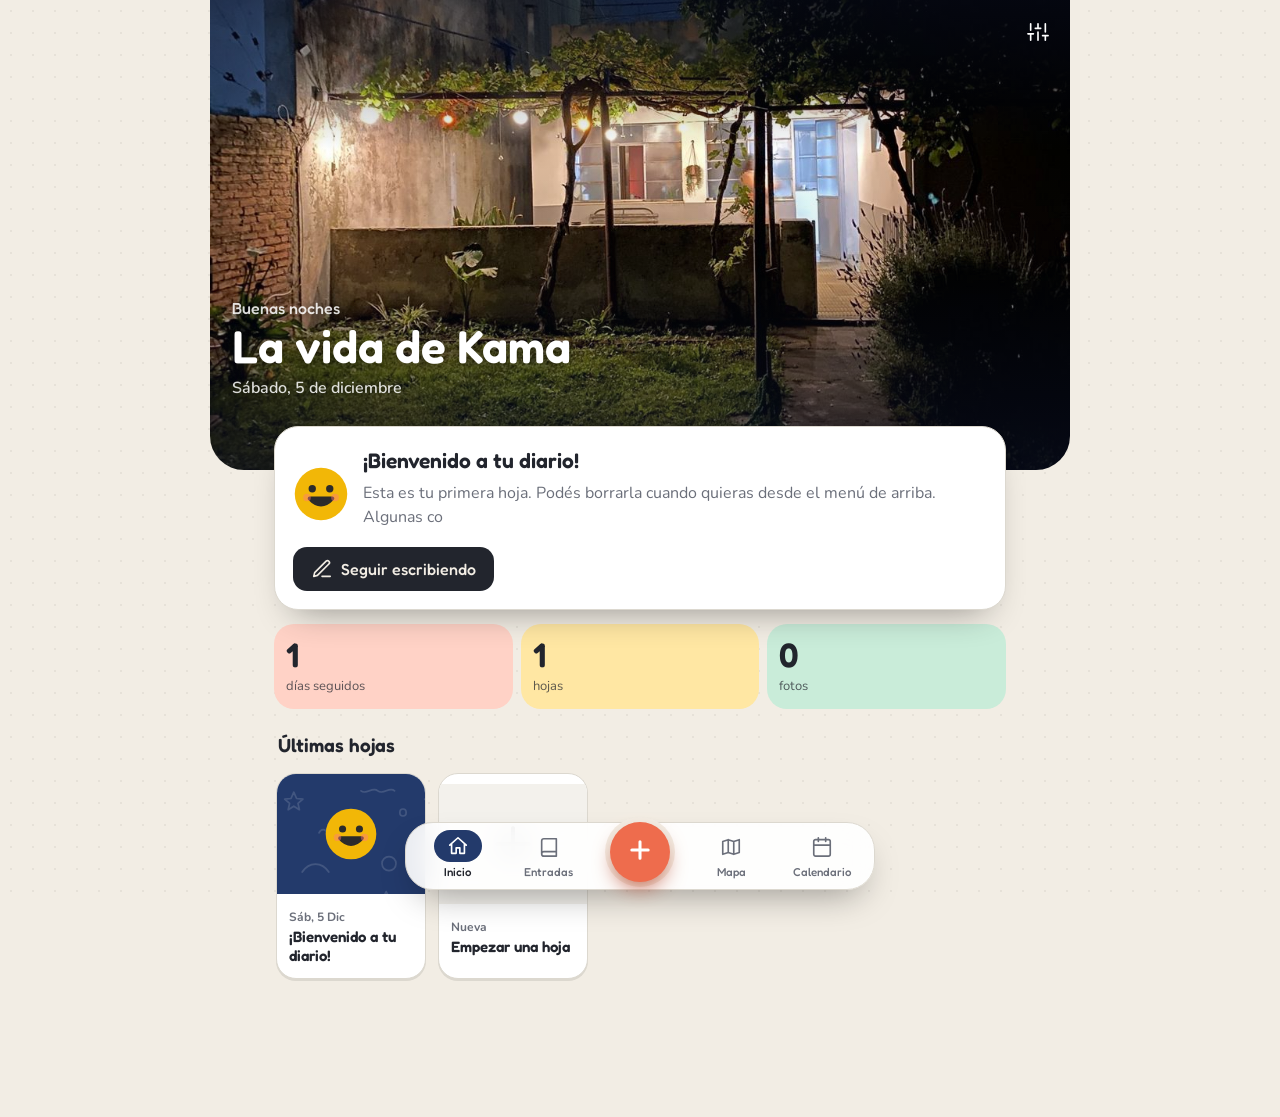
==== commit 2188fa2a: "Diario: pantalla de inicio con portada y clave de acceso - Inicio con foto de portada, saludo, ánimo" ====
--- a/diario/index.html
+++ b/diario/index.html
@@ -356,6 +356,8 @@
 .mk.dot b{position:static;font-size:16px;text-shadow:none}
 .mk.dot svg.i{width:20px;height:20px}
 .leaflet-container{font-family:'Nunito',sans-serif}
+.mapbox .leaflet-bottom{bottom:calc(92px + var(--safe-b))}
+.leaflet-control-attribution{border-radius:8px 0 0 8px;font-size:10px}
 .leaflet-tile-pane{filter:saturate(.7) contrast(.95) brightness(1.04)}
 :root[data-theme=dark] .leaflet-tile-pane{filter:invert(.92) hue-rotate(180deg) saturate(.55) brightness(.95)}
 @media(prefers-color-scheme:dark){:root:not([data-theme=light]) .leaflet-tile-pane{filter:invert(.92) hue-rotate(180deg) saturate(.55) brightness(.95)}}
@@ -373,6 +375,98 @@
 body.focus .tb{display:none}
 @media(prefers-reduced-motion:reduce){.tabs .fab:active{transform:none}}
 
+
+/* ===== fotos libres ===== */
+.edc{position:relative}
+.ph.free,.stk.free{position:absolute;left:var(--x,0);top:var(--y,0);margin:0;z-index:var(--z,3);float:none}
+.ph.free{width:var(--w,45%)}
+.stk.free{height:var(--h,72px)}
+.stk{user-select:none;-webkit-user-drag:none}
+.ph.sel,.stk.sel{touch-action:none;cursor:grab;outline:none}
+.ph.sel:active,.stk.sel:active{cursor:grabbing}
+.hdl{position:absolute;z-index:15;pointer-events:none;border:2px dashed var(--accent);border-radius:6px}
+.hdl span{position:absolute;width:30px;height:30px;border-radius:50%;pointer-events:auto;touch-action:none;display:grid;place-items:center}
+.hdl span::after{content:"";width:18px;height:18px;border-radius:50%;background:#fff;border:3px solid var(--accent);box-shadow:0 2px 6px rgba(0,0,0,.3)}
+.hdl .hsz{right:-16px;bottom:-16px;cursor:nwse-resize}
+.hdl .hrot{left:50%;top:-44px;margin-left:-15px;cursor:grab}
+.hdl .hrot::after{background:var(--accent);border-color:#fff}
+.hdl .hrot::before{content:"";position:absolute;left:50%;top:28px;width:2px;height:14px;background:var(--accent)}
+
+
+/* ===== inicio ===== */
+body.booting #app,body.booting .tabs{visibility:hidden}
+body.onhome .top{display:none}
+.hero{position:relative;background:var(--cover) url("data:image/svg+xml,%3Csvg xmlns='http://www.w3.org/2000/svg' width='200' height='200' fill='none' stroke='white' stroke-opacity='.14' stroke-width='2.4' stroke-linecap='round' stroke-linejoin='round'%3E%3Cpath d='M24 26l4 9 9 1-7 6 2 9-8-5-8 5 2-9-7-6 9-1z'/%3E%3Cpath d='M120 24c8 7 16-7 24 0s16-7 24 0'/%3E%3Ccircle cx='160' cy='128' r='10'/%3E%3Cpath d='M36 140c10-15 28-15 38 0'/%3E%3Cpath d='M104 92l10 10M114 92l-10 10'/%3E%3Cpath d='M60 84c3-6 9-6 12 0'/%3E%3Cpath d='M150 180l6-12 6 12'/%3E%3Cpath d='M10 186c6-6 12 6 18 0s12 6 18 0'/%3E%3Cpath d='M180 60c-6 0-6-10 0-10s6 10 0 10'/%3E%3C/svg%3E") 0 0/200px 200px;color:#fff;padding:calc(22px + var(--safe-t)) 22px 64px;border-radius:0 0 34px 34px;overflow:hidden;min-height:250px}
+.hero small{font:500 16px 'Fredoka',sans-serif;opacity:.85}
+.hero h2{font:600 clamp(34px,10vw,46px)/1.05 'Fredoka',sans-serif;margin:4px 0 6px;max-width:70%;text-wrap:balance}
+.hero p{margin:0;opacity:.85;font-weight:600}
+.hero p::first-letter{text-transform:uppercase}
+.herobtns{position:absolute;right:10px;top:calc(10px + var(--safe-t));display:flex;gap:2px;z-index:2}
+.herostk{position:absolute;right:-6px;bottom:22px;width:130px;transform:rotate(10deg);filter:drop-shadow(0 8px 10px rgba(0,0,0,.25))}
+.hbody{padding:0 14px;max-width:760px;margin:0 auto}
+.today{position:relative;margin-top:-44px;background:var(--ui);border-radius:24px;padding:18px;box-shadow:0 18px 36px -20px rgba(0,0,0,.45);border:1px solid var(--line)}
+.today h3{margin:0 0 4px;font-size:21px}
+.today p{margin:0 0 14px;color:var(--mute)}
+.bigfaces{display:flex;justify-content:space-between;gap:6px}
+.bigfaces button{flex:1;display:grid;justify-items:center;gap:4px;font:500 12px 'Fredoka',sans-serif;color:var(--mute);padding:4px 0;border-radius:14px}
+.bigfaces button:hover{background:var(--ui2)}
+.bigfaces svg{width:48px;height:48px;transition:transform .2s cubic-bezier(.3,1.6,.5,1)}
+.bigfaces button:active svg{transform:scale(1.2) rotate(-8deg)}
+.todayrow{display:flex;gap:14px;align-items:center}
+.todayrow .fc{width:56px;height:56px;flex:none}
+.todayrow .fc svg{width:100%;height:100%}
+.today .btn{margin-top:4px}
+.hsec{font-size:19px;margin:22px 4px 10px}
+.memory{display:grid;grid-template-columns:92px minmax(0,1fr);gap:14px;align-items:center;width:100%;text-align:left;margin-top:14px;padding:12px;border-radius:22px;background:color-mix(in srgb,var(--sun) 35%,var(--ui));border:1px solid var(--line)}
+.memory img,.memory .ph0{width:92px;height:92px;border-radius:6px;border:5px solid #fff;border-bottom-width:14px;object-fit:cover;transform:rotate(-4deg);box-shadow:0 6px 12px -6px rgba(0,0,0,.5);background:var(--cover)}
+.memory small{font:600 13px 'Fredoka',sans-serif;color:var(--accent);display:block}
+.memory b{font:600 18px 'Fredoka',sans-serif;display:block;white-space:nowrap;overflow:hidden;text-overflow:ellipsis}
+.memory span{color:var(--mute);font-size:14px;display:-webkit-box;-webkit-line-clamp:2;-webkit-box-orient:vertical;overflow:hidden}
+.recent{display:flex;gap:12px;overflow-x:auto;scroll-snap-type:x mandatory;padding:4px 2px 18px;scrollbar-width:none}
+.recent::-webkit-scrollbar{display:none}
+.rc{flex:none;width:150px;scroll-snap-align:start;text-align:left;background:var(--ui);border:1px solid var(--line);border-radius:20px;overflow:hidden;padding:0;box-shadow:0 2px 0 var(--line)}
+.rc .cv{height:120px;background:var(--cover) url("data:image/svg+xml,%3Csvg xmlns='http://www.w3.org/2000/svg' width='200' height='200' fill='none' stroke='white' stroke-opacity='.14' stroke-width='2.4' stroke-linecap='round' stroke-linejoin='round'%3E%3Cpath d='M24 26l4 9 9 1-7 6 2 9-8-5-8 5 2-9-7-6 9-1z'/%3E%3Cpath d='M120 24c8 7 16-7 24 0s16-7 24 0'/%3E%3Ccircle cx='160' cy='128' r='10'/%3E%3Cpath d='M36 140c10-15 28-15 38 0'/%3E%3Cpath d='M104 92l10 10M114 92l-10 10'/%3E%3Cpath d='M60 84c3-6 9-6 12 0'/%3E%3Cpath d='M150 180l6-12 6 12'/%3E%3Cpath d='M10 186c6-6 12 6 18 0s12 6 18 0'/%3E%3Cpath d='M180 60c-6 0-6-10 0-10s6 10 0 10'/%3E%3C/svg%3E") 0 0/140px 140px;display:grid;place-items:center}
+.rc .cv img{width:100%;height:100%;object-fit:cover}
+.rc .cv svg{width:54px;height:54px}
+.rc div.t2{padding:10px 12px 12px}
+.rc small{color:var(--mute);font-size:12px;font-weight:700;text-transform:capitalize}
+.rc b{display:block;font:600 15px/1.25 'Fredoka',sans-serif;display:-webkit-box;-webkit-line-clamp:2;-webkit-box-orient:vertical;overflow:hidden}
+.rc.new .cv{background:var(--ui2)}
+.namein{width:100%;min-height:48px;border:1px solid var(--line);border-radius:14px;background:var(--ui2);padding:0 14px;font:500 17px 'Fredoka',sans-serif}
+.set h4{margin:16px 0 8px;font-size:14px;color:var(--mute)}
+
+/* ===== bloqueo ===== */
+.lock{position:fixed;inset:0;z-index:200;background:var(--cover) url("data:image/svg+xml,%3Csvg xmlns='http://www.w3.org/2000/svg' width='200' height='200' fill='none' stroke='white' stroke-opacity='.14' stroke-width='2.4' stroke-linecap='round' stroke-linejoin='round'%3E%3Cpath d='M24 26l4 9 9 1-7 6 2 9-8-5-8 5 2-9-7-6 9-1z'/%3E%3Cpath d='M120 24c8 7 16-7 24 0s16-7 24 0'/%3E%3Ccircle cx='160' cy='128' r='10'/%3E%3Cpath d='M36 140c10-15 28-15 38 0'/%3E%3Cpath d='M104 92l10 10M114 92l-10 10'/%3E%3Cpath d='M60 84c3-6 9-6 12 0'/%3E%3Cpath d='M150 180l6-12 6 12'/%3E%3Cpath d='M10 186c6-6 12 6 18 0s12 6 18 0'/%3E%3Cpath d='M180 60c-6 0-6-10 0-10s6 10 0 10'/%3E%3C/svg%3E") 0 0/200px 200px;color:#fff;display:grid;place-items:center;padding:calc(20px + var(--safe-t)) 20px calc(20px + var(--safe-b));overflow:auto}
+.lock[hidden]{display:none}
+.lockin{width:min(320px,100%);display:grid;justify-items:center;text-align:center}
+.lkicon{width:64px;height:64px;border-radius:22px;background:#ffffff22;display:grid;place-items:center;margin-bottom:12px}
+.lkicon svg.i{width:30px;height:30px}
+.lock h2{font-size:28px;margin:0}
+.lock p{margin:6px 0 18px;opacity:.85;min-height:1.5em}
+.dots{display:flex;gap:16px;margin-bottom:28px}
+.dots i{width:16px;height:16px;border-radius:50%;border:2px solid #fff;transition:background .15s,transform .15s}
+.dots i.on{background:#fff;transform:scale(1.1)}
+.dots.shake{animation:shake .4s}
+@keyframes shake{20%,60%{transform:translateX(-10px)}40%,80%{transform:translateX(10px)}}
+.keys{display:grid;grid-template-columns:repeat(3,76px);gap:16px 22px}
+.keys button{width:76px;height:76px;border-radius:50%;background:#ffffff1f;color:#fff;font:500 30px 'Fredoka',sans-serif;display:grid;place-items:center;transition:background .1s}
+.keys button:active{background:#ffffff55}
+.keys .kf{background:none}
+.keys .kf svg.i{width:28px;height:28px}
+.keys .kf[hidden]{display:grid!important;visibility:hidden}
+.lkfoot{display:flex;gap:18px;margin-top:22px}
+.lklink{color:#fff;opacity:.8;font-weight:700;min-height:44px;text-decoration:underline;text-underline-offset:3px}
+.lkreset{margin-top:18px;display:grid;gap:10px;justify-items:center}
+.lkreset p{font-size:14px}
+
+
+/* ===== portada con foto ===== */
+.hasphoto .hero{background:linear-gradient(180deg,rgba(8,12,28,.55) 0%,rgba(8,12,28,0) 32%,rgba(8,12,28,.1) 58%,rgba(8,12,28,.75) 100%),var(--heroimg) center 62%/cover;min-height:min(62vh,470px);display:flex;flex-direction:column;justify-content:flex-end;padding-bottom:70px}
+.hasphoto .herostk{display:none}
+.hasphoto .hero h2{text-shadow:0 2px 16px rgba(0,0,0,.55);max-width:100%}
+.hasphoto .hero small,.hasphoto .hero p{text-shadow:0 1px 8px rgba(0,0,0,.6)}
+.hasphoto .lock{background:linear-gradient(rgba(8,12,28,.5),rgba(8,12,28,.82)),var(--heroimg) center 62%/cover}
+
 @media(min-width:700px){.sheet{margin:18px 24px 30px;padding-left:40px;padding-right:40px}.sheet[data-paper=lined]{padding-left:76px}.sheet[data-paper=lined]::before{left:56px}.pad{padding:22px 24px}}
 @media(max-width:420px){.moodname{display:none}.stats b{font-size:24px}}
 @media(prefers-reduced-motion:reduce){*{transition:none!important;animation:none!important}}
@@ -384,7 +478,7 @@
 }
 </style>
 </head>
-<body>
+<body class="booting">
 <div id="app">
 <header class="top">
   <div class="tt"><small id="topKick">Súper Diario</small><h1 id="topTitle">Súper Diario</h1></div>
@@ -395,6 +489,23 @@
 </header>
 
 <main>
+<section class="view" id="vHome">
+  <div class="hero">
+    <div class="herobtns"><button class="ib" id="hLock" aria-label="Bloquear ahora" data-ic="lock" hidden></button><button class="ib" id="hSet" aria-label="Ajustes" data-ic="sliders"></button></div>
+    <small id="hGreet"></small>
+    <h2 id="hName">Súper Diario</h2>
+    <p id="hDate"></p>
+    <img class="herostk" id="hStk" alt="">
+  </div>
+  <div class="hbody">
+    <div class="today" id="hToday"></div>
+    <div class="stats" id="hStats"></div>
+    <div id="hMemory"></div>
+    <h3 class="hsec">Últimas hojas</h3>
+    <div class="recent" id="hRecent"></div>
+  </div>
+</section>
+
 <section class="view" id="vWrite">
   <div class="meta">
     <button class="chip" id="mDate"><span data-ic="cal"></span><span id="mDateTxt"></span></button>
@@ -445,6 +556,7 @@
     <span class="ribbon"></span>
     <textarea id="title" rows="1" placeholder="Título del día" autocomplete="off"></textarea>
     <div id="ed" class="edc" contenteditable="true" spellcheck="true" data-ph="Querido diario…"></div>
+    <div class="hdl" id="hdl" hidden><span class="hrot" data-h="rot" aria-label="Girar"></span><span class="hsz" data-h="size" aria-label="Cambiar tamaño"></span></div>
   </article>
 </section>
 
@@ -471,7 +583,12 @@
 
 <section class="view pad" id="vSet">
   <div class="set"><h3>Tema</h3><p>Claro, oscuro o según el teléfono.</p><div class="opts" id="themeOpts"></div></div>
-  <div class="set"><h3>Color de la tapa</h3><p>El color de tu diario.</p><div class="opts" id="coverOpts"></div></div>
+  <div class="set"><h3>Tapa</h3><p>El nombre y el color de tu diario.</p>
+    <input class="namein" id="nameIn" maxlength="40" placeholder="Súper Diario" aria-label="Nombre del diario">
+    <div class="row" style="margin-top:12px"><label class="btn ghost"><span data-ic="photo"></span>Cambiar foto de portada<input type="file" id="coverPhotoIn" accept="image/*" hidden></label><button class="btn ghost" id="bDefPhoto">Foto original</button><button class="btn ghost" id="bNoPhoto">Sin foto</button></div>
+    <div class="opts" id="coverOpts" style="margin-top:12px"></div></div>
+  <div class="set"><h3>Clave</h3><p id="lockTxt"></p><div class="row" id="lockBtns"></div>
+    <div id="lockMore"><h4>Bloquear de nuevo</h4><div class="opts" id="lockAfter"></div></div></div>
   <div class="set"><h3>Hoja predeterminada</h3><p>Papel, letra y tinta con que arranca cada entrada nueva.</p><button class="btn ghost" id="bDefLook"><span data-ic="type"></span>Elegir</button></div>
   <div class="set"><h3>Pantalla de inicio</h3><p id="installTxt">Instalá el diario como una app más.</p><button class="btn" id="bInstall" hidden><span data-ic="download"></span>Instalar</button></div>
   <div class="set"><h3>Copia de seguridad</h3><p>Todo se guarda en este teléfono. Bajá una copia de vez en cuando para no perder nada.</p>
@@ -483,7 +600,7 @@
 </main>
 
 <nav class="tabs">
-  <button data-v="vWrite"><span class="bub" data-ic="pen"></span>Escribir</button>
+  <button data-v="vHome"><span class="bub" data-ic="home"></span>Inicio</button>
   <button data-v="vList"><span class="bub" data-ic="book"></span>Entradas</button>
   <button class="fab" id="bFab" aria-label="Nueva entrada"><span data-ic="plus"></span></button>
   <button data-v="vMap"><span class="bub" data-ic="map"></span>Mapa</button>
@@ -567,6 +684,23 @@
     <div class="tbrow" id="dColors"></div>
   </div>
 </section>
+
+<div class="lock" id="lock" hidden>
+  <div class="lockin">
+    <div class="lkicon" data-ic="lock"></div>
+    <h2 id="lkName">Súper Diario</h2>
+    <p id="lkMsg">Ingresá tu clave</p>
+    <div class="dots" id="lkDots"><i></i><i></i><i></i><i></i></div>
+    <div class="keys" id="lkPad">
+      <button data-d="1">1</button><button data-d="2">2</button><button data-d="3">3</button>
+      <button data-d="4">4</button><button data-d="5">5</button><button data-d="6">6</button>
+      <button data-d="7">7</button><button data-d="8">8</button><button data-d="9">9</button>
+      <button data-k="bio" id="lkBio" aria-label="Face ID o huella" class="kf" data-ic="finger"></button><button data-d="0">0</button><button data-k="del" aria-label="Borrar" class="kf" data-ic="back"></button>
+    </div>
+    <div class="lkfoot"><button class="lklink" id="lkForgot">¿Olvidaste la clave?</button><button class="lklink" id="lkCancel" hidden>Cancelar</button></div>
+    <div class="lkreset" id="lkReset" hidden><p>La clave no se puede recuperar. La única salida es borrar todo el diario de este teléfono (si bajaste una copia, la podés restaurar después).</p><button class="btn warn" id="lkWipe">Borrar todo el diario</button><button class="lklink" id="lkBack">Volver</button></div>
+  </div>
+</div>
 
 <div class="toast" id="toast"></div>
 <div id="print"></div>
@@ -599,7 +733,7 @@
 print:'M6 9V2h12v7M6 18H4a2 2 0 0 1-2-2v-5a2 2 0 0 1 2-2h16a2 2 0 0 1 2 2v5a2 2 0 0 1-2 2h-2M6 14h12v8H6z',
 x:'M18 6 6 18M6 6l12 12',eraser:'M20 20H9l-5-5a2 2 0 0 1 0-2.8L13.2 3a2 2 0 0 1 2.8 0l4 4a2 2 0 0 1 0 2.8L11 19M8 11l6 6',
 left:'M15 18l-6-6 6-6',right:'M9 18l6-6-6-6',rotate:'M21 12a9 9 0 1 1-3-6.7L21 8M21 3v5h-5',map:'M9 4 3 6v14l6-2 6 2 6-2V4l-6 2zM9 4v14M15 6v14',
-locate:'M3 11l18-8-8 18-2-8z',refresh:'M21 12a9 9 0 0 1-15.5 6.3L3 16M3 21v-5h5M3 12a9 9 0 0 1 15.5-6.3L21 8M21 3v5h-5'};
+locate:'M3 11l18-8-8 18-2-8z',home:'M3 11l9-8 9 8M5 9.5V20h5v-6h4v6h5V9.5',lock:'M6 11h12a1 1 0 0 1 1 1v8a1 1 0 0 1-1 1H6a1 1 0 0 1-1-1v-8a1 1 0 0 1 1-1zM8 11V7a4 4 0 0 1 8 0v4M12 15v2',finger:'M7 4.5A9 9 0 0 1 21 12M3.5 9A9 9 0 0 0 3 12M12 7a5 5 0 0 1 5 5c0 3-.5 5.5-1.5 7.5M7 12a5 5 0 0 1 2-4M7 12c0 3 1 5.5 2.5 7.5M12 11v1c0 3.5-.7 6.5-2 8.5',back:'M21 5H9l-7 7 7 7h12a1 1 0 0 0 1-1V6a1 1 0 0 0-1-1zM17 9l-6 6M11 9l6 6',refresh:'M21 12a9 9 0 0 1-15.5 6.3L3 16M3 21v-5h5M3 12a9 9 0 0 1 15.5-6.3L21 8M21 3v5h-5'};
 const ic=n=>`<svg class="i" viewBox="0 0 24 24" aria-hidden="true"><path d="${IC[n]}"/></svg>`;
 const fillIcons=root=>root.querySelectorAll('[data-ic]').forEach(el=>{el.insertAdjacentHTML('afterbegin',ic(el.dataset.ic));el.removeAttribute('data-ic')});
 fillIcons(document);
@@ -619,7 +753,7 @@
   d.querySelectorAll('script,iframe,object,embed,link,meta,style,form,input,button').forEach(n=>n.remove());
   d.body.querySelectorAll('*').forEach(n=>{[...n.attributes].forEach(a=>{const v=a.value.trim().toLowerCase();if(a.name.startsWith('on')||((a.name==='href'||a.name==='src')&&v.startsWith('javascript:')))n.removeAttribute(a.name)})});
   return d.body.innerHTML};
-const plain=html=>new DOMParser().parseFromString('<body>'+(html||'')+'</body>','text/html').body.textContent.replace(/\s+/g,' ').trim();
+const plain=html=>new DOMParser().parseFromString('<body>'+(html||'').replace(/<(\/p|\/div|\/h[1-6]|\/li|\/blockquote|br)/gi,' <$1')+'</body>','text/html').body.textContent.replace(/\s+/g,' ').trim();
 const firstImg=html=>{const m=/<img[^>]+src="(data:image\/[^"]+)"/.exec(html||'');return m?m[1]:''};
 
 /* ---------- catálogos ---------- */
@@ -671,7 +805,7 @@
  put(s,v,k){return this.run(s,'readwrite',o=>k!==undefined?o.put(v,k):o.put(v))},del(s,k){return this.run(s,'readwrite',o=>o.delete(k))}};
 
 /* ---------- estado ---------- */
-let entries=[],stickers=[],cur=null,prefs={cover:'tinta',theme:'auto',font:'caveat',paper:'lined',pc:'auto',ink:'auto',scale:1};
+let entries=[],stickers=[],cur=null,prefs={name:'La vida de Kama',photo:'default',cover:'tinta',theme:'auto',font:'caveat',paper:'lined',pc:'auto',ink:'auto',scale:1};
 let lookTarget='entry';
 const ed=$('#ed'),sheet=$('#sheet'),titleIn=$('#title');
 const byId=id=>entries.find(e=>e.id===id);
@@ -693,7 +827,7 @@
 
 /* ---------- abrir entrada ---------- */
 async function openEntry(e){if(cur&&cur!==e)await leaveCurrent();cur=e;
- titleIn.value=e.title;ed.innerHTML=sanitize(e.html);fixFigs();applyLook();requestAnimationFrame(fitTitle);renderMeta();deselect();
+ titleIn.value=e.title;ed.innerHTML=sanitize(e.html);fixFigs();applyLook();requestAnimationFrame(growEd);requestAnimationFrame(fitTitle);renderMeta();deselect();
  $('#saveState').textContent='';show('vWrite');window.scrollTo(0,0)}
 function applyLook(){const e=cur;if(!e)return;const f=FONTS.find(x=>x.k===e.font)||FONTS[0];
  const fs=+(f.s*(e.scale||1)).toFixed(1);const lh=Math.round(fs*1.62);
@@ -712,7 +846,7 @@
  $('#mLocTxt').textContent=e.loc?e.loc.name:'Agregar ubicación';
  $('#tagList').innerHTML=e.tags.map((t,i)=>`<span class="tag" style="--h:${hue(t)}">#${esc(t)}<button data-i="${i}" aria-label="Quitar etiqueta ${esc(t)}">${ic('x')}</button></span>`).join('')}
 
-const fitTitle=()=>{titleIn.style.height='auto';titleIn.style.height=titleIn.scrollHeight+'px'};
+const fitTitle=()=>{if(!titleIn.offsetParent)return;titleIn.style.height='auto';titleIn.style.height=titleIn.scrollHeight+'px'};
 titleIn.addEventListener('input',()=>{fitTitle();$('#topTitle').textContent=titleIn.value||'Hoja nueva';changed()});
 titleIn.addEventListener('keydown',e=>{if(e.key==='Enter'){e.preventDefault();ed.focus()}});
 ed.addEventListener('input',changed);
@@ -830,17 +964,17 @@
 function loadCSS(href){return loaded[href]||(loaded[href]=new Promise(res=>{const l=document.createElement('link');l.rel='stylesheet';l.href=href;l.onload=res;l.onerror=()=>{delete loaded[href];res()};document.head.appendChild(l)}))}
 async function readGPS(f){try{await loadJS(EXIFR);const g=await window.exifr.gps(f);if(g&&isFinite(g.latitude)&&isFinite(g.longitude)&&(g.latitude||g.longitude))return{lat:+g.latitude.toFixed(5),lon:+g.longitude.toFixed(5)}}catch{}return null}
 $('#photoIn').onchange=async e=>{const files=[...e.target.files];e.target.value='';if(!files.length)return;toast(files.length>1?'Pegando fotos…':'Pegando foto…');let noLoc=0;const t=cur;
- for(const f of files){try{const [{url,thumb},gps]=await Promise.all([shrink(f,1400,.82),readGPS(f)]);const r=(Math.random()*4-2).toFixed(1),pid=uid();
+ for(const f of files){try{const [{url,thumb,portrait},gps]=await Promise.all([shrink(f,1400,.82),readGPS(f)]);const r=(Math.random()*4-2).toFixed(1),pid=uid();
    let ll=gps;if(!ll&&t.loc)ll={lat:t.loc.lat,lon:t.loc.lon,name:t.loc.name};if(!ll)noLoc++;
    const at=ll?` data-lat="${ll.lat}" data-lon="${ll.lon}" data-place="${esc(ll.name||'')}"`:'';
-   insertHTML(`<figure class="ph polaroid m" data-pid="${pid}"${at} data-thumb="${thumb}" contenteditable="false" style="--r:${r}deg"><img src="${url}" alt=""><figcaption contenteditable="true" data-ph="Escribí algo…"></figcaption></figure><p><br></p>`);
+   insertHTML(`<figure class="ph polaroid m" data-pid="${pid}"${at} data-thumb="${thumb}" contenteditable="false" style="--r:${r}deg;--w:${portrait?'45%':'70%'}"><img src="${url}" alt=""><figcaption contenteditable="true" data-ph="Escribí algo…"></figcaption></figure><p><br></p>`);
    if(gps){if(!t.loc)setEntryLoc(t,gps);reverseGeocode(gps.lat,gps.lon).then(n=>{const fig=ed.querySelector(`[data-pid="${pid}"]`);if(n&&fig){fig.dataset.place=n;changed()}})}
   }catch{toast('No se pudo leer una imagen')}}
  if(noLoc)setTimeout(()=>toast(noLoc>1?'Esas fotos no traen ubicación: tocá cada una → Lugar':'Esa foto no trae ubicación: tocala → Lugar'),1200)};
 function squareThumb(src,w,h){const sz=Math.min(w,h),c=document.createElement('canvas');c.width=c.height=220;c.getContext('2d').drawImage(src,(w-sz)/2,(h-sz)/2,sz,sz,0,0,220,220);return c.toDataURL('image/jpeg',.72)}
 const thumbFromImg=img=>{try{return squareThumb(img,img.naturalWidth,img.naturalHeight)}catch{return ''}};
 function shrink(file,max,q){return new Promise((res,rej)=>{const img=new Image();const u=URL.createObjectURL(file);img.onload=()=>{let{width:w,height:h}=img;const k=Math.min(1,max/Math.max(w,h));
- const c=document.createElement('canvas');c.width=Math.round(w*k);c.height=Math.round(h*k);c.getContext('2d').drawImage(img,0,0,c.width,c.height);const thumb=squareThumb(img,w,h);URL.revokeObjectURL(u);res({url:c.toDataURL('image/jpeg',q),thumb})};img.onerror=()=>{URL.revokeObjectURL(u);rej()};img.src=u})}
+ const c=document.createElement('canvas');c.width=Math.round(w*k);c.height=Math.round(h*k);c.getContext('2d').drawImage(img,0,0,c.width,c.height);const thumb=squareThumb(img,w,h);URL.revokeObjectURL(u);res({url:c.toDataURL('image/jpeg',q),thumb,portrait:h>w*1.1})};img.onerror=()=>{URL.revokeObjectURL(u);rej()};img.src=u})}
 async function setPhotoLoc(fig,ll){const lat=+(+ll.lat).toFixed(5),lon=+(+ll.lon).toFixed(5);if(!fig.dataset.pid)fig.dataset.pid=uid();
  if(!fig.dataset.thumb){const img=fig.querySelector('img');if(img)fig.dataset.thumb=thumbFromImg(img)}
  fig.dataset.lat=lat;fig.dataset.lon=lon;fig.dataset.place=ll.name||'';changed();if(selEl===fig)renderBar();toast('Foto ubicada en el mapa');
@@ -849,13 +983,44 @@
 
 /* barra para imágenes y stickers */
 let selEl=null;const bar=$('#imgBar');
-function select(el){deselect();selEl=el;el.classList.add('sel');renderBar();bar.classList.add('on')}
-function deselect(){if(selEl)selEl.classList.remove('sel');selEl=null;bar.classList.remove('on')}
+let hintShown=false;
+function select(el){if(selEl===el){renderHdl();return}deselect();selEl=el;el.classList.add('sel');renderBar();bar.classList.add('on');renderHdl();
+ if(!hintShown){hintShown=true;toast('Arrastrala para moverla · la manija de abajo cambia el tamaño y la de arriba la gira')}}
+function deselect(){if(selEl)selEl.classList.remove('sel');selEl=null;bar.classList.remove('on');$('#hdl').hidden=true}
+const hdl=$('#hdl');
+function renderHdl(){const el=selEl;if(!el||!el.isConnected){hdl.hidden=true;return}const sr=sheet.getBoundingClientRect(),r=el.getBoundingClientRect();
+ hdl.hidden=false;Object.assign(hdl.style,{left:(r.left-sr.left-4)+'px',top:(r.top-sr.top-4)+'px',width:(r.width+8)+'px',height:(r.height+8)+'px'})}
+window.addEventListener('resize',()=>{renderHdl();growEd()});
+const topZ=()=>Math.min(13,Math.max(3,...[...ed.querySelectorAll('.free')].map(f=>+f.style.getPropertyValue('--z')||3)));
+function makeFree(el){if(el.classList.contains('free'))return;const er=ed.getBoundingClientRect(),r=el.getBoundingClientRect();
+ if(el.classList.contains('ph')){const cur=getComputedStyle(el).width;el.style.setProperty('--w',(parseFloat(cur)/er.width*100).toFixed(1)+'%')}
+ else el.style.setProperty('--h',el.offsetHeight+'px');
+ el.classList.remove('fl','fr');el.style.setProperty('--x',((r.left-er.left)/er.width*100).toFixed(2)+'%');el.style.setProperty('--y',Math.round(r.top-er.top)+'px');el.style.setProperty('--z',topZ()+1);el.classList.add('free')}
+function growEd(){let m=0;ed.querySelectorAll('.free').forEach(f=>{m=Math.max(m,f.offsetTop+f.offsetHeight)});ed.style.minHeight=m?`max(50vh,${m+40}px)`:'';renderHdl()}
+/* arrastrar, cambiar tamaño y girar */
+let drag=null;
+function startDrag(e,mode){const el=selEl,er=ed.getBoundingClientRect();e.preventDefault();e.stopPropagation();
+ drag={mode,el,id:e.pointerId,x0:e.clientX,y0:e.clientY,started:mode!=='move',er};
+ if(mode==='size'){drag.w0=el.getBoundingClientRect().width;drag.h0=el.offsetHeight}
+ if(mode==='rot'){const r=el.getBoundingClientRect();drag.cx=r.left+r.width/2;drag.cy=r.top+r.height/2}
+ try{e.target.setPointerCapture(e.pointerId)}catch{}}
+ed.addEventListener('pointerdown',e=>{const el=e.target.closest('.ph,.stk');if(!el||el!==selEl||e.target.closest('figcaption'))return;startDrag(e,'move')});
+hdl.addEventListener('pointerdown',e=>{const h=e.target.closest('[data-h]');if(h&&selEl)startDrag(e,h.dataset.h)});
+document.addEventListener('pointermove',e=>{if(!drag||e.pointerId!==drag.id)return;const d=drag,el=d.el,dx=e.clientX-d.x0,dy=e.clientY-d.y0;
+ if(d.mode==='move'){if(!d.started){if(Math.hypot(dx,dy)<6)return;d.started=true;makeFree(el);d.sx=parseFloat(el.style.getPropertyValue('--x'));d.sy=parseFloat(el.style.getPropertyValue('--y'))}
+  const x=Math.min(95,Math.max(-20,d.sx+dx/d.er.width*100)),y=Math.max(-40,d.sy+dy);el.style.setProperty('--x',x.toFixed(2)+'%');el.style.setProperty('--y',Math.round(y)+'px')}
+ if(d.mode==='size'){if(el.classList.contains('stk')){el.style.setProperty('--h',Math.round(Math.min(420,Math.max(24,d.h0+(dx+dy)/2)))+'px')}
+  else{el.classList.remove('s','m','l');el.style.setProperty('--w',Math.min(100,Math.max(22,(d.w0+dx)/d.er.width*100)).toFixed(1)+'%')}}
+ if(d.mode==='rot'){let a=Math.atan2(e.clientY-d.cy,e.clientX-d.cx)*180/Math.PI+90;if(a>180)a-=360;if(Math.abs(a)<4)a=0;el.style.setProperty('--r',Math.round(a)+'deg')}
+ renderHdl()});
+const endDrag=e=>{if(!drag||e.pointerId!==drag.id)return;const moved=drag.started;drag=null;if(moved){growEd();renderBar();changed()}};
+document.addEventListener('pointerup',endDrag);document.addEventListener('pointercancel',endDrag);
 function renderBar(){const el=selEl;if(!el)return;const isStk=el.classList.contains('stk');let h='';
  if(!isStk){h+=[['polaroid','Polaroid'],['tape','Cinta'],['plain','Simple'],['round','Círculo']].map(([k,n])=>`<button class="t${el.classList.contains(k)?' on':''}" data-st="${k}"><small>${n}</small></button>`).join('')+'<span class="sep"></span>';
-  h+=[['s','S'],['m','M'],['l','L']].map(([k,n])=>`<button class="t${el.classList.contains(k)?' on':''}" data-sz="${k}"><small>${n}</small></button>`).join('')+'<span class="sep"></span>';
-  h+=`<button class="t${el.classList.contains('fl')?' on':''}" data-fl="fl" aria-label="Texto a la derecha">${ic('alignL')}</button><button class="t${!el.classList.contains('fl')&&!el.classList.contains('fr')?' on':''}" data-fl="" aria-label="Centrada">${ic('alignC')}</button><button class="t${el.classList.contains('fr')?' on':''}" data-fl="fr" aria-label="Texto a la izquierda">${ic('alignR')}</button><span class="sep"></span>`}
+  h+=[['s','S'],['m','M'],['l','L']].map(([k,n])=>`<button class="t" data-sz="${k}"><small>${n}</small></button>`).join('')+'<span class="sep"></span>';
+  if(!el.classList.contains('free'))h+=`<button class="t${el.classList.contains('fl')?' on':''}" data-fl="fl" aria-label="Texto a la derecha">${ic('alignL')}</button><button class="t${!el.classList.contains('fl')&&!el.classList.contains('fr')?' on':''}" data-fl="" aria-label="Centrada">${ic('alignC')}</button><button class="t${el.classList.contains('fr')?' on':''}" data-fl="fr" aria-label="Texto a la izquierda">${ic('alignR')}</button><span class="sep"></span>`}
  else h+=[['48','S'],['72','M'],['120','L']].map(([k,n])=>`<button class="t" data-h="${k}"><small>${n}</small></button>`).join('')+'<span class="sep"></span>';
+ h+=el.classList.contains('free')?`<button class="t" data-unfree="1"><small>Al texto</small></button><button class="t" data-front="1"><small>Al frente</small></button><span class="sep"></span>`:`<button class="t" data-mkfree="1"><small>Mover libre</small></button><span class="sep"></span>`;
  if(!isStk&&!el.classList.contains('draw'))h+=`<button class="t${el.dataset.lat?' on':''}" data-locb="1">${ic('pin')}<small>Lugar</small></button><span class="sep"></span>`;
  h+=`<button class="t" data-rot="1" aria-label="Girar">${ic('rotate')}</button><button class="t" data-del="1" aria-label="Borrar">${ic('trash')}</button><button class="t" data-x="1" aria-label="Listo">${ic('x')}</button>`;bar.innerHTML=h}
 bar.addEventListener('pointerdown',e=>e.preventDefault());
@@ -868,13 +1033,16 @@
    if(k==='entry')setPhotoLoc(fig,{lat:cur.loc.lat,lon:cur.loc.lon,name:cur.loc.name});
    if(k==='del'){delete fig.dataset.lat;delete fig.dataset.lon;delete fig.dataset.place;changed();renderBar()}});return}
  if(d.st){el.classList.remove('polaroid','tape','plain','round','draw');el.classList.add(d.st)}
- if(d.sz){el.classList.remove('s','m','l');el.classList.add(d.sz)}
+ if(d.sz){el.classList.remove('s','m','l');el.style.setProperty('--w',{s:'32%',m:'55%',l:'100%'}[d.sz])}
+ if(d.mkfree){makeFree(el);growEd()}
+ if(d.unfree){el.classList.remove('free');['--x','--y','--z'].forEach(p=>el.style.removeProperty(p));growEd()}
+ if(d.front){el.style.setProperty('--z',topZ()+1)}
  if(d.fl!==undefined){el.classList.remove('fl','fr');if(d.fl)el.classList.add(d.fl)}
  if(d.h)el.style.setProperty('--h',d.h+'px');
  if(d.rot){const r=parseFloat(el.style.getPropertyValue('--r'))||0;const nx=[-6,-3,0,3,6];el.style.setProperty('--r',nx[(nx.indexOf(Math.round(r/3)*3)+1)%nx.length]+'deg')}
- if(d.del){el.remove();deselect();changed();return}
+ if(d.del){el.remove();deselect();growEd();changed();return}
  if(d.x){deselect();return}
- renderBar();changed()};
+ renderBar();changed();requestAnimationFrame(renderHdl)};
 
 /* ---------- stickers ---------- */
 function openStickers(){renderStickers();openPanel('pStk')}
@@ -940,18 +1108,18 @@
  try{rec.start();$('#bVoice').classList.add('rec');toast('Te escucho… tocá Dictar para terminar')}catch{rec=null}}
 
 /* ---------- vistas ---------- */
-function show(id){$$('.view').forEach(v=>v.classList.toggle('on',v.id===id));$$('.tabs button[data-v]').forEach(b=>b.classList.toggle('on',b.dataset.v===id));$('#bSet').classList.toggle('on',id==='vSet');
+function show(id){document.body.classList.toggle('onhome',id==='vHome');$$('.view').forEach(v=>v.classList.toggle('on',v.id===id));$$('.tabs button[data-v]').forEach(b=>b.classList.toggle('on',b.dataset.v===id));$('#bSet').classList.toggle('on',id==='vSet');
  const w=id==='vWrite';$('#bFocus').hidden=!w;$('#bMore').hidden=!w;$('#saveState').hidden=!w;
- if(!w){setTop('Súper Diario',{vList:'Entradas',vCal:'Calendario',vSet:'Ajustes',vMap:'Mapa'}[id]);deselect()}else if(cur)setTop(fmtKick(cur.date),cur.title||'Hoja nueva');
- if(id==='vList')renderList();if(id==='vCal')renderCal();if(id==='vSet')renderSet();if(id==='vMap')showMap()}
-$$('.tabs button[data-v]').forEach(b=>b.onclick=async()=>{if(b.dataset.v!=='vWrite')await flush();if(b.dataset.v==='vWrite'&&!cur)await openToday();show(b.dataset.v)});
+ if(!w){setTop(diaryName(),{vList:'Entradas',vCal:'Calendario',vSet:'Ajustes',vMap:'Mapa',vHome:''}[id]);deselect()}else if(cur){setTop(fmtKick(cur.date),cur.title||'Hoja nueva');requestAnimationFrame(fitTitle)}
+ if(id==='vHome')renderHome();if(id==='vList')renderList();if(id==='vCal')renderCal();if(id==='vSet')renderSet();if(id==='vMap')showMap()}
+$$('.tabs button[data-v]').forEach(b=>b.onclick=async()=>{await flush();show(b.dataset.v);window.scrollTo(0,0)});
 $('#bFab').onclick=async()=>{await openEntry(newEntry());titleIn.focus()};
 $('#bSet').onclick=async()=>{await flush();show('vSet')};
 $('#bFocus').onclick=()=>{document.body.classList.add('focus');ed.focus()};
 $('#bExitFocus').onclick=()=>document.body.classList.remove('focus');
 $('#bMore').onclick=e=>pop(e.currentTarget,`<div class="menu"><button data-x="look">${ic('type')}Papel y letra</button><button data-x="print">${ic('print')}Exportar esta hoja a PDF</button><button data-x="del">${ic('trash')}Eliminar esta entrada</button></div>`,b=>{
  const x=b.dataset.x;if(x==='look'){lookTarget='entry';openLook()}if(x==='print')printEntries([cur]);
- if(x==='del')confirmBox('¿Eliminar esta entrada?',`“${cur.title||fmtLong(cur.date)}” se borra para siempre.`,'Eliminar',async()=>{const id=cur.id;entries=entries.filter(e=>e.id!==id);await DB.del('entries',id);cur=null;toast('Entrada eliminada');await openToday()})});
+ if(x==='del')confirmBox('¿Eliminar esta entrada?',`“${cur.title||fmtLong(cur.date)}” se borra para siempre.`,'Eliminar',async()=>{const id=cur.id;entries=entries.filter(e=>e.id!==id);await DB.del('entries',id);cur=null;toast('Entrada eliminada');show('vHome')})});
 
 async function openToday(){const t=sorted().find(e=>e.date===today());await openEntry(t||newEntry())}
 
@@ -1001,7 +1169,7 @@
   await openEntry(arr[0]||newEntry(k))}};
 
 /* ajustes */
-function renderSet(){$('#coverOpts').innerHTML=COVERS.map(c=>`<button class="sw${prefs.cover===c.k?' on':''}" style="--c:${c.c}" data-k="${c.k}" aria-label="${c.n}" title="${c.n}"></button>`).join('');$('#themeOpts').innerHTML=[['auto','Automático'],['light','Claro'],['dark','Oscuro']].map(([k,n])=>`<button class="opt${prefs.theme===k?' on':''}" data-k="${k}">${n}</button>`).join('');
+function renderSet(){$('#nameIn').value=prefs.name;renderLockSet();$('#coverOpts').innerHTML=COVERS.map(c=>`<button class="sw${prefs.cover===c.k?' on':''}" style="--c:${c.c}" data-k="${c.k}" aria-label="${c.n}" title="${c.n}"></button>`).join('');$('#themeOpts').innerHTML=[['auto','Automático'],['light','Claro'],['dark','Oscuro']].map(([k,n])=>`<button class="opt${prefs.theme===k?' on':''}" data-k="${k}">${n}</button>`).join('');
  if(navigator.storage&&navigator.storage.estimate)navigator.storage.estimate().then(s=>{$('#usage').textContent=`El diario usa ${(s.usage/1048576).toFixed(1)} MB de este teléfono. ${entries.filter(e=>!isBlank(e)).length} entradas y ${stickers.length} stickers propios.`});
  const standalone=matchMedia('(display-mode: standalone)').matches||navigator.standalone;
  $('#installTxt').textContent=standalone?'Ya está instalada en tu pantalla de inicio.':installEv?'Agregalo a tu pantalla de inicio como una app más.':/iphone|ipad/i.test(navigator.userAgent)?'En Safari: tocá Compartir y después “Agregar a inicio”.':'En Chrome: abrí el menú ⋮ y elegí “Agregar a la pantalla principal” o “Instalar app”.';
@@ -1032,6 +1200,91 @@
  P.querySelectorAll('[contenteditable]').forEach(n=>n.removeAttribute('contenteditable'));
  setTimeout(()=>{try{window.print()}catch{toast('No se pudo abrir la impresión')}},150)}
 $('#bPrintAll').onclick=()=>printEntries(entries);
+
+/* ---------- inicio ---------- */
+const diaryName=()=>prefs.name.trim()||'Súper Diario';
+function greet(){const h=new Date().getHours();return h<6?'Buenas noches':h<13?'Buen día':h<20?'Buenas tardes':'Buenas noches'}
+function renderHome(){const h=new Date().getHours(),list=sorted().filter(e=>!isBlank(e)),t=today();
+ $('#hGreet').textContent=greet();$('#hName').textContent=diaryName();$('#hDate').textContent=fmtKick(t);$('#hStk').src=BASESTK[h>=7&&h<20?2:4];$('#hLock').hidden=!LOCK.on;
+ const te=list.find(e=>e.date===t);
+ $('#hToday').innerHTML=te?`<div class="todayrow">${te.mood?`<span class="fc">${face(MOODS.find(m=>m.k===te.mood))}</span>`:''}<div style="min-width:0"><h3>${esc(te.title||'Tu hoja de hoy')}</h3><p>${esc(plain(te.html).slice(0,90)||'Empezaste la hoja de hoy.')}</p></div></div><button class="btn" data-open="${te.id}">${ic('pen')}Seguir escribiendo</button>`
+  :`<h3>¿Cómo estuvo tu día?</h3><p>Elegí una carita y empezá la hoja de hoy.</p><div class="bigfaces">${MOODS.map(m=>`<button data-mood="${m.k}" aria-label="${m.n}">${face(m)}${m.n}</button>`).join('')}</div>`;
+ const m=dayMap(),photos=list.reduce((a,e)=>a+((e.html.match(/<figure class="ph (?!draw)/g)||[]).length),0);
+ $('#hStats').innerHTML=`<div class="stat"><b>${streak(m)}</b><span>días seguidos</span></div><div class="stat"><b>${list.length}</b><span>hojas</span></div><div class="stat"><b>${photos}</b><span>fotos</span></div>`;
+ const md=t.slice(5),yr=+t.slice(0,4);let mem=list.filter(e=>e.date.slice(5)===md&&+e.date.slice(0,4)<yr),lbl='';
+ if(mem.length){const n=yr-+mem[0].date.slice(0,4);lbl=`Un día como hoy · hace ${n} año${n>1?'s':''}`}
+ else{for(const [d,l] of [[7,'Hace una semana'],[30,'Hace un mes']]){const x=new Date();x.setDate(x.getDate()-d);mem=list.filter(e=>e.date===isoDay(x));if(mem.length){lbl=l;break}}}
+ if(mem.length){const e=mem[0],img=firstImg(e.html);$('#hMemory').innerHTML=`<button class="memory" data-open="${e.id}">${img?`<img src="${img}" alt="">`:'<span class="ph0"></span>'}<span style="min-width:0;display:block"><small>${lbl}</small><b>${esc(e.title||fmtLong(e.date))}</b><span>${esc(plain(e.html).slice(0,120))}</span></span></button>`}else $('#hMemory').innerHTML='';
+ $('#hRecent').innerHTML=list.slice(0,8).map(e=>{const img=firstImg(e.html),mo=MOODS.find(x=>x.k===e.mood);return `<button class="rc" data-open="${e.id}"><div class="cv">${img?`<img src="${img}" alt="">`:mo?face(mo):''}</div><div class="t2"><small>${fmtShort(e.date)}</small><b>${esc(e.title||plain(e.html).slice(0,40)||'Sin título')}</b></div></button>`}).join('')+`<button class="rc new" id="hNew"><div class="cv">${ic('plus')}</div><div class="t2"><small>Nueva</small><b>Empezar una hoja</b></div></button>`}
+$('#vHome').addEventListener('click',async e=>{const o=e.target.closest('[data-open]'),mo=e.target.closest('[data-mood]');
+ if(o)return openEntry(byId(o.dataset.open));
+ if(mo){const en=newEntry();en.mood=+mo.dataset.mood;await openEntry(en);dirty=true;flush();titleIn.focus();return}
+ if(e.target.closest('#hNew')){await openEntry(newEntry());titleIn.focus()}});
+$('#hSet').onclick=()=>show('vSet');
+$('#hLock').onclick=()=>showLock('unlock');
+
+/* foto de portada */
+async function applyPhoto(){let u='';if(prefs.photo==='custom'){try{u=await DB.get('kv','coverPhoto')||''}catch{}}else if(prefs.photo!=='none')u='portada.jpg';
+ const r=document.documentElement;if(u){r.style.setProperty('--heroimg',`url("${u}")`);r.classList.add('hasphoto')}else{r.style.removeProperty('--heroimg');r.classList.remove('hasphoto')}
+ $('#bDefPhoto').hidden=prefs.photo==='default';$('#bNoPhoto').hidden=prefs.photo==='none'}
+$('#coverPhotoIn').addEventListener('click',()=>pickerUntil=Date.now()+180000);
+$('#coverPhotoIn').onchange=async e=>{const f=e.target.files[0];e.target.value='';if(!f)return;try{const {url}=await shrink(f,1400,.8);await DB.put('kv',url,'coverPhoto');prefs.photo='custom';savePrefs();await applyPhoto();toast('Portada cambiada')}catch{toast('No se pudo usar esa foto')}};
+$('#bDefPhoto').onclick=()=>{prefs.photo='default';savePrefs();applyPhoto()};
+$('#bNoPhoto').onclick=()=>{prefs.photo='none';savePrefs();applyPhoto()};
+
+/* ---------- clave ---------- */
+const LOCK={on:false,salt:'',hash:'',bio:null,after:60};
+let lkMode='unlock',lkBuf='',lkFirst='',lkCb=null,fails=0,lockedUntil=0,hiddenAt=0,pickerUntil=0;
+async function hashPin(pin,salt){const b=await crypto.subtle.digest('SHA-256',new TextEncoder().encode(salt+':'+pin));return [...new Uint8Array(b)].map(x=>x.toString(16).padStart(2,'0')).join('')}
+const saveLock=()=>DB.put('kv',{...LOCK},'lock').catch(()=>{});
+const LKMSG={unlock:'Ingresá tu clave',verify:'Ingresá tu clave actual',new1:'Elegí una clave de 4 números',new2:'Repetila para confirmar'};
+function showLock(mode,cb){lkMode=mode;lkCb=cb||null;lkBuf='';$('#lkName').textContent=diaryName();$('#lkMsg').textContent=LKMSG[mode];renderDots();
+ $('#lkCancel').hidden=mode==='unlock';$('#lkForgot').hidden=mode!=='unlock';$('#lkBio').hidden=!(mode==='unlock'&&LOCK.bio);$('#lkReset').hidden=true;$('#lkPad').hidden=false;
+ $('#lock').hidden=false;closePop();if(mode==='unlock'){document.body.classList.add('locked');flush()}}
+function hideLock(){$('#lock').hidden=true;document.body.classList.remove('locked')}
+function renderDots(){[...$('#lkDots').children].forEach((d,i)=>d.classList.toggle('on',i<lkBuf.length))}
+function shake(msg){$('#lkMsg').textContent=msg;const d=$('#lkDots');d.classList.remove('shake');void d.offsetWidth;d.classList.add('shake');if(navigator.vibrate)navigator.vibrate(120);lkBuf='';setTimeout(renderDots,250)}
+async function lkDigit(n){if(Date.now()<lockedUntil){$('#lkMsg').textContent=`Esperá ${Math.ceil((lockedUntil-Date.now())/1000)} segundos`;return}
+ if(lkBuf.length>=4)return;lkBuf+=n;renderDots();if(lkBuf.length<4)return;const pin=lkBuf;
+ await new Promise(r=>setTimeout(r,120));
+ if(lkMode==='unlock'||lkMode==='verify'){if(await hashPin(pin,LOCK.salt)===LOCK.hash){fails=0;lkBuf='';hideLock();const cb=lkCb;lkCb=null;cb&&cb()}
+   else{fails++;if(fails>=5){lockedUntil=Date.now()+30000*Math.pow(2,fails-5);shake('Demasiados intentos. Esperá un rato')}else shake('Clave incorrecta')}}
+ else if(lkMode==='new1'){lkFirst=pin;lkMode='new2';lkBuf='';renderDots();$('#lkMsg').textContent=LKMSG.new2}
+ else if(lkMode==='new2'){if(pin===lkFirst){const salt=uid()+uid();Object.assign(LOCK,{on:true,salt,hash:await hashPin(pin,salt)});await saveLock();hideLock();toast('Clave guardada');renderSet();const cb=lkCb;lkCb=null;cb&&cb()}
+   else{lkMode='new1';shake('No coinciden. Elegí la clave de nuevo')}}}
+$('#lkPad').addEventListener('click',e=>{const b=e.target.closest('button');if(!b)return;if(b.dataset.d)lkDigit(b.dataset.d);
+ if(b.dataset.k==='del'){lkBuf=lkBuf.slice(0,-1);renderDots()}if(b.dataset.k==='bio')bioUnlock()});
+document.addEventListener('keydown',e=>{if($('#lock').hidden)return;if(/^\d$/.test(e.key))lkDigit(e.key);if(e.key==='Backspace'){lkBuf=lkBuf.slice(0,-1);renderDots()}});
+$('#lkCancel').onclick=()=>{hideLock();lkCb=null};
+$('#lkForgot').onclick=()=>{$('#lkReset').hidden=false;$('#lkPad').hidden=true;$('#lkForgot').hidden=true;$('#lkWipe').textContent='Borrar todo el diario';$('#lkWipe').dataset.sure=''};
+$('#lkBack').onclick=()=>showLock('unlock');
+$('#lkWipe').onclick=e=>{const b=e.currentTarget;if(!b.dataset.sure){b.dataset.sure='1';b.textContent='Tocá de nuevo para borrar todo';return}
+ try{DB.db&&DB.db.close()}catch{}const r=indexedDB.deleteDatabase('superdiario');r.onsuccess=r.onerror=r.onblocked=()=>location.reload()};
+const b64=buf=>btoa(String.fromCharCode(...new Uint8Array(buf))),unb64=s=>Uint8Array.from(atob(s),c=>c.charCodeAt(0));
+const rnd=n=>crypto.getRandomValues(new Uint8Array(n));
+async function bioAvailable(){try{return !!(window.PublicKeyCredential&&await PublicKeyCredential.isUserVerifyingPlatformAuthenticatorAvailable())}catch{return false}}
+async function bioSetup(){try{const c=await navigator.credentials.create({publicKey:{challenge:rnd(32),rp:{name:'Súper Diario'},user:{id:rnd(16),name:'diario',displayName:diaryName()},
+  pubKeyCredParams:[{type:'public-key',alg:-7},{type:'public-key',alg:-257}],authenticatorSelection:{authenticatorAttachment:'platform',userVerification:'required',residentKey:'discouraged'},timeout:60000}});
+  LOCK.bio=b64(c.rawId);await saveLock();toast('Listo: podés abrir con Face ID o huella');renderSet()}catch{toast('No se pudo activar Face ID / huella')}}
+async function bioUnlock(){try{await navigator.credentials.get({publicKey:{challenge:rnd(32),allowCredentials:[{type:'public-key',id:unb64(LOCK.bio)}],userVerification:'required',timeout:60000}});fails=0;hideLock();const cb=lkCb;lkCb=null;cb&&cb()}catch{$('#lkMsg').textContent='No se pudo. Usá tu clave'}}
+async function renderLockSet(){const on=LOCK.on;
+ $('#lockTxt').textContent=on?'El diario pide una clave de 4 números al abrirlo. Si la olvidás no se puede recuperar, así que guardá copias de seguridad.':'Ahora el diario se abre sin clave. Ponele una para que nadie lo lea si agarra tu teléfono.';
+ let h=on?`<button class="btn ghost" data-l="change">Cambiar clave</button><button class="btn ghost" data-l="off">Quitar clave</button>`:`<button class="btn" data-l="on">${ic('lock')}Poner clave</button>`;
+ if(on&&await bioAvailable())h+=LOCK.bio?`<button class="btn ghost" data-l="biooff">Quitar Face ID / huella</button>`:`<button class="btn ghost" data-l="bioon">${ic('finger')}Usar Face ID / huella</button>`;
+ $('#lockBtns').innerHTML=h;$('#lockMore').hidden=!on;
+ $('#lockAfter').innerHTML=[[0,'Apenas salgo'],[60,'Después de 1 minuto'],[300,'Después de 5 minutos']].map(([v,n])=>`<button class="opt${LOCK.after===v?' on':''}" data-v="${v}">${n}</button>`).join('')}
+$('#lockBtns').onclick=e=>{const b=e.target.closest('[data-l]');if(!b)return;const l=b.dataset.l;
+ if(l==='on')showLock('new1');
+ if(l==='change')showLock('verify',()=>showLock('new1'));
+ if(l==='off')showLock('verify',async()=>{Object.assign(LOCK,{on:false,salt:'',hash:'',bio:null});await saveLock();toast('Clave quitada');renderSet()});
+ if(l==='bioon')showLock('verify',bioSetup);
+ if(l==='biooff'){LOCK.bio=null;saveLock();renderSet()}};
+$('#lockAfter').onclick=e=>{const b=e.target.closest('.opt');if(!b)return;LOCK.after=+b.dataset.v;saveLock();renderLockSet()};
+$('#nameIn').addEventListener('input',e=>{prefs.name=e.target.value;savePrefs()});
+['#photoIn','#importIn'].forEach(s=>$(s).addEventListener('click',()=>pickerUntil=Date.now()+180000));
+$$('.t[data-a=photo]').forEach(b=>b.addEventListener('click',()=>pickerUntil=Date.now()+180000));
+document.addEventListener('visibilitychange',()=>{if(document.hidden){hiddenAt=Date.now();return}
+ if(LOCK.on&&$('#lock').hidden&&Date.now()>pickerUntil&&Date.now()-hiddenAt>=LOCK.after*1000)showLock('unlock');pickerUntil=0});
 
 /* ---------- mapa ---------- */
 let lmap=null,mlayer=null,mItems=[],firstFit=true,pkMap=null,pkCb=null,meDot=null;
@@ -1044,7 +1297,7 @@
    c={u:e.updated,h:e.html.length,ps};itemCache.set(e.id,c)}
   c.ps.forEach(p=>out.push({...p,e}));if(!c.ps.length&&e.loc&&isFinite(e.loc.lat))out.push({lat:e.loc.lat,lon:e.loc.lon,place:e.loc.name,e,entry:true})}
  return out}
-async function showMap(){$('#mapEmptyImg').src=BASESTK[7];
+async function showMap(){$('#mapEmptyImg').src=BASESTK[8];
  try{await ensureLeaflet()}catch{$('#mapEmpty').hidden=false;$('#mapEmpty').querySelector('b').textContent='Sin conexión';$('#mapEmptyTxt').textContent='El mapa necesita internet. Probá de nuevo cuando tengas conexión.';return}
  if(!lmap){lmap=L.map('map',{zoomControl:false,worldCopyJump:true}).setView([0,-30],2);addTiles(lmap);mlayer=L.layerGroup().addTo(lmap);lmap.on('zoomend moveend',drawMarkers)}
  await flush();setTimeout(()=>{lmap.invalidateSize();mItems=collectItems();$('#mapEmpty').hidden=mItems.length>0;if(firstFit&&mItems.length){fitAll();firstFit=false}drawMarkers()},60)}
@@ -1087,8 +1340,12 @@
  if(!entries.length){const w=newEntry();w.title='¡Bienvenido a tu diario!';w.mood=5;w.tags=['primera'];
   w.html='<p>Esta es tu primera hoja. Podés borrarla cuando quieras desde el menú de arriba.</p><h3>Algunas cosas que podés hacer</h3><ul class="check"><li class="done">Abrir el diario</li><li>Cambiar el papel y la letra con <b>Papel y letra</b></li><li>Pegar una <b>foto</b> y tocarla para darle marco de polaroid o cinta</li><li>Hacer un <b>dibujo</b> o crear tus propios <b>stickers</b></li><li>Agregar la <b>ubicación</b>, el <span style="background-color:#fff176">ánimo</span> y etiquetas</li><li>Ver tus fotos en el <b>Mapa</b>, donde las sacaste</li><li>Ver tu año pintado en el <b>Calendario</b></li></ul><p><br></p><p>Todo se guarda solo, en tu teléfono. Desde <b>Ajustes</b> podés bajar una copia de seguridad.</p>';
   await DB.put('entries',w).catch(()=>{})}
+ try{const l=await DB.get('kv','lock');if(l)Object.assign(LOCK,l)}catch{}
+ await applyPhoto();
+ if(LOCK.on)showLock('unlock');
  const h=location.hash.slice(1),map={entradas:'vList',calendario:'vCal',ajustes:'vSet',mapa:'vMap'};
- await openToday();if(map[h])show(map[h])}
+ if(h==='escribir')await openToday();else show(map[h]||'vHome');
+ document.body.classList.remove('booting')}
 boot();
 if('serviceWorker' in navigator&&location.protocol==='https:')navigator.serviceWorker.register('sw.js').catch(()=>{});
 }
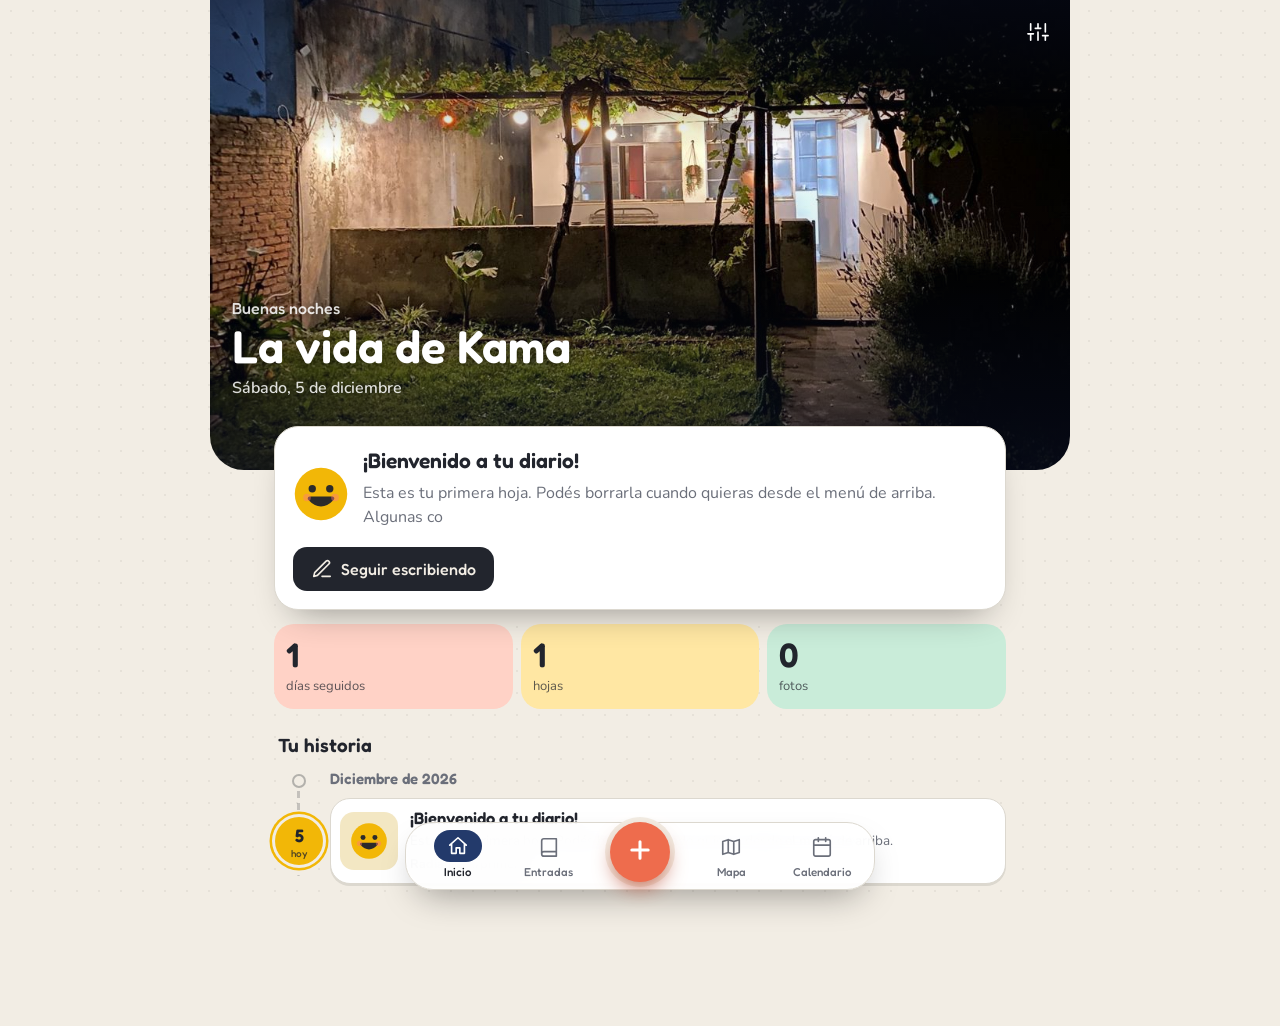
==== commit d7993947: "Diario: línea de tiempo en el inicio Co-Authored-By: Claude Opus 5.5 <noreply@anthropic.com> Claude-" ====
--- a/diario/index.html
+++ b/diario/index.html
@@ -467,6 +467,32 @@
 .hasphoto .hero small,.hasphoto .hero p{text-shadow:0 1px 8px rgba(0,0,0,.6)}
 .hasphoto .lock{background:linear-gradient(rgba(8,12,28,.5),rgba(8,12,28,.82)),var(--heroimg) center 62%/cover}
 
+
+/* ===== línea de tiempo ===== */
+.tline{position:relative;padding:0 0 10px 56px}
+.tline::before{content:"";position:absolute;left:23px;top:10px;bottom:30px;width:2.5px;border-radius:2px;background:repeating-linear-gradient(to bottom,color-mix(in srgb,var(--ink) 22%,transparent) 0 7px,transparent 7px 12px)}
+.tmon{position:relative;font:600 15px 'Fredoka',sans-serif;color:var(--mute);margin:6px 0 10px}
+.tmon::first-letter{text-transform:uppercase}
+.tmon::before{content:"";position:absolute;left:-38px;top:50%;width:10px;height:10px;margin-top:-5px;border-radius:50%;background:var(--bg);border:2.5px solid color-mix(in srgb,var(--ink) 30%,transparent)}
+.ti{position:relative;display:grid;grid-template-columns:58px minmax(0,1fr);gap:12px;align-items:center;width:100%;text-align:left;background:var(--ui);border:1px solid var(--line);border-radius:20px;padding:9px 12px 9px 9px;margin-bottom:12px;box-shadow:0 2px 0 var(--line);transition:transform .15s}
+.ti:active{transform:scale(.98)}
+.ti .dt{position:absolute;left:-56px;top:50%;width:48px;height:48px;margin-top:-24px;border-radius:50%;display:grid;place-content:center;justify-items:center;line-height:1;background:color-mix(in srgb,var(--c) 42%,var(--ui));color:var(--ink);box-shadow:0 0 0 3px var(--bg),0 0 0 5.5px var(--c)}
+.ti .dt b{font:600 18px 'Fredoka',sans-serif}
+.ti .dt small{font:500 10px 'Fredoka',sans-serif;opacity:.75;margin-top:1px}
+.ti.hoy .dt{background:var(--c);color:#22252d}
+.ti .im{width:58px;height:58px;border-radius:14px;object-fit:cover;display:block}
+.ti .fc{width:58px;height:58px;border-radius:14px;background:color-mix(in srgb,var(--c) 18%,var(--ui2));display:grid;place-items:center}
+.ti .fc svg{width:38px;height:38px}
+.ti .fc svg.i{width:26px;height:26px;color:var(--mute)}
+.ti h4{margin:0;font:600 16.5px/1.25 'Fredoka',sans-serif;white-space:nowrap;overflow:hidden;text-overflow:ellipsis}
+.ti p{margin:2px 0 0;font-size:13.5px;color:var(--mute);white-space:nowrap;overflow:hidden;text-overflow:ellipsis}
+.ti .sub{display:flex;align-items:center;gap:4px;margin-top:4px;font-size:12.5px;font-weight:700;color:var(--mute);white-space:nowrap;overflow:hidden}
+.ti .sub svg.i{width:14px;height:14px;flex:none}
+.ti .sub i{font-style:normal;overflow:hidden;text-overflow:ellipsis;flex:none}
+.ti .sub i:last-child{flex:0 1 auto;min-width:0}
+.tmore{margin:4px 0 0 -56px;width:calc(100% + 56px);justify-content:center}
+.tempty{color:var(--mute);padding:6px 0 18px}
+
 @media(min-width:700px){.sheet{margin:18px 24px 30px;padding-left:40px;padding-right:40px}.sheet[data-paper=lined]{padding-left:76px}.sheet[data-paper=lined]::before{left:56px}.pad{padding:22px 24px}}
 @media(max-width:420px){.moodname{display:none}.stats b{font-size:24px}}
 @media(prefers-reduced-motion:reduce){*{transition:none!important;animation:none!important}}
@@ -501,8 +527,8 @@
     <div class="today" id="hToday"></div>
     <div class="stats" id="hStats"></div>
     <div id="hMemory"></div>
-    <h3 class="hsec">Últimas hojas</h3>
-    <div class="recent" id="hRecent"></div>
+    <h3 class="hsec">Tu historia</h3>
+    <div class="tline" id="hRecent"></div>
   </div>
 </section>
 
@@ -1215,11 +1241,19 @@
  if(mem.length){const n=yr-+mem[0].date.slice(0,4);lbl=`Un día como hoy · hace ${n} año${n>1?'s':''}`}
  else{for(const [d,l] of [[7,'Hace una semana'],[30,'Hace un mes']]){const x=new Date();x.setDate(x.getDate()-d);mem=list.filter(e=>e.date===isoDay(x));if(mem.length){lbl=l;break}}}
  if(mem.length){const e=mem[0],img=firstImg(e.html);$('#hMemory').innerHTML=`<button class="memory" data-open="${e.id}">${img?`<img src="${img}" alt="">`:'<span class="ph0"></span>'}<span style="min-width:0;display:block"><small>${lbl}</small><b>${esc(e.title||fmtLong(e.date))}</b><span>${esc(plain(e.html).slice(0,120))}</span></span></button>`}else $('#hMemory').innerHTML='';
- $('#hRecent').innerHTML=list.slice(0,8).map(e=>{const img=firstImg(e.html),mo=MOODS.find(x=>x.k===e.mood);return `<button class="rc" data-open="${e.id}"><div class="cv">${img?`<img src="${img}" alt="">`:mo?face(mo):''}</div><div class="t2"><small>${fmtShort(e.date)}</small><b>${esc(e.title||plain(e.html).slice(0,40)||'Sin título')}</b></div></button>`}).join('')+`<button class="rc new" id="hNew"><div class="cv">${ic('plus')}</div><div class="t2"><small>Nueva</small><b>Empezar una hoja</b></div></button>`}
+ let tl='',lastM='';
+ for(const e of list.slice(0,12)){const d=parseDay(e.date),mk=e.date.slice(0,7),mo=MOODS.find(x=>x.k===e.mood),c=mo?mo.c:'var(--cover)',th=firstThumb(e.html),txt=plain(e.html);
+  if(mk!==lastM){lastM=mk;tl+=`<div class="tmon">${d.toLocaleDateString('es-AR',{month:'long',year:'numeric'})}</div>`}
+  const place=e.loc&&e.loc.name?e.loc.name:'',bits=[mo?mo.n:'',place?'':(e.tags[0]?'#'+e.tags[0]:'')].filter(Boolean);
+  tl+=`<button class="ti${e.date===t?' hoy':''}" data-open="${e.id}" style="--c:${c}"><span class="dt"><b>${d.getDate()}</b><small>${e.date===t?'hoy':d.toLocaleDateString('es-AR',{weekday:'short'}).replace('.','')}</small></span>${th?`<img class="im" src="${th}" alt="">`:`<span class="fc">${mo?face(mo):ic('pen')}</span>`}<span style="min-width:0"><h4>${esc(e.title||txt.slice(0,40)||'Sin título')}</h4>${e.title&&txt?`<p>${esc(txt.slice(0,80))}</p>`:''}<span class="sub">${bits.length?`<i>${esc(bits.join(' · '))}</i>`:''}${place?`${bits.length?'<i>·</i>':''}${ic('pin')}<i>${esc(place)}</i>`:''}</span></span></button>`}
+ if(!list.length)tl='<p class="tempty">Tu historia empieza con la primera hoja. Tocá el + para escribirla.</p>';
+ else if(list.length>12)tl+=`<button class="btn ghost tmore" id="hAll">Ver todas las hojas (${list.length})</button>`;
+ $('#hRecent').innerHTML=tl}
+const firstThumb=html=>{const m=/data-thumb="(data:image\/[^"]+)"/.exec(html||'');return m?m[1]:firstImg(html)};
 $('#vHome').addEventListener('click',async e=>{const o=e.target.closest('[data-open]'),mo=e.target.closest('[data-mood]');
  if(o)return openEntry(byId(o.dataset.open));
  if(mo){const en=newEntry();en.mood=+mo.dataset.mood;await openEntry(en);dirty=true;flush();titleIn.focus();return}
- if(e.target.closest('#hNew')){await openEntry(newEntry());titleIn.focus()}});
+ if(e.target.closest('#hAll'))show('vList')});
 $('#hSet').onclick=()=>show('vSet');
 $('#hLock').onclick=()=>showLock('unlock');
 
